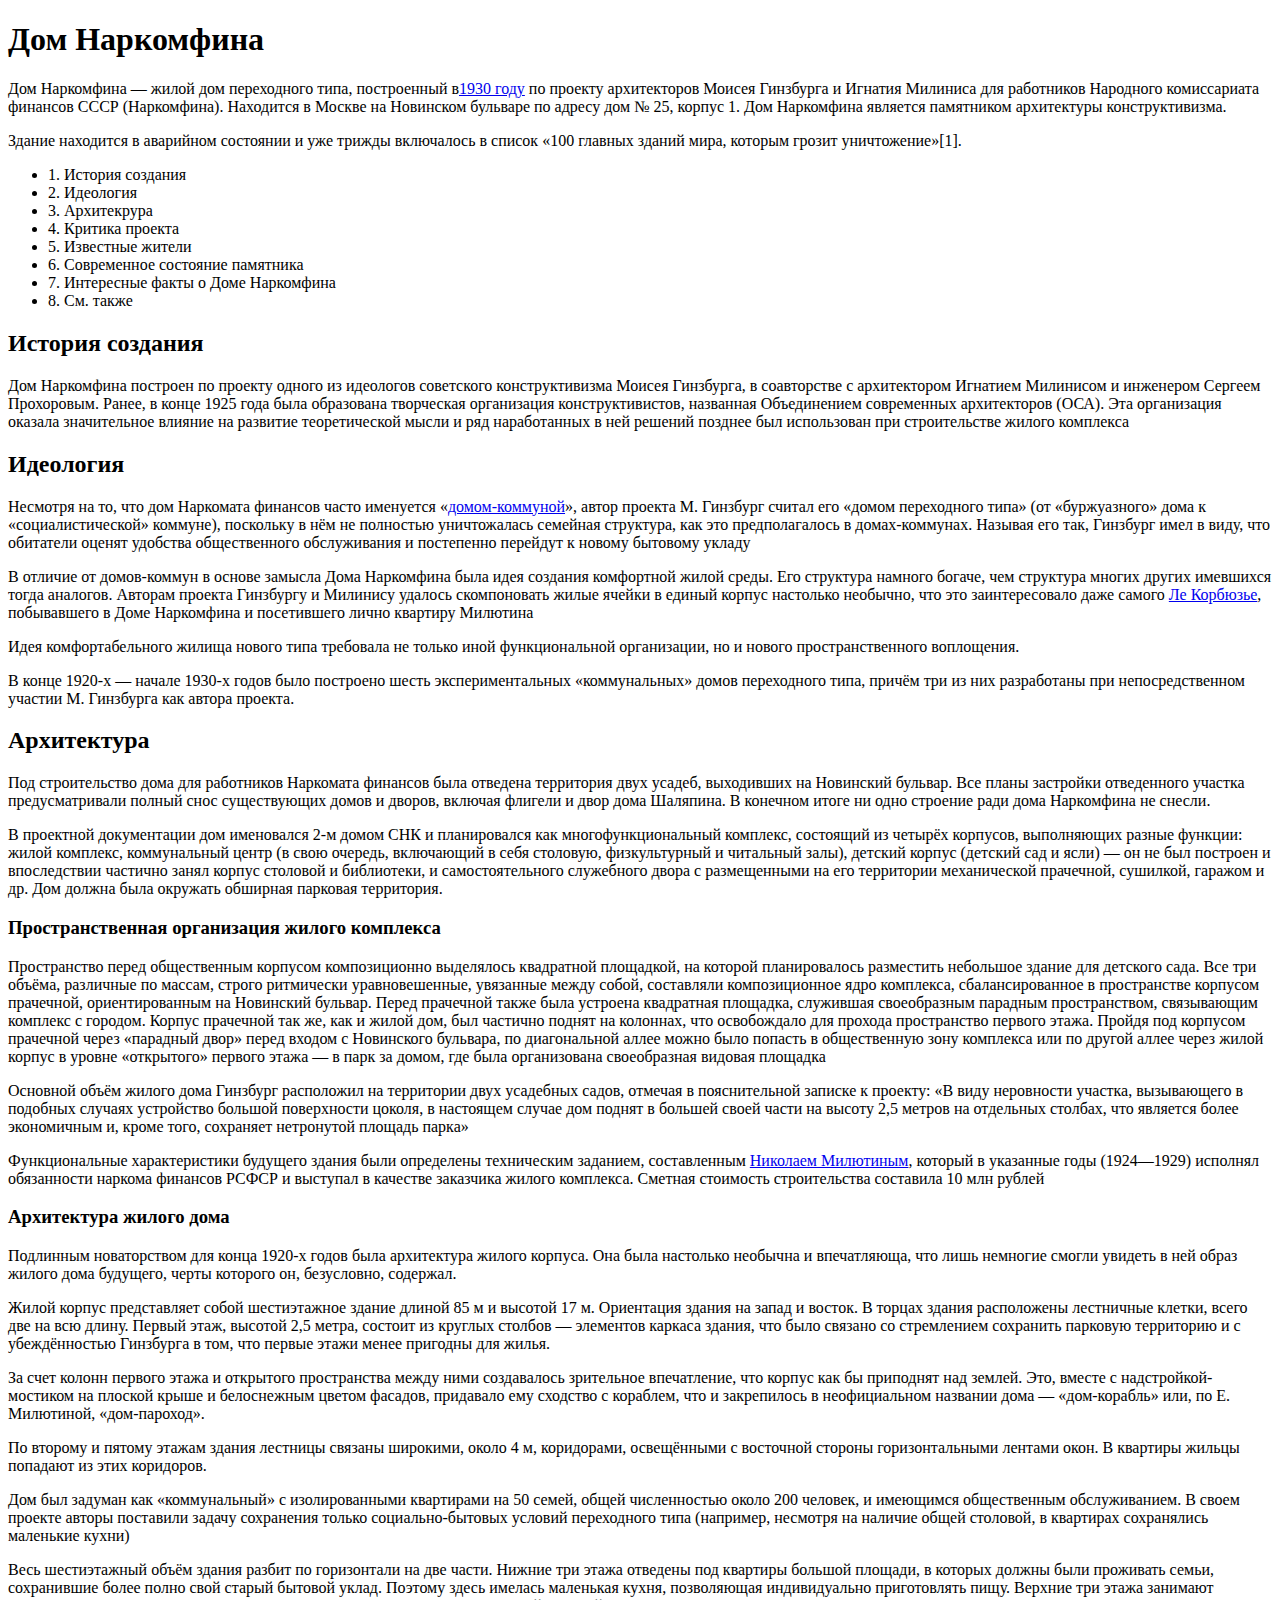
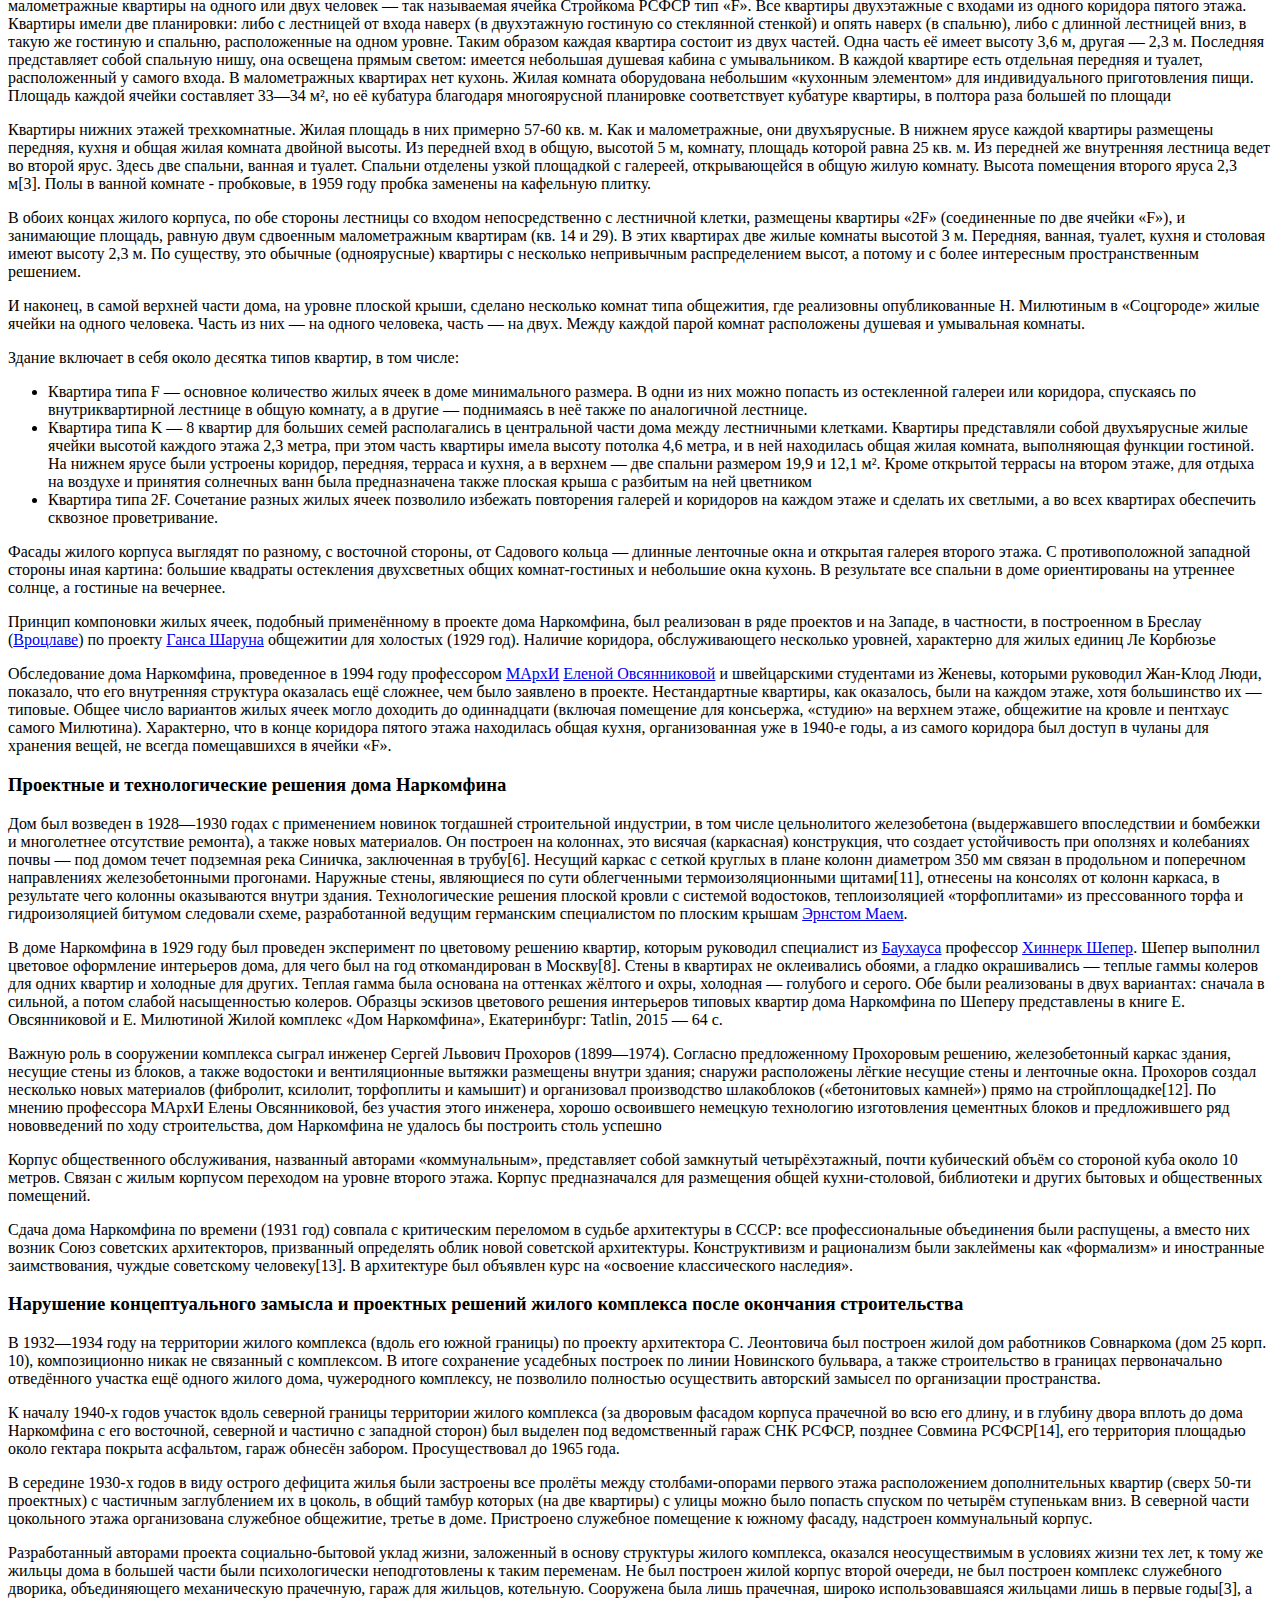
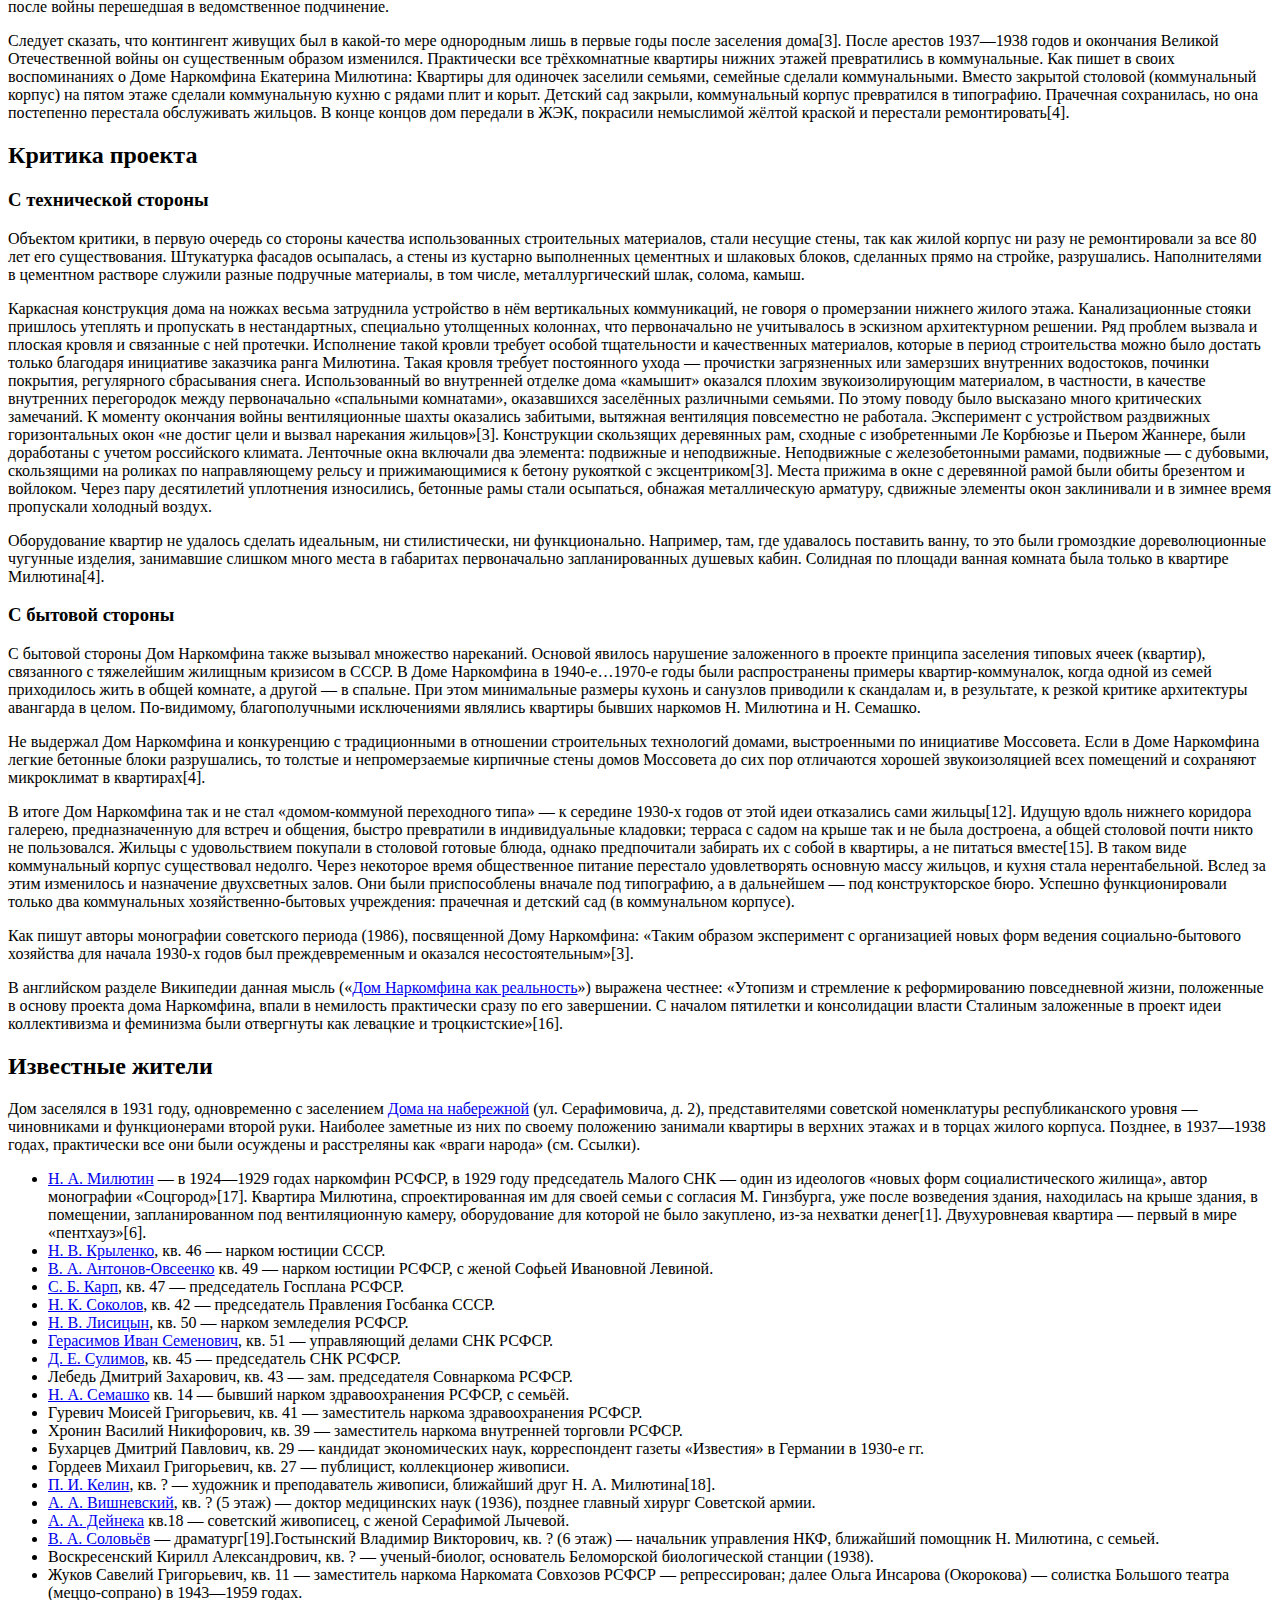
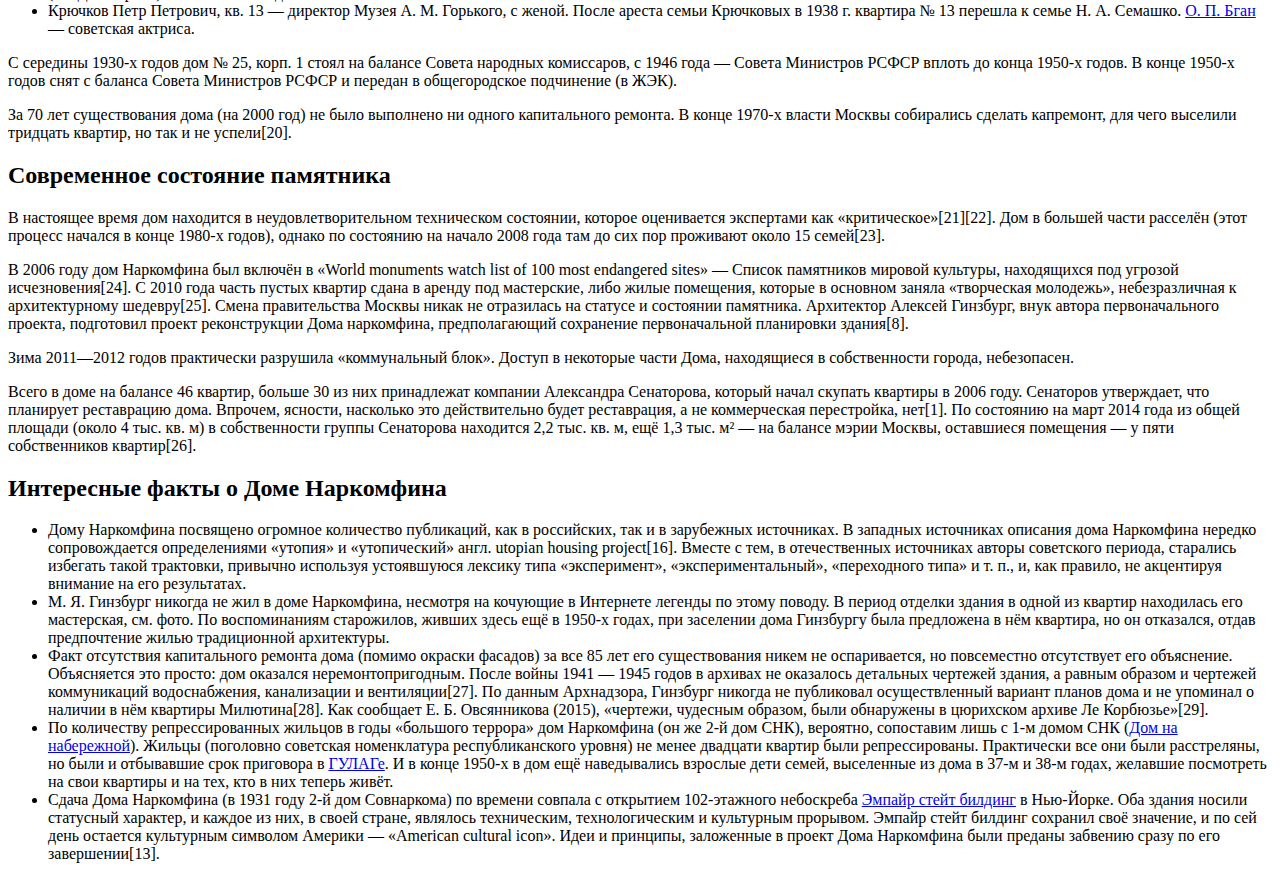
==== index.html @ 6dd2ca1f "добавлен новый проект" ====
<!DOCTYPE html>
<html>
  <head>
    <meta charset="utf-8">
    <title>Дом Наркомфина</title>
  </head>
  <body>
    <h1>Дом Наркомфина</h1>
    <p>Дом Наркомфина — жилой дом переходного типа, построенный в<a href="https://ru.wikipedia.org/wiki/1930_%D0%B3%D0%BE%D0%B4">1930 году</a> по проекту архитекторов Моисея Гинзбурга и Игнатия Милиниса для работников Народного комиссариата финансов СССР (Наркомфина). Находится в Москве на Новинском бульваре по адресу дом № 25, корпус 1. Дом Наркомфина является памятником архитектуры конструктивизма.</p>
    <p>Здание находится в аварийном состоянии и уже трижды включалось в список «100 главных зданий мира, которым грозит уничтожение»[1].</p>

    <ul>
      <li>1. История создания</li>
      <li>2. Идеология</li>
      <li>3. Архитекрура</li>
      <li>4. Критика проекта</li>
      <li>5. Известные жители</li>
      <li>6. Современное состояние памятника</li>
      <li>7. Интересные факты о Доме Наркомфина</li>
      <li>8. См. также</li>
    </ul>

    <h2>История создания</h2>
    <p>Дом Наркомфина построен по проекту одного из идеологов советского конструктивизма Моисея Гинзбурга, в соавторстве с архитектором Игнатием Милинисом и инженером Сергеем Прохоровым. Ранее, в конце 1925 года была образована творческая организация конструктивистов, названная Объединением современных архитекторов (ОСА). Эта организация оказала значительное влияние на развитие теоретической мысли и ряд наработанных в ней решений позднее был использован при строительстве жилого комплекса</p>

    <h2>Идеология</h2>
    <p>Несмотря на то, что дом Наркомата финансов часто именуется «<a href="https://ru.wikipedia.org/wiki/%D0%94%D0%BE%D0%BC-%D0%BA%D0%BE%D0%BC%D0%BC%D1%83%D0%BD%D0%B0">домом-коммуной</a>», автор проекта М. Гинзбург считал его «домом переходного типа» (от «буржуазного» дома к «социалистической» коммуне), поскольку в нём не полностью уничтожалась семейная структура, как это предполагалось в домах-коммунах. Называя его так, Гинзбург имел в виду, что обитатели оценят удобства общественного обслуживания и постепенно перейдут к новому бытовому укладу</p>
    <p>В отличие от домов-коммун в основе замысла Дома Наркомфина была идея создания комфортной жилой среды. Его структура намного богаче, чем структура многих других имевшихся тогда аналогов. Авторам проекта Гинзбургу и Милинису удалось скомпоновать жилые ячейки в единый корпус настолько необычно, что это заинтересовало даже самого <a href="https://ru.wikipedia.org/wiki/%D0%9B%D0%B5_%D0%9A%D0%BE%D1%80%D0%B1%D1%8E%D0%B7%D1%8C%D0%B5">Ле Корбюзье</a>, побывавшего в Доме Наркомфина и посетившего лично квартиру Милютина</p>
    <p>Идея комфортабельного жилища нового типа требовала не только иной функциональной организации, но и нового пространственного воплощения.</p>
    <p>В конце 1920-х — начале 1930-х годов было построено шесть экспериментальных «коммунальных» домов переходного типа, причём три из них разработаны при непосредственном участии М. Гинзбурга как автора проекта.</p>

    <h2>Архитектура</h2>
    <p>Под строительство дома для работников Наркомата финансов была отведена территория двух усадеб, выходивших на Новинский бульвар. Все планы застройки отведенного участка предусматривали полный снос существующих домов и дворов, включая флигели и двор дома Шаляпина. В конечном итоге ни одно строение ради дома Наркомфина не снесли.</p>
    <p>В проектной документации дом именовался 2-м домом СНК и планировался как многофункциональный комплекс, состоящий из четырёх корпусов, выполняющих разные функции: жилой комплекс, коммунальный центр (в свою очередь, включающий в себя столовую, физкультурный и читальный залы), детский корпус (детский сад и ясли) — он не был построен и впоследствии частично занял корпус столовой и библиотеки, и самостоятельного служебного двора с размещенными на его территории механической прачечной, сушилкой, гаражом и др. Дом должна была окружать обширная парковая территория.</p>

    <h3>Пространственная организация жилого комплекса</h3>
    <p>Пространство перед общественным корпусом композиционно выделялось квадратной площадкой, на которой планировалось разместить небольшое здание для детского сада. Все три объёма, различные по массам, строго ритмически уравновешенные, увязанные между собой, составляли композиционное ядро комплекса, сбалансированное в пространстве корпусом прачечной, ориентированным на Новинский бульвар. Перед прачечной также была устроена квадратная площадка, служившая своеобразным парадным пространством, связывающим комплекс с городом. Корпус прачечной так же, как и жилой дом, был частично поднят на колоннах, что освобождало для прохода пространство первого этажа. Пройдя под корпусом прачечной через «парадный двор» перед входом с Новинского бульвара, по диагональной аллее можно было попасть в общественную зону комплекса или по другой аллее через жилой корпус в уровне «открытого» первого этажа — в парк за домом, где была организована своеобразная видовая площадка</p>
    <p>Основной объём жилого дома Гинзбург расположил на территории двух усадебных садов, отмечая в пояснительной записке к проекту: «В виду неровности участка, вызывающего в подобных случаях устройство большой поверхности цоколя, в настоящем случае дом поднят в большей своей части на высоту 2,5 метров на отдельных столбах, что является более экономичным и, кроме того, сохраняет нетронутой площадь парка»</p>
    <p>Функциональные характеристики будущего здания были определены техническим заданием, составленным <a href="https://ru.wikipedia.org/wiki/%D0%9C%D0%B8%D0%BB%D1%8E%D1%82%D0%B8%D0%BD,_%D0%9D%D0%B8%D0%BA%D0%BE%D0%BB%D0%B0%D0%B9_%D0%90%D0%BB%D0%B5%D0%BA%D1%81%D0%B0%D0%BD%D0%B4%D1%80%D0%BE%D0%B2%D0%B8%D1%87">Николаем Милютиным</a>, который в указанные годы (1924—1929) исполнял обязанности наркома финансов РСФСР и выступал в качестве заказчика жилого комплекса. Сметная стоимость строительства составила 10 млн рублей</p>

    <h3>Архитектура жилого дома</h3>
    <p>Подлинным новаторством для конца 1920-х годов была архитектура жилого корпуса. Она была настолько необычна и впечатляюща, что лишь немногие смогли увидеть в ней образ жилого дома будущего, черты которого он, безусловно, содержал.</p>
    <p>Жилой корпус представляет собой шестиэтажное здание длиной 85 м и высотой 17 м. Ориентация здания на запад и восток. В торцах здания расположены лестничные клетки, всего две на всю длину. Первый этаж, высотой 2,5 метра, состоит из круглых столбов — элементов каркаса здания, что было связано со стремлением сохранить парковую территорию и с убеждённостью Гинзбурга в том, что первые этажи менее пригодны для жилья.</p>
    <p>За счет колонн первого этажа и открытого пространства между ними создавалось зрительное впечатление, что корпус как бы приподнят над землей. Это, вместе с надстройкой-мостиком на плоской крыше и белоснежным цветом фасадов, придавало ему сходство с кораблем, что и закрепилось в неофициальном названии дома — «дом-корабль» или, по Е. Милютиной, «дом-пароход».</p>
    <p>По второму и пятому этажам здания лестницы связаны широкими, около 4 м, коридорами, освещёнными с восточной стороны горизонтальными лентами окон. В квартиры жильцы попадают из этих коридоров.</p>
    <p>Дом был задуман как «коммунальный» с изолированными квартирами на 50 семей, общей численностью около 200 человек, и имеющимся общественным обслуживанием. В своем проекте авторы поставили задачу сохранения только социально-бытовых условий переходного типа (например, несмотря на наличие общей столовой, в квартирах сохранялись маленькие кухни)</p>
    <p>Весь шестиэтажный объём здания разбит по горизонтали на две части. Нижние три этажа отведены под квартиры большой площади, в которых должны были проживать семьи, сохранившие более полно свой старый бытовой уклад. Поэтому здесь имелась маленькая кухня, позволяющая индивидуально приготовлять пищу. Верхние три этажа занимают малометражные квартиры на одного или двух человек — так называемая ячейка Стройкома РСФСР тип «F». Все квартиры двухэтажные с входами из одного коридора пятого этажа. Квартиры имели две планировки: либо с лестницей от входа наверх (в двухэтажную гостиную со стеклянной стенкой) и опять наверх (в спальню), либо с длинной лестницей вниз, в такую же гостиную и спальню, расположенные на одном уровне. Таким образом каждая квартира состоит из двух частей. Одна часть её имеет высоту 3,6 м, другая — 2,3 м. Последняя представляет собой спальную нишу, она освещена прямым светом: имеется небольшая душевая кабина с умывальником. В каждой квартире есть отдельная передняя и туалет, расположенный у самого входа. В малометражных квартирах нет кухонь. Жилая комната оборудована небольшим «кухонным элементом» для индивидуального приготовления пищи. Площадь каждой ячейки составляет 33—34 м², но её кубатура благодаря многоярусной планировке соответствует кубатуре квартиры, в полтора раза большей по площади</p>
    <p>Квартиры нижних этажей трехкомнатные. Жилая площадь в них примерно 57-60 кв. м. Как и малометражные, они двухъярусные. В нижнем ярусе каждой квартиры размещены передняя, кухня и общая жилая комната двойной высоты. Из передней вход в общую, высотой 5 м, комнату, площадь которой равна 25 кв. м. Из передней же внутренняя лестница ведет во второй ярус. Здесь две спальни, ванная и туалет. Спальни отделены узкой площадкой с галереей, открывающейся в общую жилую комнату. Высота помещения второго яруса 2,3 м[3]. Полы в ванной комнате - пробковые, в 1959 году пробка заменены на кафельную плитку.</p>
    <p>В обоих концах жилого корпуса, по обе стороны лестницы со входом непосредственно с лестничной клетки, размещены квартиры «2F» (соединенные по две ячейки «F»), и занимающие площадь, равную двум сдвоенным малометражным квартирам (кв. 14 и 29). В этих квартирах две жилые комнаты высотой 3 м. Передняя, ванная, туалет, кухня и столовая имеют высоту 2,3 м. По существу, это обычные (одноярусные) квартиры с несколько непривычным распределением высот, а потому и с более интересным пространственным решением.</p>
    <p>И наконец, в самой верхней части дома, на уровне плоской крыши, сделано несколько комнат типа общежития, где реализовны опубликованные Н. Милютиным в «Соцгороде» жилые ячейки на одного человека. Часть из них — на одного человека, часть — на двух. Между каждой парой комнат расположены душевая и умывальная комнаты.</p>
    <p>Здание включает в себя около десятка типов квартир, в том числе:</p>

    <ul>
      <li>Квартира типа F — основное количество жилых ячеек в доме минимального размера. В одни из них можно попасть из остекленной галереи или коридора, спускаясь по внутриквартирной лестнице в общую комнату, а в другие — поднимаясь в неё также по аналогичной лестнице.</li>
      <li>Квартира типа K — 8 квартир для больших семей располагались в центральной части дома между лестничными клетками. Квартиры представляли собой двухъярусные жилые ячейки высотой каждого этажа 2,3 метра, при этом часть квартиры имела высоту потолка 4,6 метра, и в ней находилась общая жилая комната, выполняющая функции гостиной. На нижнем ярусе были устроены коридор, передняя, терраса и кухня, а в верхнем — две спальни размером 19,9 и 12,1 м². Кроме открытой террасы на втором этаже, для отдыха на воздухе и принятия солнечных ванн была предназначена также плоская крыша с разбитым на ней цветником</li>
      <li>Квартира типа 2F. Сочетание разных жилых ячеек позволило избежать повторения галерей и коридоров на каждом этаже и сделать их светлыми, а во всех квартирах обеспечить сквозное проветривание.</li>
    </ul>

    <p>Фасады жилого корпуса выглядят по разному, с восточной стороны, от Садового кольца — длинные ленточные окна и открытая галерея второго этажа. С противоположной западной стороны иная картина: большие квадраты остекления двухсветных общих комнат-гостиных и небольшие окна кухонь. В результате все спальни в доме ориентированы на утреннее солнце, а гостиные на вечернее.</p>
    <p>Принцип компоновки жилых ячеек, подобный применённому в проекте дома Наркомфина, был реализован в ряде проектов и на Западе, в частности, в построенном в Бреслау (<a href="https://ru.wikipedia.org/wiki/%D0%92%D1%80%D0%BE%D1%86%D0%BB%D0%B0%D0%B2">Вроцлаве</a>) по проекту <a href="https://ru.wikipedia.org/wiki/%D0%A8%D0%B0%D1%80%D1%83%D0%BD,_%D0%93%D0%B0%D0%BD%D1%81_%D0%91%D0%B5%D1%80%D0%BD%D1%85%D0%B0%D1%80%D0%B4">Ганса Шаруна</a> общежитии для холостых (1929 год). Наличие коридора, обслуживающего несколько уровней, характерно для жилых единиц Ле Корбюзье</p>
    <p>Обследование дома Наркомфина, проведенное в 1994 году профессором <a href="https://ru.wikipedia.org/wiki/%D0%9C%D0%BE%D1%81%D0%BA%D0%BE%D0%B2%D1%81%D0%BA%D0%B8%D0%B9_%D0%B0%D1%80%D1%85%D0%B8%D1%82%D0%B5%D0%BA%D1%82%D1%83%D1%80%D0%BD%D1%8B%D0%B9_%D0%B8%D0%BD%D1%81%D1%82%D0%B8%D1%82%D1%83%D1%82_(%D0%B3%D0%BE%D1%81%D1%83%D0%B4%D0%B0%D1%80%D1%81%D1%82%D0%B2%D0%B5%D0%BD%D0%BD%D0%B0%D1%8F_%D0%B0%D0%BA%D0%B0%D0%B4%D0%B5%D0%BC%D0%B8%D1%8F)">МАрхИ</a> <a href="https://ru.wikipedia.org/wiki/%D0%9E%D0%B2%D1%81%D1%8F%D0%BD%D0%BD%D0%B8%D0%BA%D0%BE%D0%B2%D0%B0,_%D0%95%D0%BB%D0%B5%D0%BD%D0%B0_%D0%91%D0%BE%D1%80%D0%B8%D1%81%D0%BE%D0%B2%D0%BD%D0%B0">Еленой Овсянниковой</a> и швейцарскими студентами из Женевы, которыми руководил Жан-Клод Люди, показало, что его внутренняя структура оказалась ещё сложнее, чем было заявлено в проекте. Нестандартные квартиры, как оказалось, были на каждом этаже, хотя большинство их — типовые. Общее число вариантов жилых ячеек могло доходить до одиннадцати (включая помещение для консьержа, «студию» на верхнем этаже, общежитие на кровле и пентхаус самого Милютина). Характерно, что в конце коридора пятого этажа находилась общая кухня, организованная уже в 1940-е годы, а из самого коридора был доступ в чуланы для хранения вещей, не всегда помещавшихся в ячейки «F».</p>

    <h3>Проектные и технологические решения дома Наркомфина</h3>
    <p>Дом был возведен в 1928—1930 годах с применением новинок тогдашней строительной индустрии, в том числе цельнолитого железобетона (выдержавшего впоследствии и бомбежки и многолетнее отсутствие ремонта), а также новых материалов. Он построен на колоннах, это висячая (каркасная) конструкция, что создает устойчивость при оползнях и колебаниях почвы — под домом течет подземная река Синичка, заключенная в трубу[6]. Несущий каркас с сеткой круглых в плане колонн диаметром 350 мм связан в продольном и поперечном направлениях железобетонными прогонами. Наружные стены, являющиеся по сути облегченными термоизоляционными щитами[11], отнесены на консолях от колонн каркаса, в результате чего колонны оказываются внутри здания. Технологические решения плоской кровли с системой водостоков, теплоизоляцией «торфоплитами» из прессованного торфа и гидроизоляцией битумом следовали схеме, разработанной ведущим германским специалистом по плоским крышам <a href="https://ru.wikipedia.org/wiki/%D0%9C%D0%B0%D0%B9,_%D0%AD%D1%80%D0%BD%D1%81%D1%82">Эрнстом Маем</a>.</p>
    <p>В доме Наркомфина в 1929 году был проведен эксперимент по цветовому решению квартир, которым руководил специалист из <a href="https://ru.wikipedia.org/wiki/%D0%91%D0%B0%D1%83%D1%85%D0%B0%D1%83%D1%81">Баухауса</a> профессор <a href="https://de.wikipedia.org/wiki/Hinnerk_Scheper">Хиннерк Шепер</a>. Шепер выполнил цветовое оформление интерьеров дома, для чего был на год откомандирован в Москву[8]. Стены в квартирах не оклеивались обоями, а гладко окрашивались — теплые гаммы колеров для одних квартир и холодные для других. Теплая гамма была основана на оттенках жёлтого и охры, холодная — голубого и серого. Обе были реализованы в двух вариантах: сначала в сильной, а потом слабой насыщенностью колеров. Образцы эскизов цветового решения интерьеров типовых квартир дома Наркомфина по Шеперу представлены в книге Е. Овсянниковой и Е. Милютиной Жилой комплекс «Дом Наркомфина», Екатеринбург: Tatlin, 2015 — 64 с.</p>
    <p>Важную роль в сооружении комплекса сыграл инженер Сергей Львович Прохоров (1899—1974). Согласно предложенному Прохоровым решению, железобетонный каркас здания, несущие стены из блоков, а также водостоки и вентиляционные вытяжки размещены внутри здания; снаружи расположены лёгкие несущие стены и ленточные окна. Прохоров создал несколько новых материалов (фибролит, ксилолит, торфоплиты и камышит) и организовал производство шлакоблоков («бетонитовых камней») прямо на стройплощадке[12]. По мнению профессора МАрхИ Елены Овсянниковой, без участия этого инженера, хорошо освоившего немецкую технологию изготовления цементных блоков и предложившего ряд нововведений по ходу строительства, дом Наркомфина не удалось бы построить столь успешно</p>
    <p>Корпус общественного обслуживания, названный авторами «коммунальным», представляет собой замкнутый четырёхэтажный, почти кубический объём со стороной куба около 10 метров. Связан с жилым корпусом переходом на уровне второго этажа. Корпус предназначался для размещения общей кухни-столовой, библиотеки и других бытовых и общественных помещений.</p>
    <p>Сдача дома Наркомфина по времени (1931 год) совпала с критическим переломом в судьбе архитектуры в СССР: все профессиональные объединения были распущены, а вместо них возник Союз советских архитекторов, призванный определять облик новой советской архитектуры. Конструктивизм и рационализм были заклеймены как «формализм» и иностранные заимствования, чуждые советскому человеку[13]. В архитектуре был объявлен курс на «освоение классического наследия».</p>

    <h3>Нарушение концептуального замысла и проектных решений жилого комплекса после окончания строительства</h3>
    <p>В 1932—1934 году на территории жилого комплекса (вдоль его южной границы) по проекту архитектора С. Леонтовича был построен жилой дом работников Совнаркома (дом 25 корп. 10), композиционно никак не связанный с комплексом. В итоге сохранение усадебных построек по линии Новинского бульвара, а также строительство в границах первоначально отведённого участка ещё одного жилого дома, чужеродного комплексу, не позволило полностью осуществить авторский замысел по организации пространства.</p>
    <p>К началу 1940-х годов участок вдоль северной границы территории жилого комплекса (за дворовым фасадом корпуса прачечной во всю его длину, и в глубину двора вплоть до дома Наркомфина с его восточной, северной и частично с западной сторон) был выделен под ведомственный гараж СНК РСФСР, позднее Совмина РСФСР[14], его территория площадью около гектара покрыта асфальтом, гараж обнесён забором. Просуществовал до 1965 года.</p>
    <p>В середине 1930-х годов в виду острого дефицита жилья были застроены все пролёты между столбами-опорами первого этажа расположением дополнительных квартир (сверх 50-ти проектных) с частичным заглублением их в цоколь, в общий тамбур которых (на две квартиры) с улицы можно было попасть спуском по четырём ступенькам вниз. В северной части цокольного этажа организована служебное общежитие, третье в доме. Пристроено служебное помещение к южному фасаду, надстроен коммунальный корпус.</p>
    <p>Разработанный авторами проекта социально-бытовой уклад жизни, заложенный в основу структуры жилого комплекса, оказался неосуществимым в условиях жизни тех лет, к тому же жильцы дома в большей части были психологически неподготовлены к таким переменам. Не был построен жилой корпус второй очереди, не был построен комплекс служебного дворика, объединяющего механическую прачечную, гараж для жильцов, котельную. Сооружена была лишь прачечная, широко использовавшаяся жильцами лишь в первые годы[3], а после войны перешедшая в ведомственное подчинение.</p>
    <p>Следует сказать, что контингент живущих был в какой-то мере однородным лишь в первые годы после заселения дома[3]. После арестов 1937—1938 годов и окончания Великой Отечественной войны он существенным образом изменился. Практически все трёхкомнатные квартиры нижних этажей превратились в коммунальные. Как пишет в своих воспоминаниях о Доме Наркомфина Екатерина Милютина: Квартиры для одиночек заселили семьями, семейные сделали коммунальными. Вместо закрытой столовой (коммунальный корпус) на пятом этаже сделали коммунальную кухню с рядами плит и корыт. Детский сад закрыли, коммунальный корпус превратился в типографию. Прачечная сохранилась, но она постепенно перестала обслуживать жильцов. В конце концов дом передали в ЖЭК, покрасили немыслимой жёлтой краской и перестали ремонтировать[4].</p>

    <h2>Критика проекта</h2>
    <h3>С технической стороны</h3>
    <p>Объектом критики, в первую очередь со стороны качества использованных строительных материалов, стали несущие стены, так как жилой корпус ни разу не ремонтировали за все 80 лет его существования. Штукатурка фасадов осыпалась, а стены из кустарно выполненных цементных и шлаковых блоков, сделанных прямо на стройке, разрушались. Наполнителями в цементном растворе служили разные подручные материалы, в том числе, металлургический шлак, солома, камыш.</p>
    <p>Каркасная конструкция дома на ножках весьма затруднила устройство в нём вертикальных коммуникаций, не говоря о промерзании нижнего жилого этажа. Канализационные стояки пришлось утеплять и пропускать в нестандартных, специально утолщенных колоннах, что первоначально не учитывалось в эскизном архитектурном решении. Ряд проблем вызвала и плоская кровля и связанные с ней протечки. Исполнение такой кровли требует особой тщательности и качественных материалов, которые в период строительства можно было достать только благодаря инициативе заказчика ранга Милютина. Такая кровля требует постоянного ухода — прочистки загрязненных или замерзших внутренних водостоков, починки покрытия, регулярного сбрасывания снега. Использованный во внутренней отделке дома «камышит» оказался плохим звукоизолирующим материалом, в частности, в качестве внутренних перегородок между первоначально «спальными комнатами», оказавшихся заселённых различными семьями. По этому поводу было высказано много критических замечаний. К моменту окончания войны вентиляционные шахты оказались забитыми, вытяжная вентиляция повсеместно не работала. Эксперимент с устройством раздвижных горизонтальных окон «не достиг цели и вызвал нарекания жильцов»[3]. Конструкции скользящих деревянных рам, сходные с изобретенными Ле Корбюзье и Пьером Жаннере, были доработаны с учетом российского климата. Ленточные окна включали два элемента: подвижные и неподвижные. Неподвижные с железобетонными рамами, подвижные — с дубовыми, скользящими на роликах по направляющему рельсу и прижимающимися к бетону рукояткой с эксцентриком[3]. Места прижима в окне с деревянной рамой были обиты брезентом и войлоком. Через пару десятилетий уплотнения износились, бетонные рамы стали осыпаться, обнажая металлическую арматуру, сдвижные элементы окон заклинивали и в зимнее время пропускали холодный воздух.</p>
    <p>Оборудование квартир не удалось сделать идеальным, ни стилистически, ни функционально. Например, там, где удавалось поставить ванну, то это были громоздкие дореволюционные чугунные изделия, занимавшие слишком много места в габаритах первоначально запланированных душевых кабин. Солидная по площади ванная комната была только в квартире Милютина[4].</p>

    <h3>С бытовой стороны</h3>
    <p>С бытовой стороны Дом Наркомфина также вызывал множество нареканий. Основой явилось нарушение заложенного в проекте принципа заселения типовых ячеек (квартир), связанного с тяжелейшим жилищным кризисом в СССР. В Доме Наркомфина в 1940-е…1970-е годы были распространены примеры квартир-коммуналок, когда одной из семей приходилось жить в общей комнате, а другой — в спальне. При этом минимальные размеры кухонь и санузлов приводили к скандалам и, в результате, к резкой критике архитектуры авангарда в целом. По-видимому, благополучными исключениями являлись квартиры бывших наркомов Н. Милютина и Н. Семашко.</p>
    <p>Не выдержал Дом Наркомфина и конкуренцию с традиционными в отношении строительных технологий домами, выстроенными по инициативе Моссовета. Если в Доме Наркомфина легкие бетонные блоки разрушались, то толстые и непромерзаемые кирпичные стены домов Моссовета до сих пор отличаются хорошей звукоизоляцией всех помещений и сохраняют микроклимат в квартирах[4].</p>
    <p>В итоге Дом Наркомфина так и не стал «домом-коммуной переходного типа» — к середине 1930-х годов от этой идеи отказались сами жильцы[12]. Идущую вдоль нижнего коридора галерею, предназначенную для встреч и общения, быстро превратили в индивидуальные кладовки; терраса с садом на крыше так и не была достроена, а общей столовой почти никто не пользовался. Жильцы с удовольствием покупали в столовой готовые блюда, однако предпочитали забирать их с собой в квартиры, а не питаться вместе[15]. В таком виде коммунальный корпус существовал недолго. Через некоторое время общественное питание перестало удовлетворять основную массу жильцов, и кухня стала нерентабельной. Вслед за этим изменилось и назначение двухсветных залов. Они были приспособлены вначале под типографию, а в дальнейшем — под конструкторское бюро. Успешно функционировали только два коммунальных хозяйственно-бытовых учреждения: прачечная и детский сад (в коммунальном корпусе).</p>
    <p>Как пишут авторы монографии советского периода (1986), посвященной Дому Наркомфина: «Таким образом эксперимент с организацией новых форм ведения социально-бытового хозяйства для начала 1930-х годов был преждевременным и оказался несостоятельным»[3].</p>
    <p>В английском разделе Википедии данная мысль («<a href="https://en.wikipedia.org/wiki/Narkomfin_building#The_Narkomfin_building_as_reality">Дом Наркомфина как реальность</a>») выражена честнее: «Утопизм и стремление к реформированию повседневной жизни, положенные в основу проекта дома Наркомфина, впали в немилость практически сразу по его завершении. С началом пятилетки и консолидации власти Сталиным заложенные в проект идеи коллективизма и феминизма были отвергнуты как левацкие и троцкистские»[16].</p>

    <h2>Известные жители</h2>
    <p>Дом заселялся в 1931 году, одновременно с заселением <a href="https://ru.wikipedia.org/wiki/%D0%94%D0%BE%D0%BC_%D0%BD%D0%B0_%D0%BD%D0%B0%D0%B1%D0%B5%D1%80%D0%B5%D0%B6%D0%BD%D0%BE%D0%B9">Дома на набережной</a> (ул. Серафимовича, д. 2), представителями советской номенклатуры республиканского уровня — чиновниками и функционерами второй руки. Наиболее заметные из них по своему положению занимали квартиры в верхних этажах и в торцах жилого корпуса. Позднее, в 1937—1938 годах, практически все они были осуждены и расстреляны как «враги народа» (см. Ссылки).</p>

    <ul>
      <li><a href="https://ru.wikipedia.org/wiki/%D0%9C%D0%B8%D0%BB%D1%8E%D1%82%D0%B8%D0%BD,_%D0%9D%D0%B8%D0%BA%D0%BE%D0%BB%D0%B0%D0%B9_%D0%90%D0%BB%D0%B5%D0%BA%D1%81%D0%B0%D0%BD%D0%B4%D1%80%D0%BE%D0%B2%D0%B8%D1%87">Н. А. Милютин</a> — в 1924—1929 годах наркомфин РСФСР, в 1929 году председатель Малого СНК — один из идеологов «новых форм социалистического жилища», автор монографии «Соцгород»[17]. Квартира Милютина, спроектированная им для своей семьи с согласия М. Гинзбурга, уже после возведения здания, находилась на крыше здания, в помещении, запланированном под вентиляционную камеру, оборудование для которой не было закуплено, из-за нехватки денег[1]. Двухуровневая квартира — первый в мире «пентхауз»[6].</li>
      <li><a href="https://ru.wikipedia.org/wiki/%D0%9A%D1%80%D1%8B%D0%BB%D0%B5%D0%BD%D0%BA%D0%BE,_%D0%9D%D0%B8%D0%BA%D0%BE%D0%BB%D0%B0%D0%B9_%D0%92%D0%B0%D1%81%D0%B8%D0%BB%D1%8C%D0%B5%D0%B2%D0%B8%D1%87">Н. В. Крыленко</a>, кв. 46 — нарком юстиции СССР.</li>
      <li><a href="https://ru.wikipedia.org/wiki/%D0%90%D0%BD%D1%82%D0%BE%D0%BD%D0%BE%D0%B2-%D0%9E%D0%B2%D1%81%D0%B5%D0%B5%D0%BD%D0%BA%D0%BE,_%D0%92%D0%BB%D0%B0%D0%B4%D0%B8%D0%BC%D0%B8%D1%80_%D0%90%D0%BB%D0%B5%D0%BA%D1%81%D0%B0%D0%BD%D0%B4%D1%80%D0%BE%D0%B2%D0%B8%D1%87">В. А. Антонов-Овсеенко</a> кв. 49 — нарком юстиции РСФСР, с женой Софьей Ивановной Левиной.</li>
      <li><a href="https://ru.wikipedia.org/wiki/%D0%9A%D0%B0%D1%80%D0%BF,_%D0%A1%D0%B5%D1%80%D0%B3%D0%B5%D0%B9_%D0%91%D0%B5%D0%BD%D0%B5%D0%B4%D0%B8%D0%BA%D1%82%D0%BE%D0%B2%D0%B8%D1%87">С. Б. Карп</a>, кв. 47 — председатель Госплана РСФСР.</li>
      <li><a href="https://ru.wikipedia.org/wiki/%D0%A1%D0%BE%D0%BA%D0%BE%D0%BB%D0%BE%D0%B2,_%D0%9D%D0%B8%D0%BA%D0%BE%D0%BB%D0%B0%D0%B9_%D0%9A%D0%BE%D0%BD%D1%81%D1%82%D0%B0%D0%BD%D1%82%D0%B8%D0%BD%D0%BE%D0%B2%D0%B8%D1%87">Н. К. Соколов</a>, кв. 42 — председатель Правления Госбанка СССР.</li>
      <li><a href="https://ru.wikipedia.org/wiki/%D0%9B%D0%B8%D1%81%D0%B8%D1%86%D1%8B%D0%BD_%D0%9D%D0%B8%D0%BA%D0%BE%D0%BB%D0%B0%D0%B9_%D0%92%D0%B0%D1%81%D0%B8%D0%BB%D1%8C%D0%B5%D0%B2%D0%B8%D1%87">Н. В. Лисицын</a>, кв. 50 — нарком земледелия РСФСР.</li>
      <li><a href="https://ru.wikipedia.org/wiki/%D0%A1%D1%83%D0%BB%D0%B8%D0%BC%D0%BE%D0%B2,_%D0%94%D0%B0%D0%BD%D0%B8%D0%B8%D0%BB_%D0%95%D0%B3%D0%BE%D1%80%D0%BE%D0%B2%D0%B8%D1%87">Герасимов Иван Семенович</a>, кв. 51 — управляющий делами СНК РСФСР.</li>
      <li><a href="https://ru.wikipedia.org/wiki/%D0%A1%D1%83%D0%BB%D0%B8%D0%BC%D0%BE%D0%B2,_%D0%94%D0%B0%D0%BD%D0%B8%D0%B8%D0%BB_%D0%95%D0%B3%D0%BE%D1%80%D0%BE%D0%B2%D0%B8%D1%87">Д. Е. Сулимов</a>, кв. 45 — председатель СНК РСФСР.</li>
      <li>Лебедь Дмитрий Захарович, кв. 43 — зам. председателя Совнаркома РСФСР.</li>
      <li><a href="https://ru.wikipedia.org/wiki/%D0%A1%D0%B5%D0%BC%D0%B0%D1%88%D0%BA%D0%BE,_%D0%9D%D0%B8%D0%BA%D0%BE%D0%BB%D0%B0%D0%B9_%D0%90%D0%BB%D0%B5%D0%BA%D1%81%D0%B0%D0%BD%D0%B4%D1%80%D0%BE%D0%B2%D0%B8%D1%87">Н. А. Семашко</a> кв. 14 — бывший нарком здравоохранения РСФСР, с семьёй.</li>
      <li>Гуревич Моисей Григорьевич, кв. 41 — заместитель наркома здравоохранения РСФСР.</li>
      <li>Хронин Василий Никифорович, кв. 39 — заместитель наркома внутренней торговли РСФСР.</li>
      <li>Бухарцев Дмитрий Павлович, кв. 29 — кандидат экономических наук, корреспондент газеты «Известия» в Германии в 1930-е гг.</li>
      <li>Гордеев Михаил Григорьевич, кв. 27 — публицист, коллекционер живописи.</li>
      <li><a href="https://ru.wikipedia.org/wiki/%D0%9A%D0%B5%D0%BB%D0%B8%D0%BD,_%D0%9F%D0%B5%D1%82%D1%80_%D0%98%D0%B2%D0%B0%D0%BD%D0%BE%D0%B2%D0%B8%D1%87">П. И. Келин</a>, кв. ? — художник и преподаватель живописи, ближайший друг Н. А. Милютина[18].</li>
      <li><a href="https://ru.wikipedia.org/wiki/%D0%92%D0%B8%D1%88%D0%BD%D0%B5%D0%B2%D1%81%D0%BA%D0%B8%D0%B9,_%D0%90%D0%BB%D0%B5%D0%BA%D1%81%D0%B0%D0%BD%D0%B4%D1%80_%D0%90%D0%BB%D0%B5%D0%BA%D1%81%D0%B0%D0%BD%D0%B4%D1%80%D0%BE%D0%B2%D0%B8%D1%87_(%D1%81%D1%82%D0%B0%D1%80%D1%88%D0%B8%D0%B9)">А. А. Вишневский</a>, кв. ? (5 этаж) — доктор медицинских наук (1936), позднее главный хирург Советской армии.</li>
      <li><a href="https://ru.wikipedia.org/wiki/%D0%94%D0%B5%D0%B9%D0%BD%D0%B5%D0%BA%D0%B0,_%D0%90%D0%BB%D0%B5%D0%BA%D1%81%D0%B0%D0%BD%D0%B4%D1%80_%D0%90%D0%BB%D0%B5%D0%BA%D1%81%D0%B0%D0%BD%D0%B4%D1%80%D0%BE%D0%B2%D0%B8%D1%87">А. А. Дейнека</a> кв.18 — советский живописец, с женой Серафимой Лычевой.</li>
      <li><a href="https://ru.wikipedia.org/wiki/%D0%A1%D0%BE%D0%BB%D0%BE%D0%B2%D1%8C%D1%91%D0%B2,_%D0%92%D0%BB%D0%B0%D0%B4%D0%B8%D0%BC%D0%B8%D1%80_%D0%90%D0%BB%D0%B5%D0%BA%D1%81%D0%B0%D0%BD%D0%B4%D1%80%D0%BE%D0%B2%D0%B8%D1%87_(%D0%B4%D1%80%D0%B0%D0%BC%D0%B0%D1%82%D1%83%D1%80%D0%B3)">В. А. Соловьёв</a> — драматург[19].Гостынский Владимир Викторович, кв. ? (6 этаж) — начальник управления НКФ, ближайший помощник Н. Милютина, с семьей.</li>
      <li>Воскресенский Кирилл Александрович, кв. ? — ученый-биолог, основатель Беломорской биологической станции (1938).</li>
      <li>Жуков Савелий Григорьевич, кв. 11 — заместитель наркома Наркомата Совхозов РСФСР — репрессирован; далее
      Ольга Инсарова (Окорокова) — солистка Большого театра (меццо-сопрано) в 1943—1959 годах.</li>
      <li>Крючков Петр Петрович, кв. 13 — директор Музея А. М. Горького, с женой. После ареста семьи Крючковых в 1938 г. квартира № 13 перешла к семье Н. А. Семашко.
      <a href="https://ru.wikipedia.org/wiki/%D0%91%D0%B3%D0%B0%D0%BD,_%D0%9E%D0%BB%D1%8C%D0%B3%D0%B0_%D0%9F%D0%B0%D0%B2%D0%BB%D0%BE%D0%B2%D0%BD%D0%B0">О. П. Бган</a> — советская актриса.</li>
    </ul>

    <p>С середины 1930-х годов дом № 25, корп. 1 стоял на балансе Совета народных комиссаров, с 1946 года — Совета Министров РСФСР вплоть до конца 1950-х годов. В конце 1950-х годов снят с баланса Совета Министров РСФСР и передан в общегородское подчинение (в ЖЭК).</p>
    <p>За 70 лет существования дома (на 2000 год) не было выполнено ни одного капитального ремонта. В конце 1970-х власти Москвы собирались сделать капремонт, для чего выселили тридцать квартир, но так и не успели[20].</p>

    <h2>Современное состояние памятника</h2>
    <p>В настоящее время дом находится в неудовлетворительном техническом состоянии, которое оценивается экспертами как «критическое»[21][22]. Дом в большей части расселён (этот процесс начался в конце 1980-х годов), однако по состоянию на начало 2008 года там до сих пор проживают около 15 семей[23].</p>
    <p>В 2006 году дом Наркомфина был включён в «World monuments watch list of 100 most endangered sites» — Список памятников мировой культуры, находящихся под угрозой исчезновения[24]. С 2010 года часть пустых квартир сдана в аренду под мастерские, либо жилые помещения, которые в основном заняла «творческая молодежь», небезразличная к архитектурному шедевру[25]. Смена правительства Москвы никак не отразилась на статусе и состоянии памятника. Архитектор Алексей Гинзбург, внук автора первоначального проекта, подготовил проект реконструкции Дома наркомфина, предполагающий сохранение первоначальной планировки здания[8].</p>
    <p>Зима 2011—2012 годов практически разрушила «коммунальный блок». Доступ в некоторые части Дома, находящиеся в собственности города, небезопасен.</p>
    <p>Всего в доме на балансе 46 квартир, больше 30 из них принадлежат компании Александра Сенаторова, который начал скупать квартиры в 2006 году. Сенаторов утверждает, что планирует реставрацию дома. Впрочем, ясности, насколько это действительно будет реставрация, а не коммерческая перестройка, нет[1]. По состоянию на март 2014 года из общей площади (около 4 тыс. кв. м) в собственности группы Сенаторова находится 2,2 тыс. кв. м, ещё 1,3 тыс. м² — на балансе мэрии Москвы, оставшиеся помещения — у пяти собственников квартир[26].</p>

    <h2>Интересные факты о Доме Наркомфина</h2>
    <ul>
      <li>Дому Наркомфина посвящено огромное количество публикаций, как в российских, так и в зарубежных источниках. В западных источниках описания дома Наркомфина нередко сопровождается определениями «утопия» и «утопический» англ. utopian housing project[16]. Вместе с тем, в отечественных источниках авторы советского периода, старались избегать такой трактовки, привычно используя устоявшуюся лексику типа «эксперимент», «экспериментальный», «переходного типа» и т. п., и, как правило, не акцентируя внимание на его результатах.</li>
      <li>М. Я. Гинзбург никогда не жил в доме Наркомфина, несмотря на кочующие в Интернете легенды по этому поводу. В период отделки здания в одной из квартир находилась его мастерская, см. фото. По воспоминаниям старожилов, живших здесь ещё в 1950-х годах, при заселении дома Гинзбургу была предложена в нём квартира, но он отказался, отдав предпочтение жилью традиционной архитектуры.</li>
      <li>Факт отсутствия капитального ремонта дома (помимо окраски фасадов) за все 85 лет его существования никем не оспаривается, но повсеместно отсутствует его объяснение. Объясняется это просто: дом оказался неремонтопригодным. После войны 1941 — 1945 годов в архивах не оказалось детальных чертежей здания, а равным образом и чертежей коммуникаций водоснабжения, канализации и вентиляции[27]. По данным Архнадзора, Гинзбург никогда не публиковал осуществленный вариант планов дома и не упоминал о наличии в нём квартиры Милютина[28]. Как сообщает Е. Б. Овсянникова (2015), «чертежи, чудесным образом, были обнаружены в цюрихском архиве Ле Корбюзье»[29].</li>
      <li>По количеству репрессированных жильцов в годы «большого террора» дом Наркомфина (он же 2-й дом СНК), вероятно, сопоставим лишь с 1-м домом СНК (<a href="https://ru.wikipedia.org/wiki/%D0%94%D0%BE%D0%BC_%D0%BD%D0%B0_%D0%BD%D0%B0%D0%B1%D0%B5%D1%80%D0%B5%D0%B6%D0%BD%D0%BE%D0%B9">Дом на набережной</a>). Жильцы (поголовно советская номенклатура республиканского уровня) не менее двадцати квартир были репрессированы. Практически все они были расстреляны, но были и отбывавшие срок приговора в <a href="https://ru.wikipedia.org/wiki/%D0%93%D0%A3%D0%9B%D0%90%D0%93">ГУЛАГе</a>. И в конце 1950-х в дом ещё наведывались взрослые дети семей, выселенные из дома в 37-м и 38-м годах, желавшие посмотреть на свои квартиры и на тех, кто в них теперь живёт.</li>
      <li>Сдача Дома Наркомфина (в 1931 году 2-й дом Совнаркома) по времени совпала с открытием 102-этажного небоскреба <a href="https://ru.wikipedia.org/wiki/%D0%AD%D0%BC%D0%BF%D0%B0%D0%B9%D1%80-%D1%81%D1%82%D0%B5%D0%B9%D1%82-%D0%B1%D0%B8%D0%BB%D0%B4%D0%B8%D0%BD%D0%B3">Эмпайр стейт билдинг</a> в Нью-Йорке. Оба здания носили статусный характер, и каждое из них, в своей стране, являлось техническим, технологическим и культурным прорывом. Эмпайр стейт билдинг сохранил своё значение, и по сей день остается культурным символом Америки — «American cultural icon». Идеи и принципы, заложенные в проект Дома Наркомфина были преданы забвению сразу по его завершении[13].</li>
    </ul>

  </body>
</html>
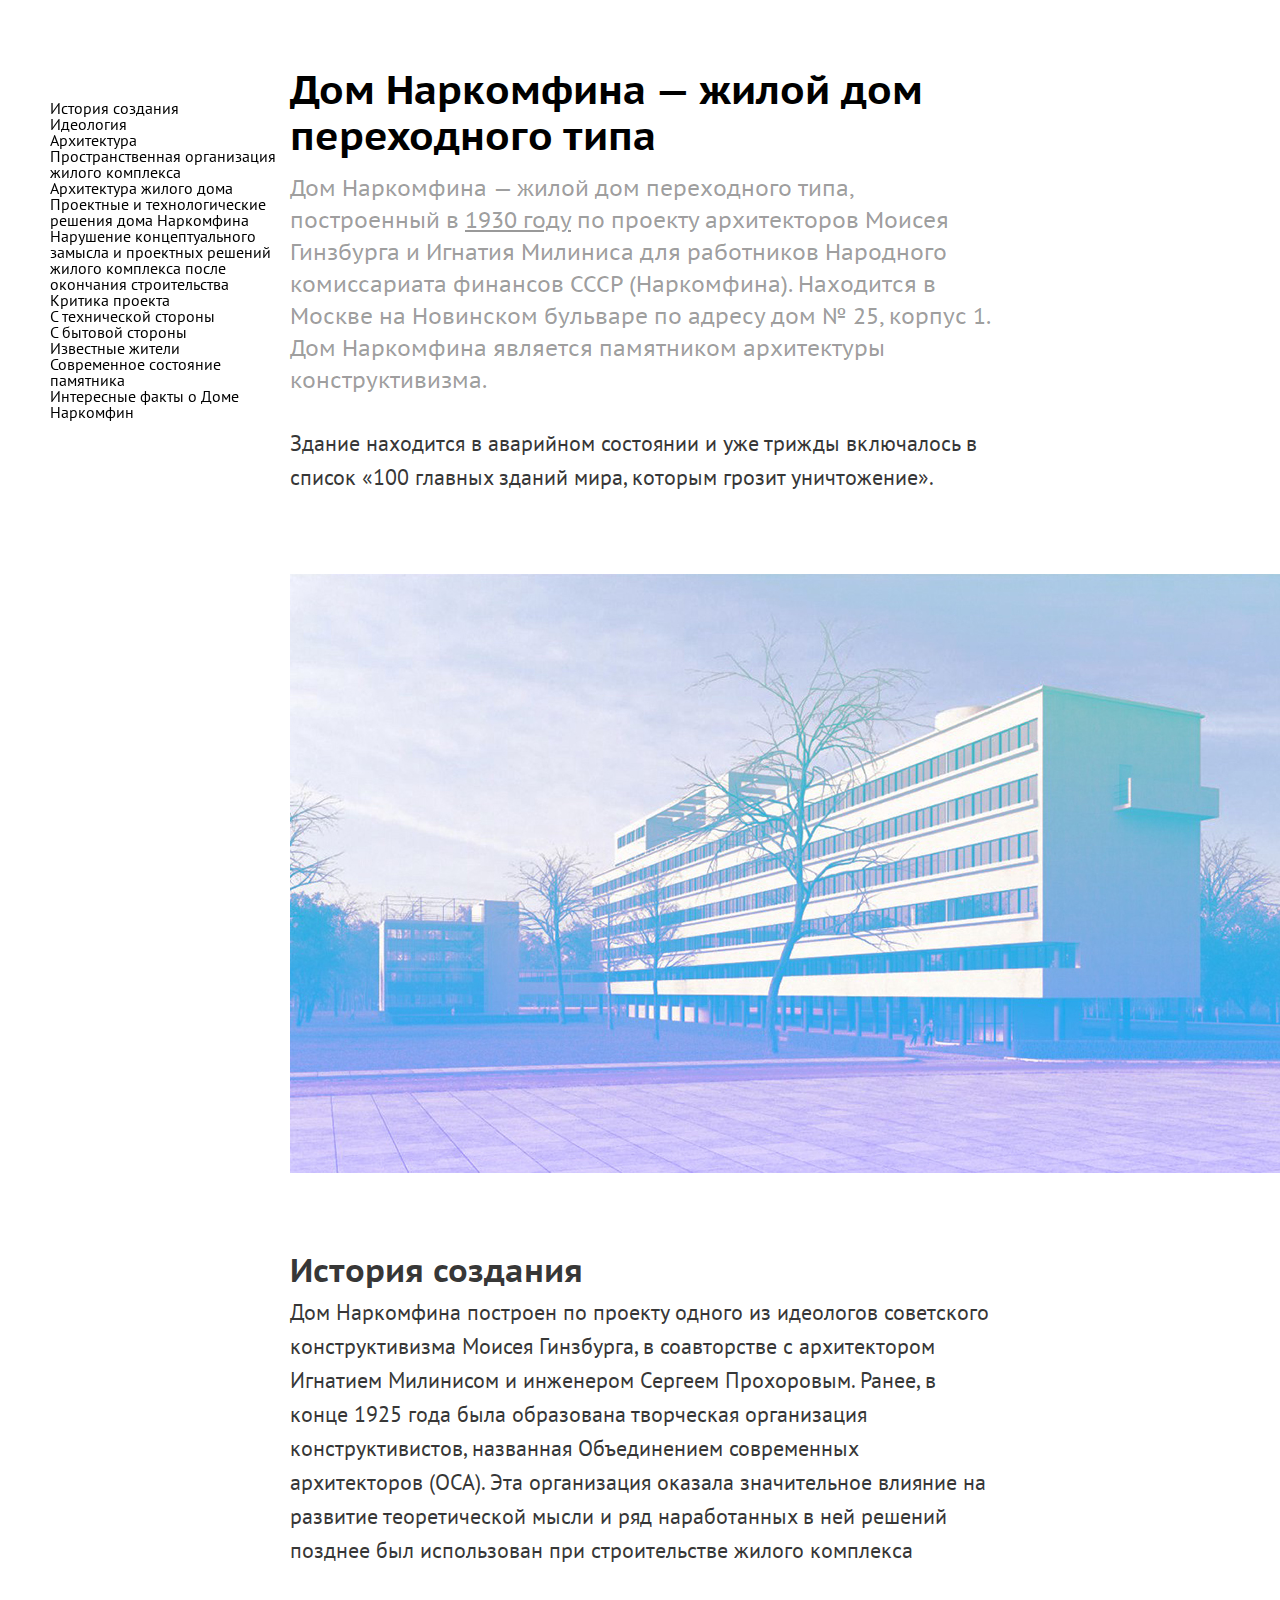
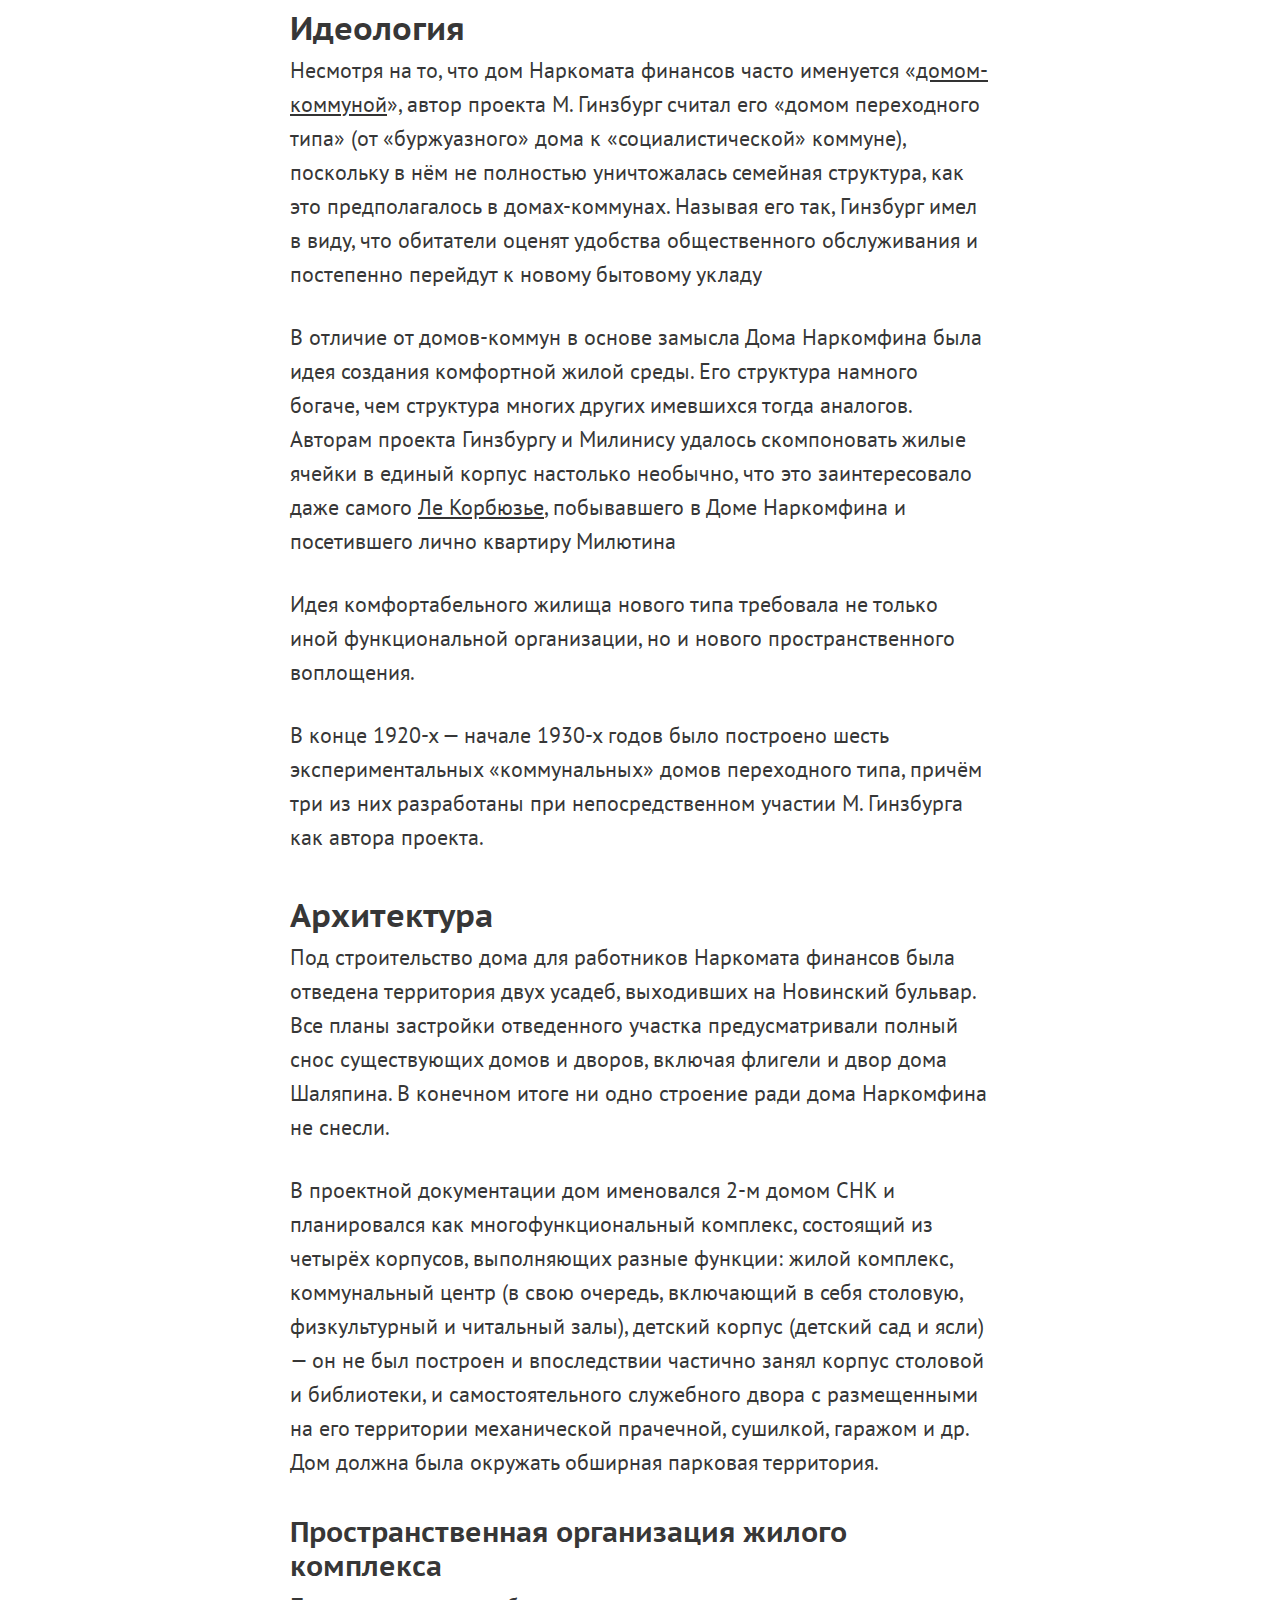
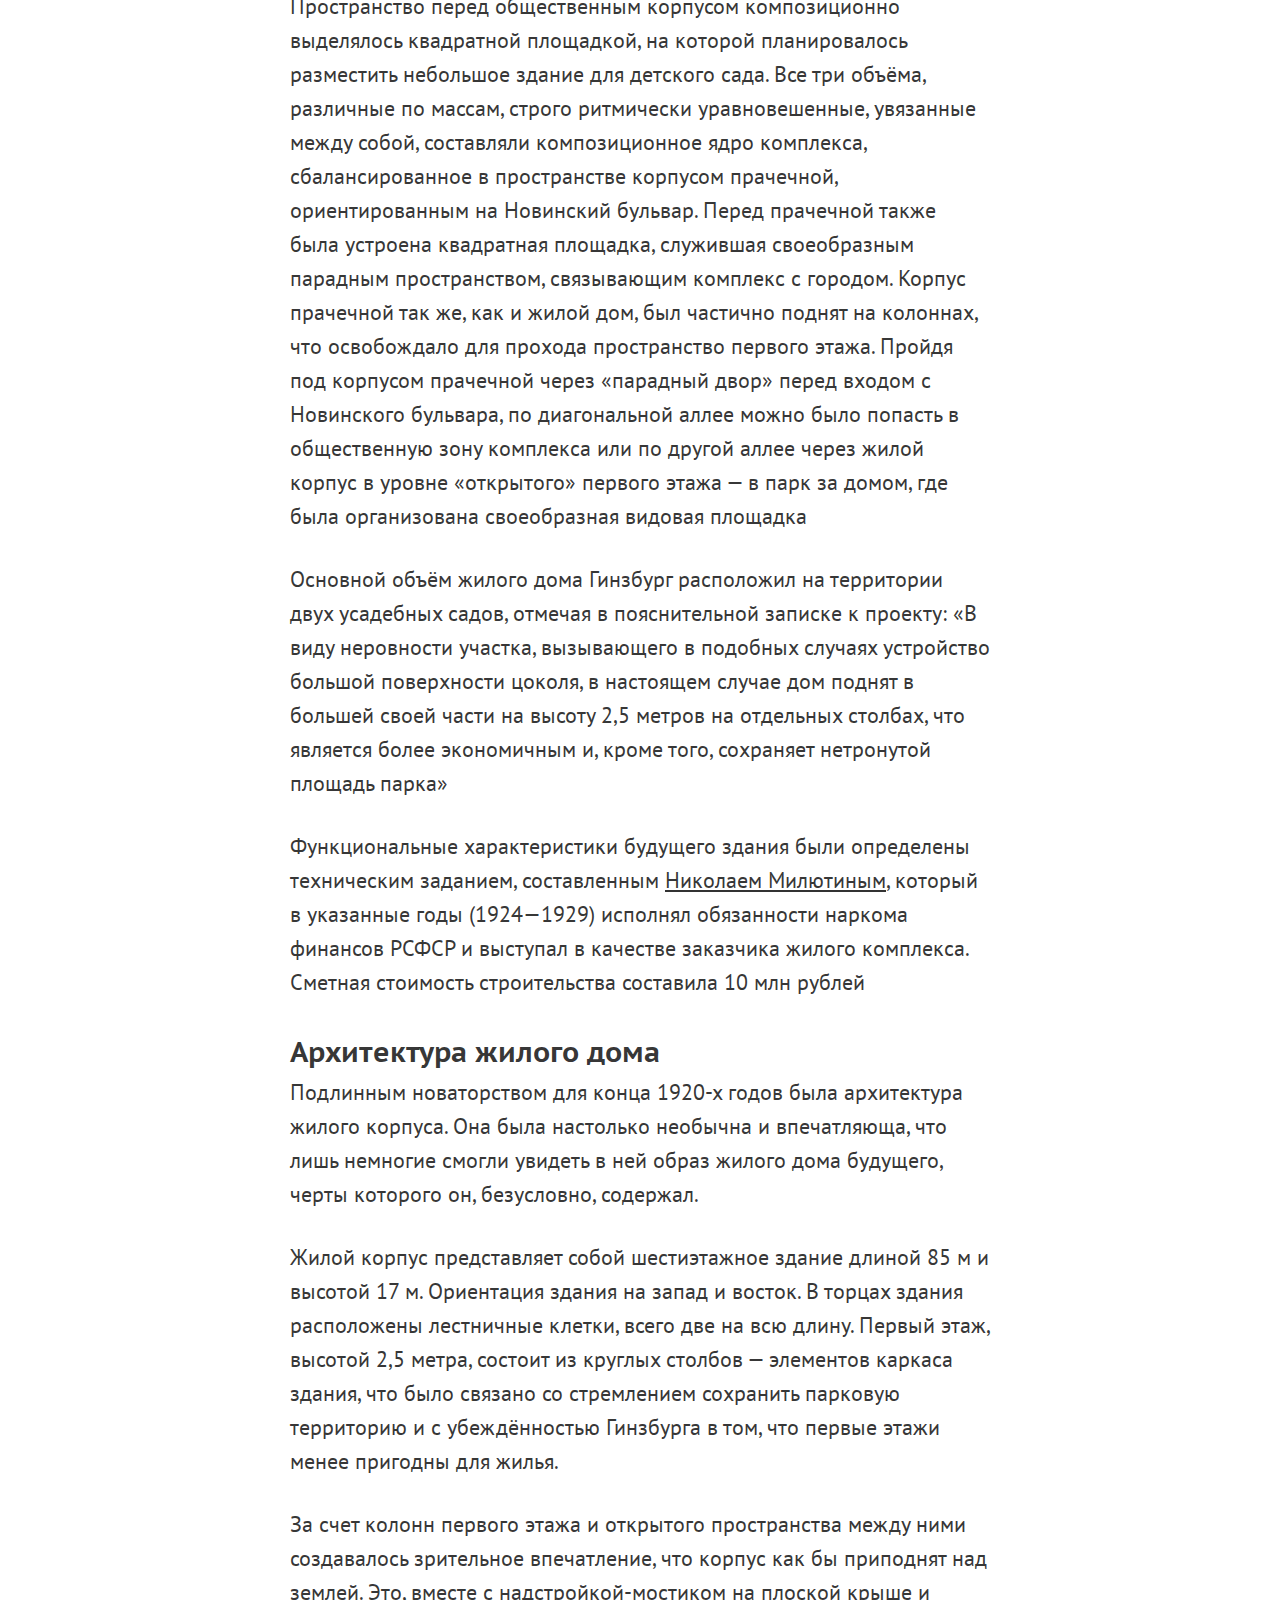
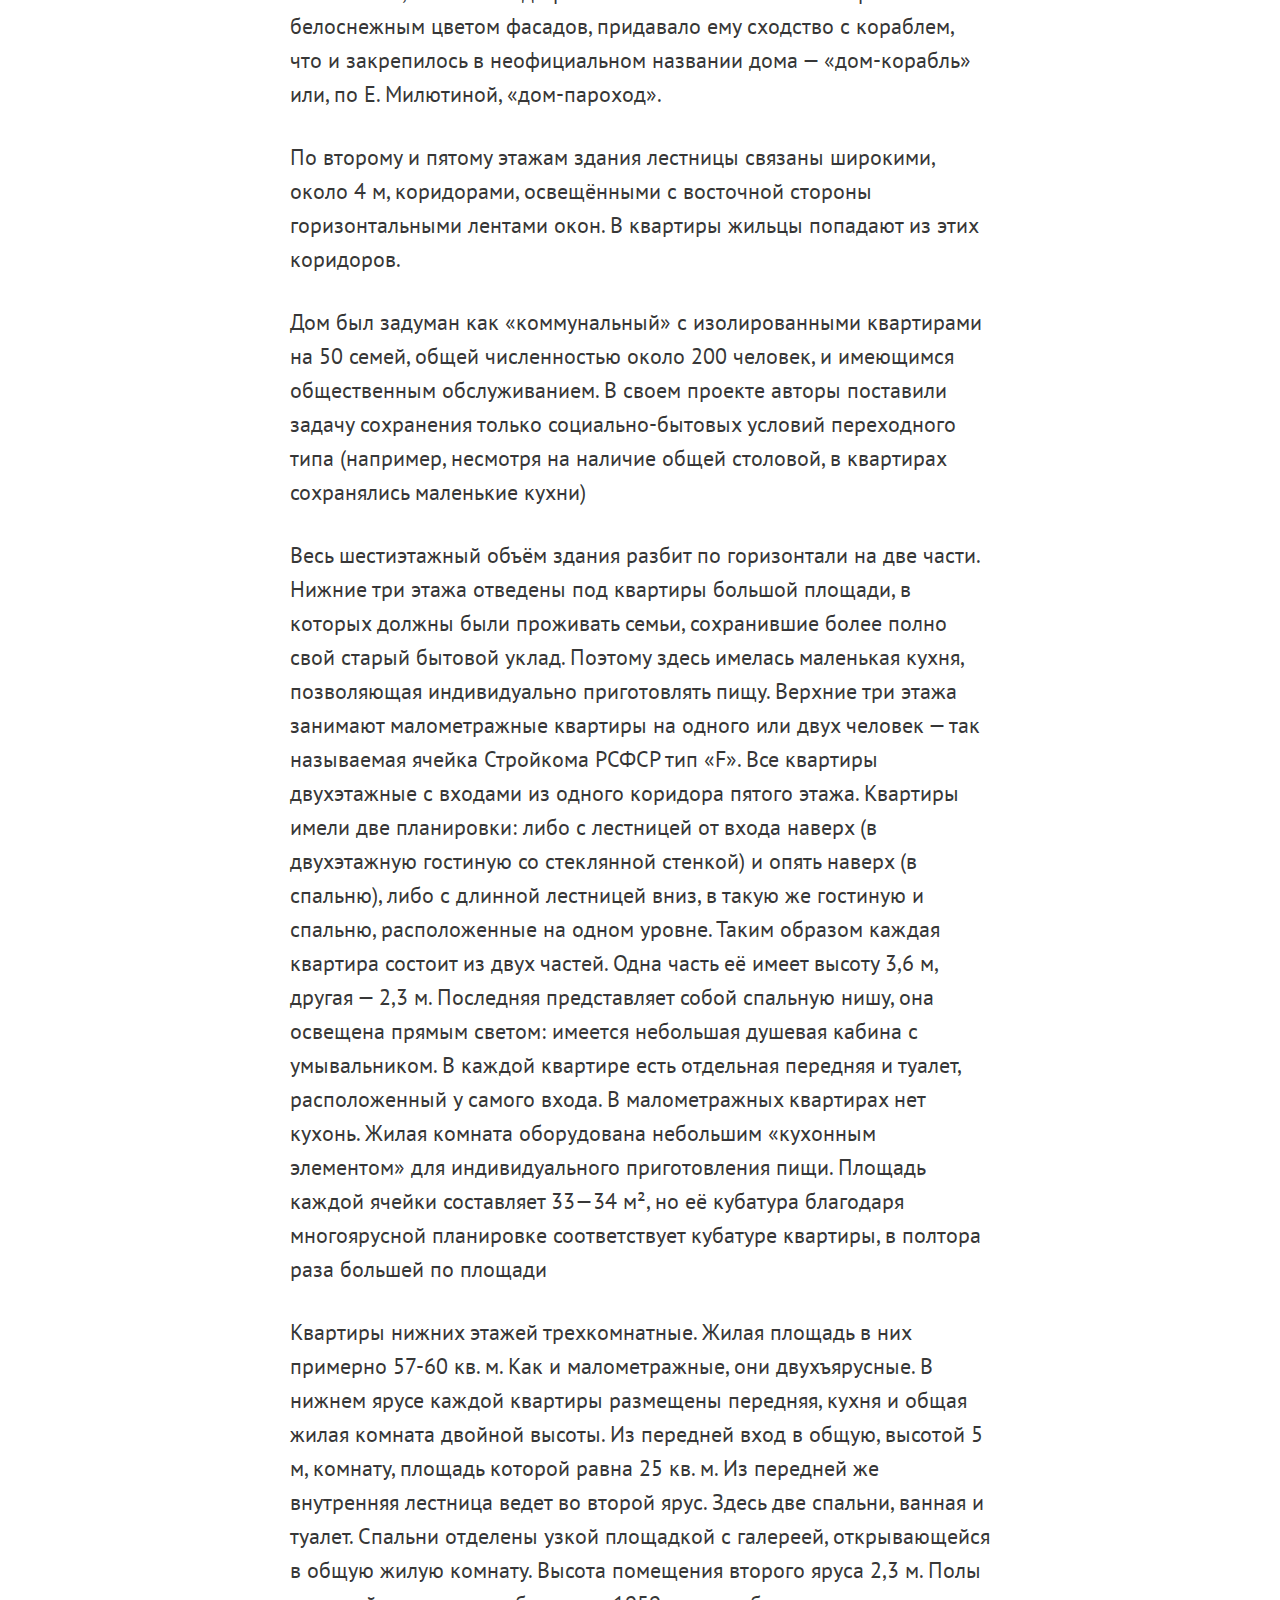
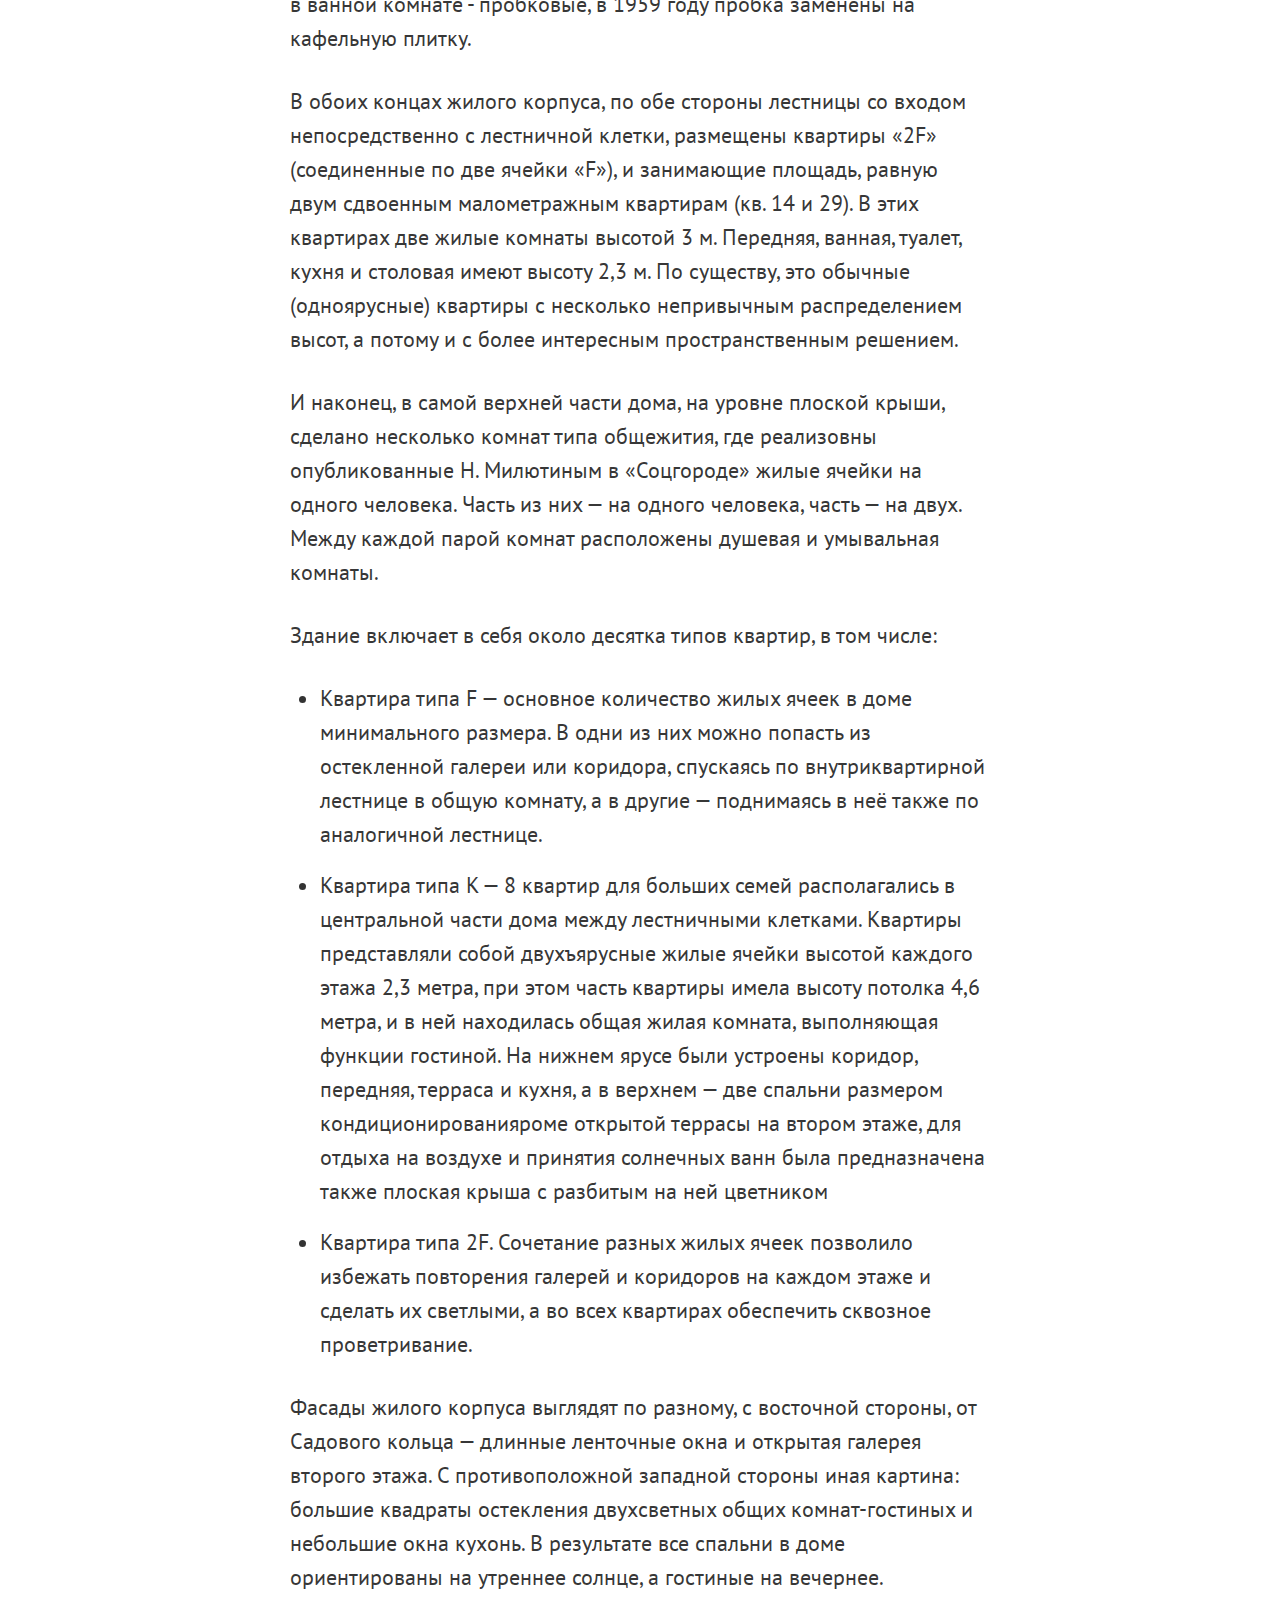
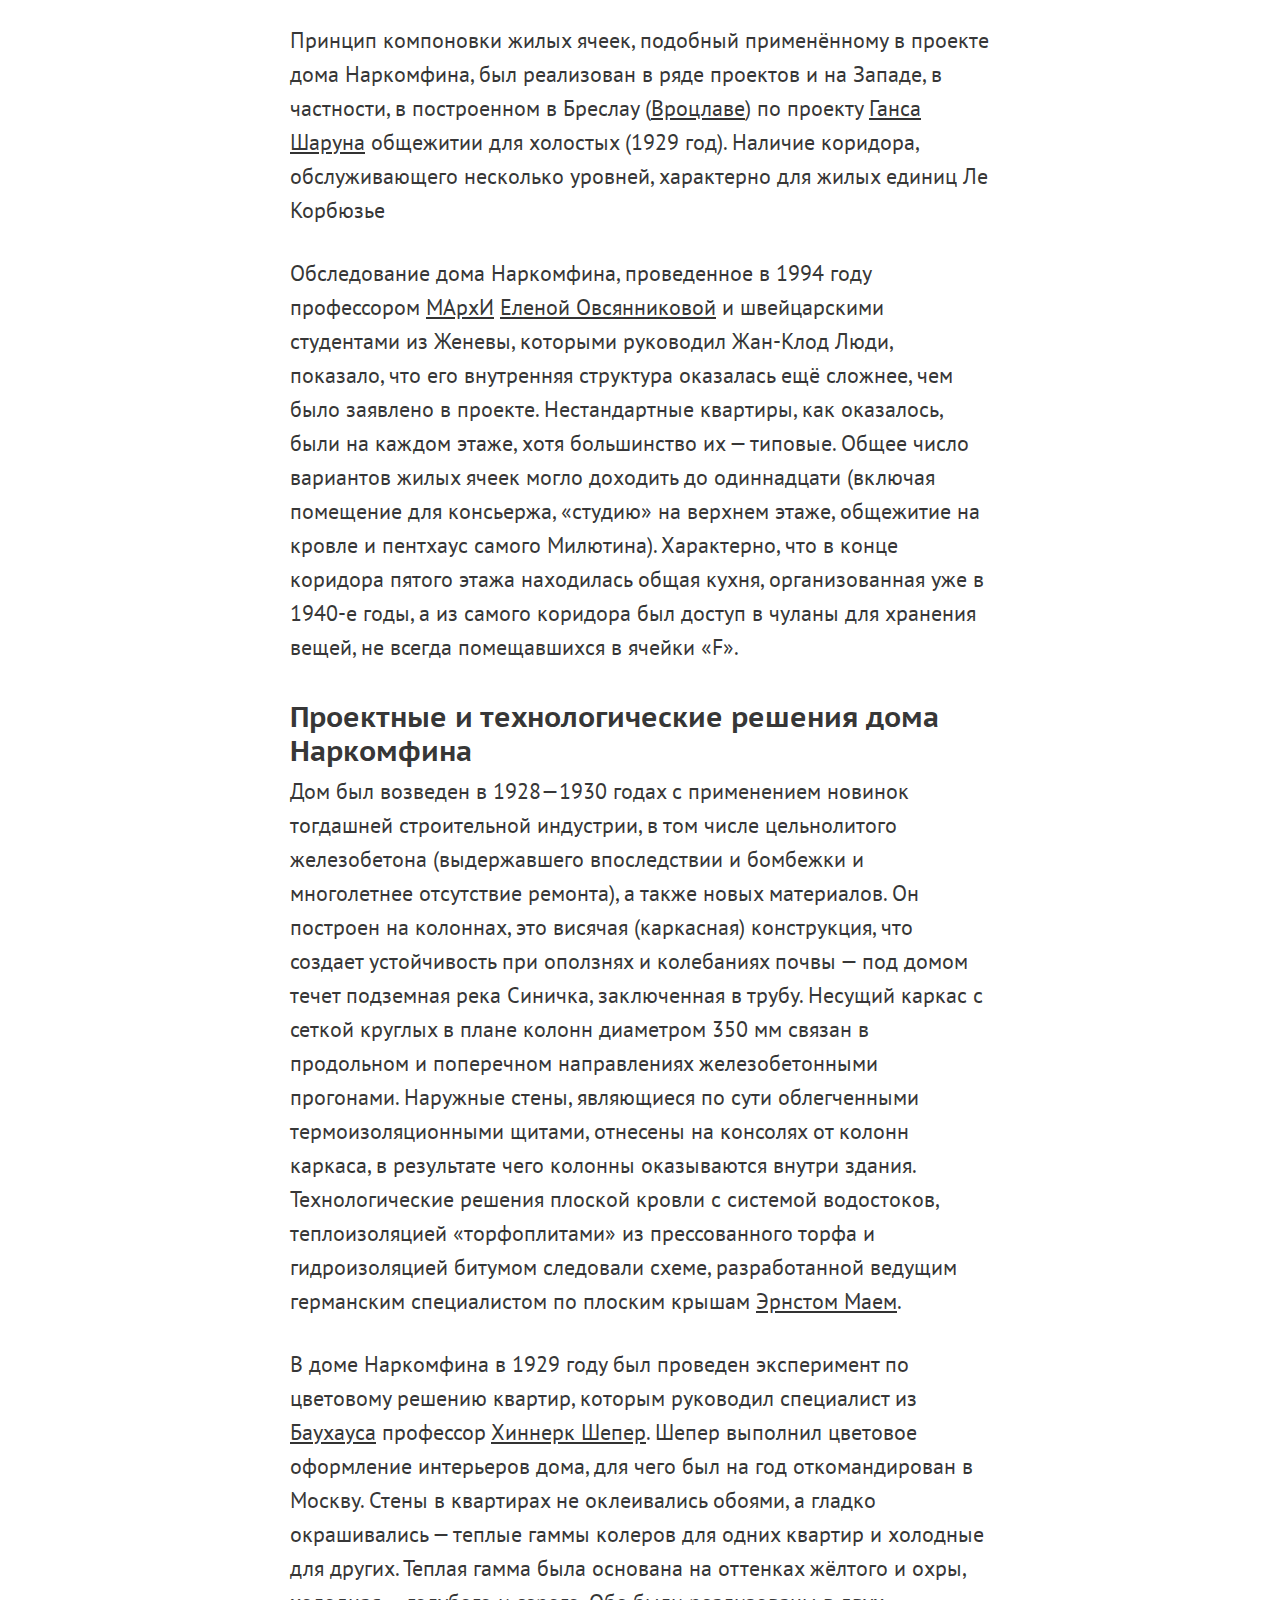
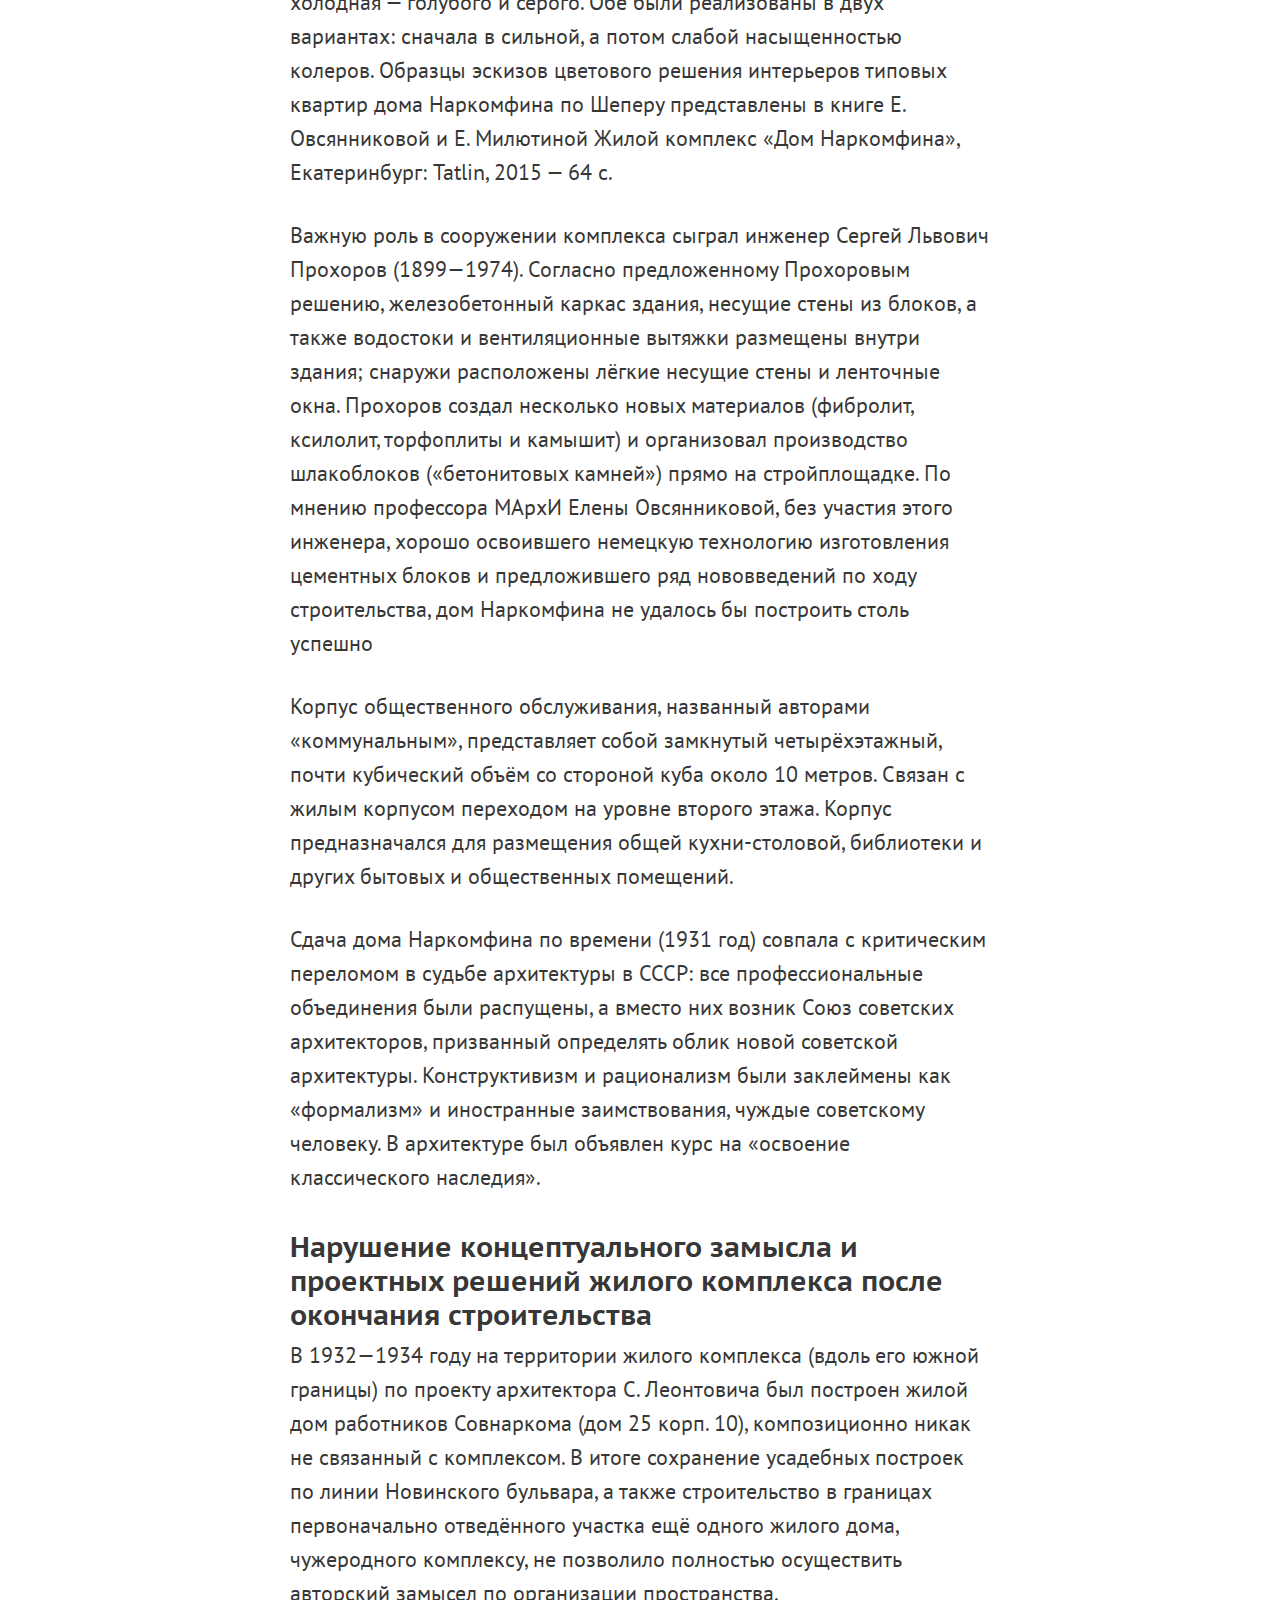
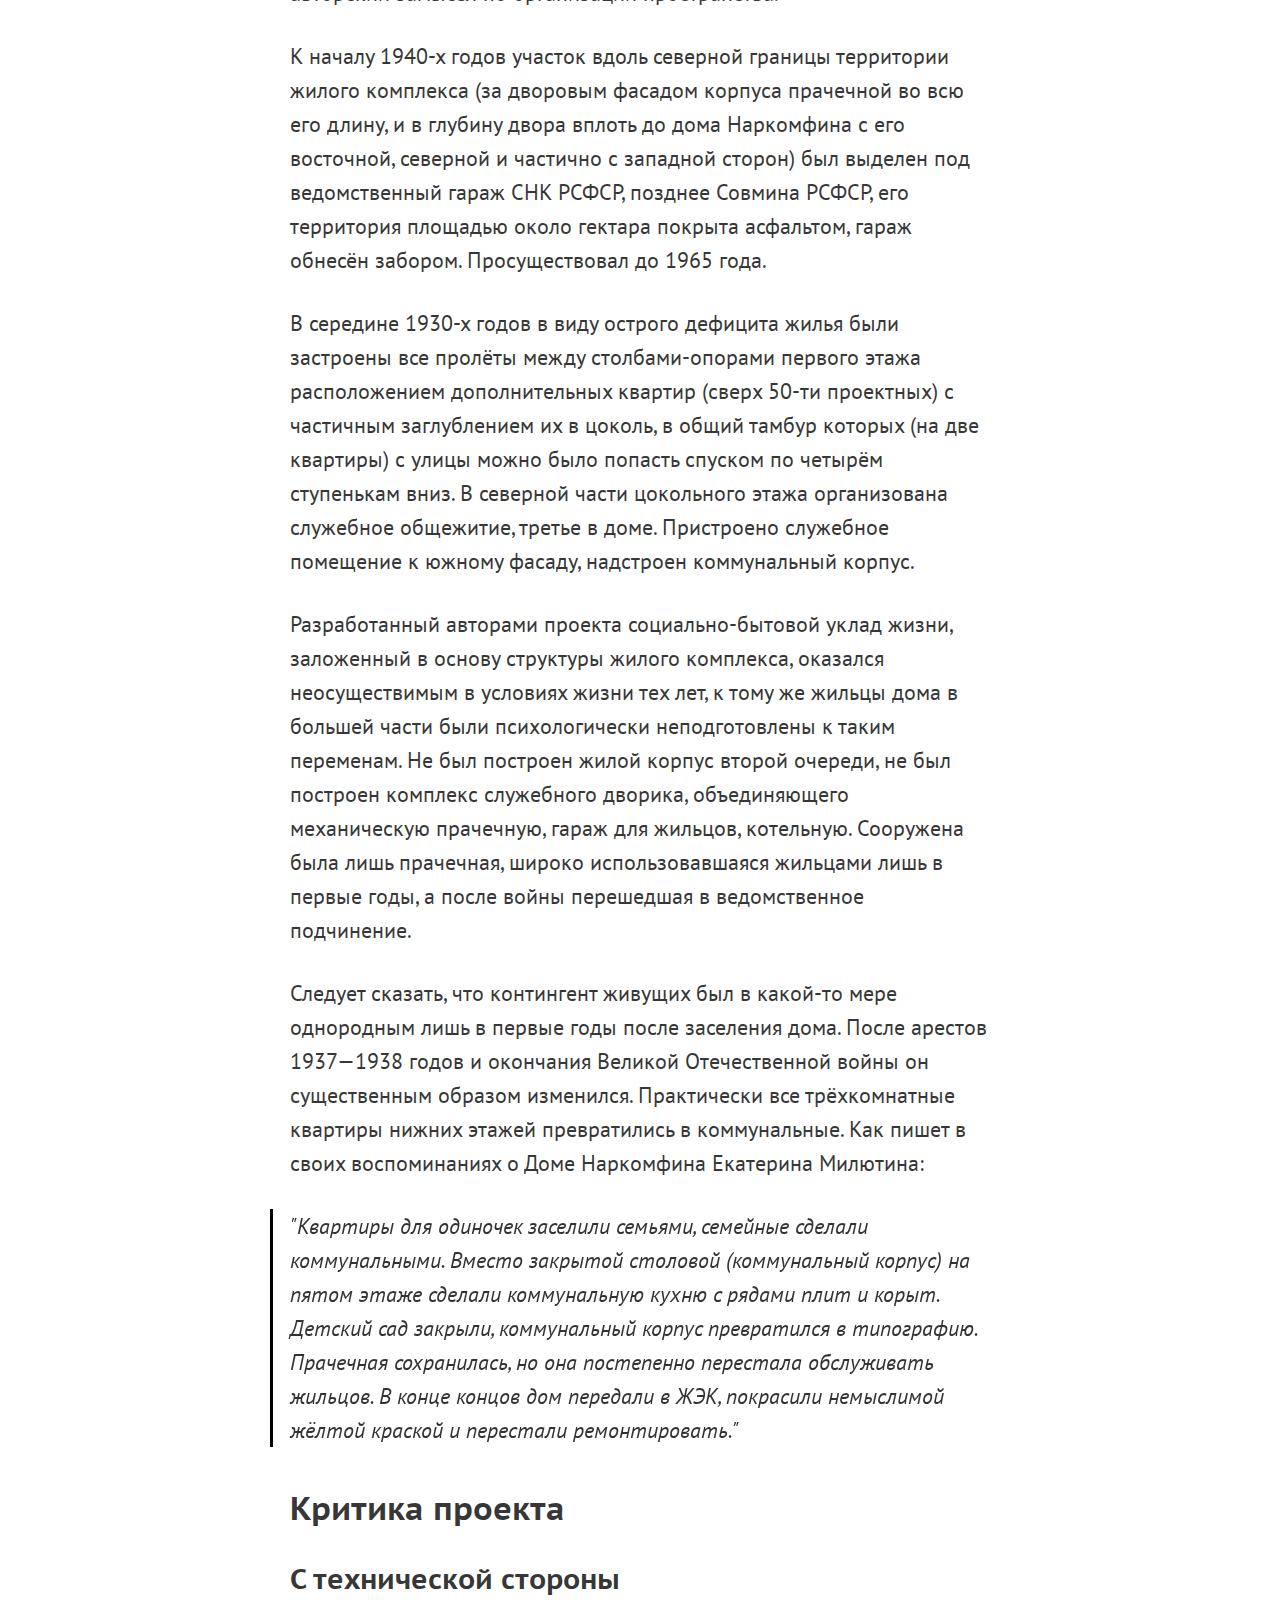
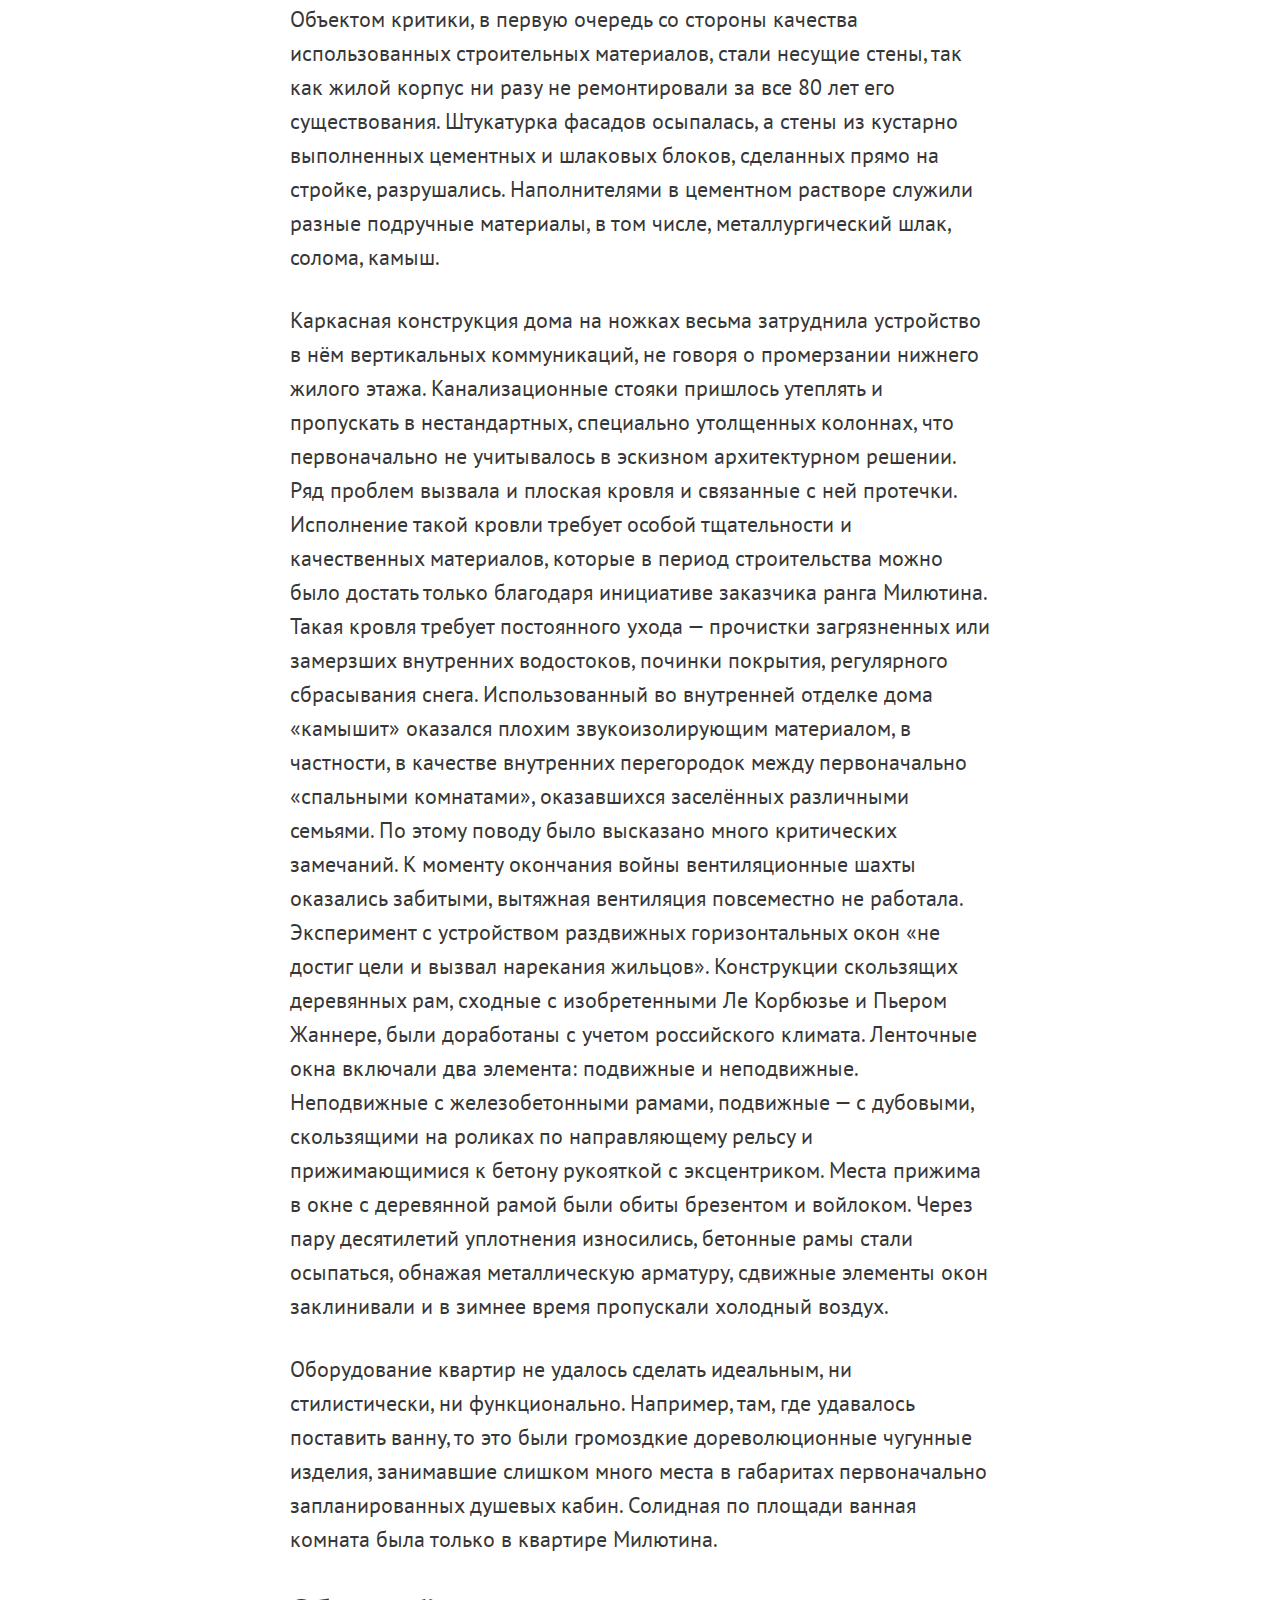
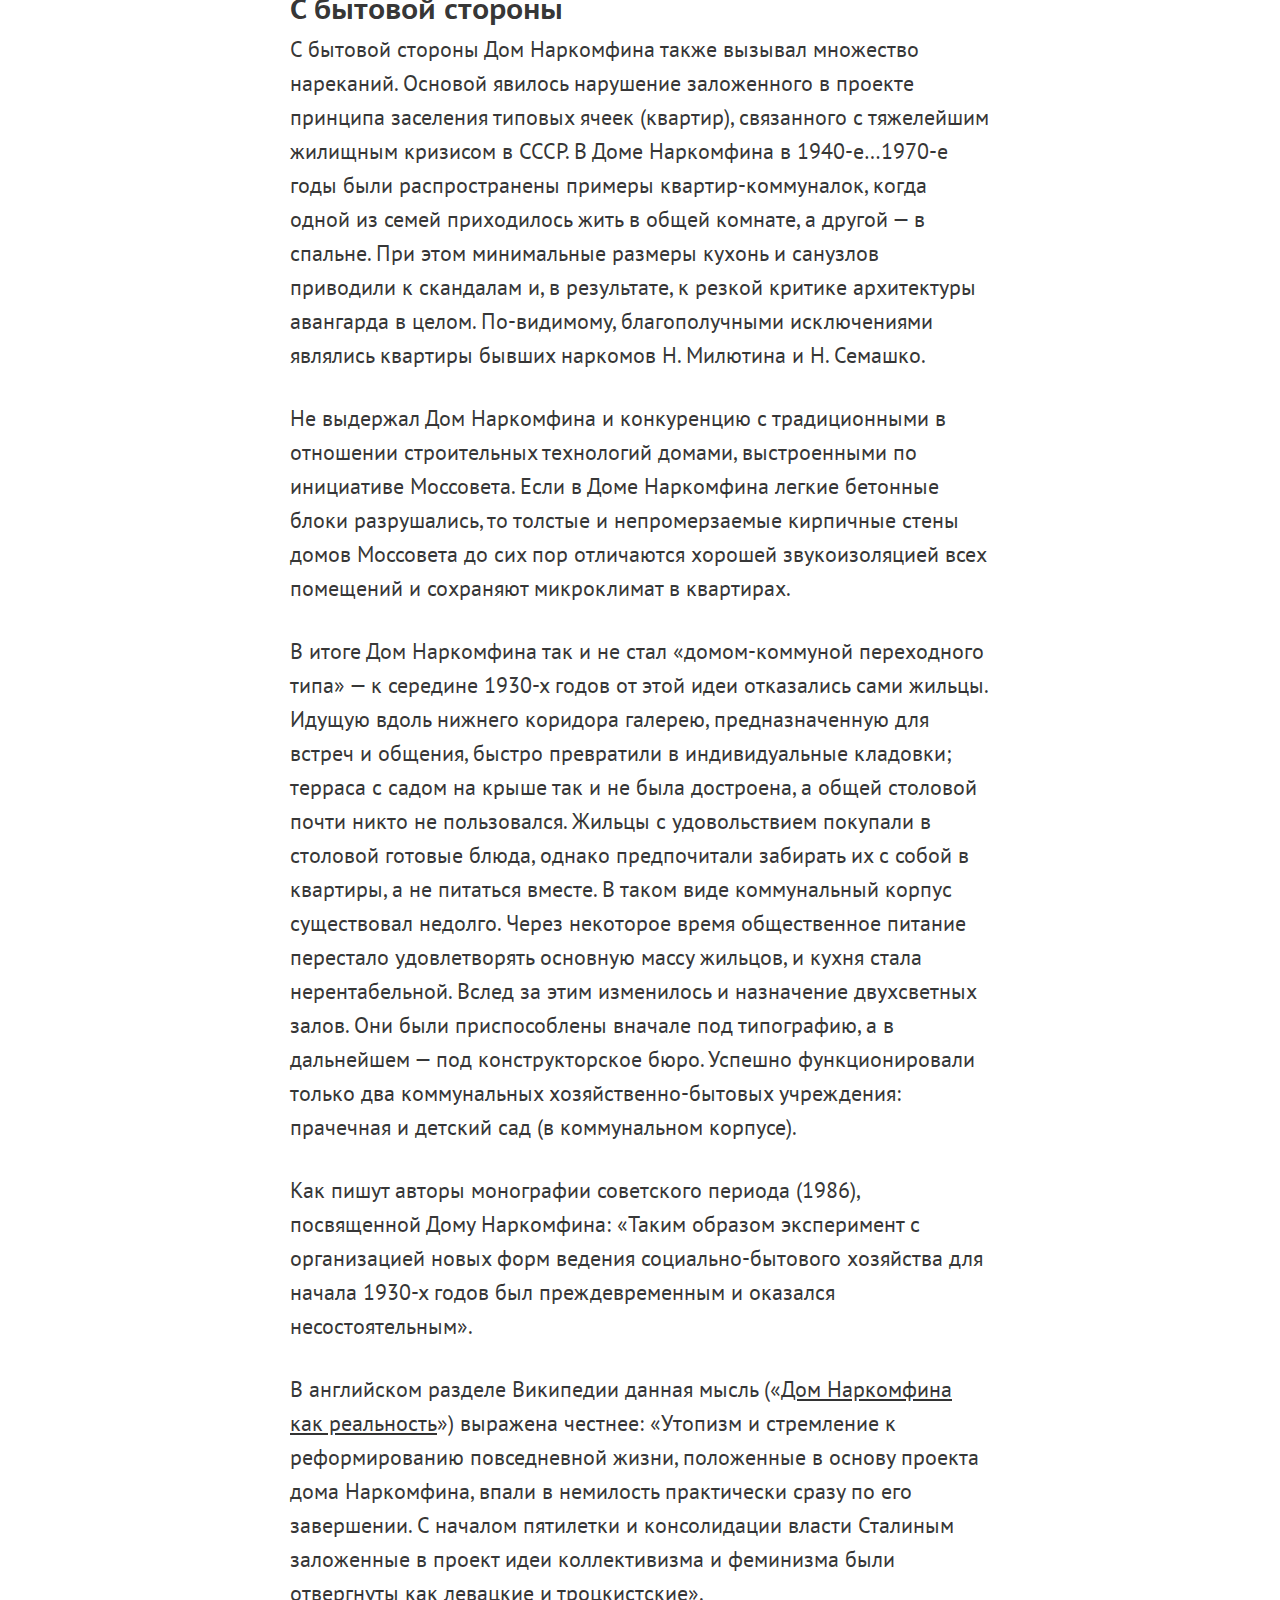
==== commit 471db2f6: "занятие 3" ====
--- a/index.html
+++ b/index.html
@@ -3,29 +3,89 @@
   <head>
     <meta charset="utf-8">
     <title>Дом Наркомфина</title>
+    <link rel="stylesheet" href="stylesheets/style.css">
   </head>
+
   <body>
-    <h1>Дом Наркомфина</h1>
-    <p>Дом Наркомфина — жилой дом переходного типа, построенный в<a href="https://ru.wikipedia.org/wiki/1930_%D0%B3%D0%BE%D0%B4">1930 году</a> по проекту архитекторов Моисея Гинзбурга и Игнатия Милиниса для работников Народного комиссариата финансов СССР (Наркомфина). Находится в Москве на Новинском бульваре по адресу дом № 25, корпус 1. Дом Наркомфина является памятником архитектуры конструктивизма.</p>
-    <p>Здание находится в аварийном состоянии и уже трижды включалось в список «100 главных зданий мира, которым грозит уничтожение»[1].</p>
-
-    <ul>
-      <li>1. История создания</li>
-      <li>2. Идеология</li>
-      <li>3. Архитекрура</li>
-      <li>4. Критика проекта</li>
-      <li>5. Известные жители</li>
-      <li>6. Современное состояние памятника</li>
-      <li>7. Интересные факты о Доме Наркомфина</li>
-      <li>8. См. также</li>
-    </ul>
+
+    <!-- nav.sidebar>ul>li*8>a>{Text} -->
+
+    <nav class="sidebar">
+      <ul>
+        <li>
+          <a href="">История создания</a>
+        </li>
+
+        <li>
+          <a href="">Идеология</a>
+        </li>
+
+        <li>
+          <a href="">Архитектура</a>
+
+          <ul>
+
+            <li>
+              <a href="">Пространственная организация жилого комплекса</a>
+            </li>
+
+            <li>
+              <a href="">Архитектура жилого дома</a>
+            </li>
+
+            <li>
+              <a href="">Проектные и технологические решения дома Наркомфина</a>
+            </li>
+
+            <li>
+              <a href="">Нарушение концептуального замысла и проектных решений жилого комплекса после окончания строительства</a>
+            </li>
+          </ul>
+        </li>
+
+        <li>
+          <a href="">Критика проекта</a>
+
+          <ul>
+
+            <li>
+              <a href="">С технической стороны</a>
+            </li>
+
+            <li>
+              <a href="">С бытовой стороны</a>
+            </li>
+          </ul>
+        </li>
+
+        <li>
+          <a href="">Известные жители</a>
+        </li>
+
+        <li>
+          <a href="">Современное состояние памятника</a>
+        </li>
+
+        <li>
+          <a href="">Интересные факты о Доме Наркомфин</a>
+        </li>
+
+      </ul>
+    </nav>
+
+  <article>
+    <h1>Дом Наркомфина — жилой дом переходного типа</h1>
+    <p>Дом Наркомфина — жилой дом переходного типа, построенный в <a target="_blank" href="https://ru.wikipedia.org/wiki/1930_%D0%B3%D0%BE%D0%B4" target="_blank">1930 году</a> по проекту архитекторов Моисея Гинзбурга и Игнатия Милиниса для работников Народного комиссариата финансов СССР (Наркомфина). Находится в Москве на Новинском бульваре по адресу дом № 25, корпус 1. Дом Наркомфина является памятником архитектуры конструктивизма.</p>
+    <p>Здание находится в аварийном состоянии и уже трижды включалось в список «100 главных зданий мира, которым грозит уничтожение».</p>
+
+    <img src="images/narkomfin.jpg" alt="Дом Наркомфина">
 
     <h2>История создания</h2>
     <p>Дом Наркомфина построен по проекту одного из идеологов советского конструктивизма Моисея Гинзбурга, в соавторстве с архитектором Игнатием Милинисом и инженером Сергеем Прохоровым. Ранее, в конце 1925 года была образована творческая организация конструктивистов, названная Объединением современных архитекторов (ОСА). Эта организация оказала значительное влияние на развитие теоретической мысли и ряд наработанных в ней решений позднее был использован при строительстве жилого комплекса</p>
 
     <h2>Идеология</h2>
-    <p>Несмотря на то, что дом Наркомата финансов часто именуется «<a href="https://ru.wikipedia.org/wiki/%D0%94%D0%BE%D0%BC-%D0%BA%D0%BE%D0%BC%D0%BC%D1%83%D0%BD%D0%B0">домом-коммуной</a>», автор проекта М. Гинзбург считал его «домом переходного типа» (от «буржуазного» дома к «социалистической» коммуне), поскольку в нём не полностью уничтожалась семейная структура, как это предполагалось в домах-коммунах. Называя его так, Гинзбург имел в виду, что обитатели оценят удобства общественного обслуживания и постепенно перейдут к новому бытовому укладу</p>
-    <p>В отличие от домов-коммун в основе замысла Дома Наркомфина была идея создания комфортной жилой среды. Его структура намного богаче, чем структура многих других имевшихся тогда аналогов. Авторам проекта Гинзбургу и Милинису удалось скомпоновать жилые ячейки в единый корпус настолько необычно, что это заинтересовало даже самого <a href="https://ru.wikipedia.org/wiki/%D0%9B%D0%B5_%D0%9A%D0%BE%D1%80%D0%B1%D1%8E%D0%B7%D1%8C%D0%B5">Ле Корбюзье</a>, побывавшего в Доме Наркомфина и посетившего лично квартиру Милютина</p>
+    <p>Несмотря на то, что дом Наркомата финансов часто именуется «<a target="_blank" href="https://ru.wikipedia.org/wiki/%D0%94%D0%BE%D0%BC-%D0%BA%D0%BE%D0%BC%D0%BC%D1%83%D0%BD%D0%B0">домом-коммуной</a>», автор проекта М. Гинзбург считал его «домом переходного типа» (от «буржуазного» дома к «социалистической» коммуне), поскольку в нём не полностью уничтожалась семейная структура, как это предполагалось в домах-коммунах. Называя его так, Гинзбург имел в виду, что обитатели оценят удобства общественного обслуживания и постепенно перейдут к новому бытовому укладу</p>
+    <p>В отличие от домов-коммун в основе замысла Дома Наркомфина была идея создания комфортной жилой среды. Его структура намного богаче, чем структура многих других имевшихся тогда аналогов. Авторам проекта Гинзбургу и Милинису удалось скомпоновать жилые ячейки в единый корпус настолько необычно, что это заинтересовало даже самого <a target="_blank" href="https://ru.wikipedia.org/wiki/%D0%9B%D0%B5_%D0%9A%D0%BE%D1%80%D0%B1%D1%8E%D0%B7%D1%8C%D0%B5">Ле Корбюзье</a>, побывавшего в Доме Наркомфина и посетившего лично квартиру Милютина</p>
     <p>Идея комфортабельного жилища нового типа требовала не только иной функциональной организации, но и нового пространственного воплощения.</p>
     <p>В конце 1920-х — начале 1930-х годов было построено шесть экспериментальных «коммунальных» домов переходного типа, причём три из них разработаны при непосредственном участии М. Гинзбурга как автора проекта.</p>
 
@@ -36,7 +96,7 @@
     <h3>Пространственная организация жилого комплекса</h3>
     <p>Пространство перед общественным корпусом композиционно выделялось квадратной площадкой, на которой планировалось разместить небольшое здание для детского сада. Все три объёма, различные по массам, строго ритмически уравновешенные, увязанные между собой, составляли композиционное ядро комплекса, сбалансированное в пространстве корпусом прачечной, ориентированным на Новинский бульвар. Перед прачечной также была устроена квадратная площадка, служившая своеобразным парадным пространством, связывающим комплекс с городом. Корпус прачечной так же, как и жилой дом, был частично поднят на колоннах, что освобождало для прохода пространство первого этажа. Пройдя под корпусом прачечной через «парадный двор» перед входом с Новинского бульвара, по диагональной аллее можно было попасть в общественную зону комплекса или по другой аллее через жилой корпус в уровне «открытого» первого этажа — в парк за домом, где была организована своеобразная видовая площадка</p>
     <p>Основной объём жилого дома Гинзбург расположил на территории двух усадебных садов, отмечая в пояснительной записке к проекту: «В виду неровности участка, вызывающего в подобных случаях устройство большой поверхности цоколя, в настоящем случае дом поднят в большей своей части на высоту 2,5 метров на отдельных столбах, что является более экономичным и, кроме того, сохраняет нетронутой площадь парка»</p>
-    <p>Функциональные характеристики будущего здания были определены техническим заданием, составленным <a href="https://ru.wikipedia.org/wiki/%D0%9C%D0%B8%D0%BB%D1%8E%D1%82%D0%B8%D0%BD,_%D0%9D%D0%B8%D0%BA%D0%BE%D0%BB%D0%B0%D0%B9_%D0%90%D0%BB%D0%B5%D0%BA%D1%81%D0%B0%D0%BD%D0%B4%D1%80%D0%BE%D0%B2%D0%B8%D1%87">Николаем Милютиным</a>, который в указанные годы (1924—1929) исполнял обязанности наркома финансов РСФСР и выступал в качестве заказчика жилого комплекса. Сметная стоимость строительства составила 10 млн рублей</p>
+    <p>Функциональные характеристики будущего здания были определены техническим заданием, составленным <a target="_blank" href="https://ru.wikipedia.org/wiki/%D0%9C%D0%B8%D0%BB%D1%8E%D1%82%D0%B8%D0%BD,_%D0%9D%D0%B8%D0%BA%D0%BE%D0%BB%D0%B0%D0%B9_%D0%90%D0%BB%D0%B5%D0%BA%D1%81%D0%B0%D0%BD%D0%B4%D1%80%D0%BE%D0%B2%D0%B8%D1%87">Николаем Милютиным</a>, который в указанные годы (1924—1929) исполнял обязанности наркома финансов РСФСР и выступал в качестве заказчика жилого комплекса. Сметная стоимость строительства составила 10 млн рублей</p>
 
     <h3>Архитектура жилого дома</h3>
     <p>Подлинным новаторством для конца 1920-х годов была архитектура жилого корпуса. Она была настолько необычна и впечатляюща, что лишь немногие смогли увидеть в ней образ жилого дома будущего, черты которого он, безусловно, содержал.</p>
@@ -45,94 +105,100 @@
     <p>По второму и пятому этажам здания лестницы связаны широкими, около 4 м, коридорами, освещёнными с восточной стороны горизонтальными лентами окон. В квартиры жильцы попадают из этих коридоров.</p>
     <p>Дом был задуман как «коммунальный» с изолированными квартирами на 50 семей, общей численностью около 200 человек, и имеющимся общественным обслуживанием. В своем проекте авторы поставили задачу сохранения только социально-бытовых условий переходного типа (например, несмотря на наличие общей столовой, в квартирах сохранялись маленькие кухни)</p>
     <p>Весь шестиэтажный объём здания разбит по горизонтали на две части. Нижние три этажа отведены под квартиры большой площади, в которых должны были проживать семьи, сохранившие более полно свой старый бытовой уклад. Поэтому здесь имелась маленькая кухня, позволяющая индивидуально приготовлять пищу. Верхние три этажа занимают малометражные квартиры на одного или двух человек — так называемая ячейка Стройкома РСФСР тип «F». Все квартиры двухэтажные с входами из одного коридора пятого этажа. Квартиры имели две планировки: либо с лестницей от входа наверх (в двухэтажную гостиную со стеклянной стенкой) и опять наверх (в спальню), либо с длинной лестницей вниз, в такую же гостиную и спальню, расположенные на одном уровне. Таким образом каждая квартира состоит из двух частей. Одна часть её имеет высоту 3,6 м, другая — 2,3 м. Последняя представляет собой спальную нишу, она освещена прямым светом: имеется небольшая душевая кабина с умывальником. В каждой квартире есть отдельная передняя и туалет, расположенный у самого входа. В малометражных квартирах нет кухонь. Жилая комната оборудована небольшим «кухонным элементом» для индивидуального приготовления пищи. Площадь каждой ячейки составляет 33—34 м², но её кубатура благодаря многоярусной планировке соответствует кубатуре квартиры, в полтора раза большей по площади</p>
-    <p>Квартиры нижних этажей трехкомнатные. Жилая площадь в них примерно 57-60 кв. м. Как и малометражные, они двухъярусные. В нижнем ярусе каждой квартиры размещены передняя, кухня и общая жилая комната двойной высоты. Из передней вход в общую, высотой 5 м, комнату, площадь которой равна 25 кв. м. Из передней же внутренняя лестница ведет во второй ярус. Здесь две спальни, ванная и туалет. Спальни отделены узкой площадкой с галереей, открывающейся в общую жилую комнату. Высота помещения второго яруса 2,3 м[3]. Полы в ванной комнате - пробковые, в 1959 году пробка заменены на кафельную плитку.</p>
+    <p>Квартиры нижних этажей трехкомнатные. Жилая площадь в них примерно 57-60 кв. м. Как и малометражные, они двухъярусные. В нижнем ярусе каждой квартиры размещены передняя, кухня и общая жилая комната двойной высоты. Из передней вход в общую, высотой 5 м, комнату, площадь которой равна 25 кв. м. Из передней же внутренняя лестница ведет во второй ярус. Здесь две спальни, ванная и туалет. Спальни отделены узкой площадкой с галереей, открывающейся в общую жилую комнату. Высота помещения второго яруса 2,3 м. Полы в ванной комнате - пробковые, в 1959 году пробка заменены на кафельную плитку.</p>
     <p>В обоих концах жилого корпуса, по обе стороны лестницы со входом непосредственно с лестничной клетки, размещены квартиры «2F» (соединенные по две ячейки «F»), и занимающие площадь, равную двум сдвоенным малометражным квартирам (кв. 14 и 29). В этих квартирах две жилые комнаты высотой 3 м. Передняя, ванная, туалет, кухня и столовая имеют высоту 2,3 м. По существу, это обычные (одноярусные) квартиры с несколько непривычным распределением высот, а потому и с более интересным пространственным решением.</p>
     <p>И наконец, в самой верхней части дома, на уровне плоской крыши, сделано несколько комнат типа общежития, где реализовны опубликованные Н. Милютиным в «Соцгороде» жилые ячейки на одного человека. Часть из них — на одного человека, часть — на двух. Между каждой парой комнат расположены душевая и умывальная комнаты.</p>
     <p>Здание включает в себя около десятка типов квартир, в том числе:</p>
 
     <ul>
       <li>Квартира типа F — основное количество жилых ячеек в доме минимального размера. В одни из них можно попасть из остекленной галереи или коридора, спускаясь по внутриквартирной лестнице в общую комнату, а в другие — поднимаясь в неё также по аналогичной лестнице.</li>
-      <li>Квартира типа K — 8 квартир для больших семей располагались в центральной части дома между лестничными клетками. Квартиры представляли собой двухъярусные жилые ячейки высотой каждого этажа 2,3 метра, при этом часть квартиры имела высоту потолка 4,6 метра, и в ней находилась общая жилая комната, выполняющая функции гостиной. На нижнем ярусе были устроены коридор, передняя, терраса и кухня, а в верхнем — две спальни размером 19,9 и 12,1 м². Кроме открытой террасы на втором этаже, для отдыха на воздухе и принятия солнечных ванн была предназначена также плоская крыша с разбитым на ней цветником</li>
+      <li>Квартира типа K — 8 квартир для больших семей располагались в центральной части дома между лестничными клетками. Квартиры представляли собой двухъярусные жилые ячейки высотой каждого этажа 2,3 метра, при этом часть квартиры имела высоту потолка 4,6 метра, и в ней находилась общая жилая комната, выполняющая функции гостиной. На нижнем ярусе были устроены коридор, передняя, терраса и кухня, а в верхнем — две спальни размером кондиционированияроме открытой террасы на втором этаже, для отдыха на воздухе и принятия солнечных ванн была предназначена также плоская крыша с разбитым на ней цветником</li>
       <li>Квартира типа 2F. Сочетание разных жилых ячеек позволило избежать повторения галерей и коридоров на каждом этаже и сделать их светлыми, а во всех квартирах обеспечить сквозное проветривание.</li>
     </ul>
 
     <p>Фасады жилого корпуса выглядят по разному, с восточной стороны, от Садового кольца — длинные ленточные окна и открытая галерея второго этажа. С противоположной западной стороны иная картина: большие квадраты остекления двухсветных общих комнат-гостиных и небольшие окна кухонь. В результате все спальни в доме ориентированы на утреннее солнце, а гостиные на вечернее.</p>
-    <p>Принцип компоновки жилых ячеек, подобный применённому в проекте дома Наркомфина, был реализован в ряде проектов и на Западе, в частности, в построенном в Бреслау (<a href="https://ru.wikipedia.org/wiki/%D0%92%D1%80%D0%BE%D1%86%D0%BB%D0%B0%D0%B2">Вроцлаве</a>) по проекту <a href="https://ru.wikipedia.org/wiki/%D0%A8%D0%B0%D1%80%D1%83%D0%BD,_%D0%93%D0%B0%D0%BD%D1%81_%D0%91%D0%B5%D1%80%D0%BD%D1%85%D0%B0%D1%80%D0%B4">Ганса Шаруна</a> общежитии для холостых (1929 год). Наличие коридора, обслуживающего несколько уровней, характерно для жилых единиц Ле Корбюзье</p>
-    <p>Обследование дома Наркомфина, проведенное в 1994 году профессором <a href="https://ru.wikipedia.org/wiki/%D0%9C%D0%BE%D1%81%D0%BA%D0%BE%D0%B2%D1%81%D0%BA%D0%B8%D0%B9_%D0%B0%D1%80%D1%85%D0%B8%D1%82%D0%B5%D0%BA%D1%82%D1%83%D1%80%D0%BD%D1%8B%D0%B9_%D0%B8%D0%BD%D1%81%D1%82%D0%B8%D1%82%D1%83%D1%82_(%D0%B3%D0%BE%D1%81%D1%83%D0%B4%D0%B0%D1%80%D1%81%D1%82%D0%B2%D0%B5%D0%BD%D0%BD%D0%B0%D1%8F_%D0%B0%D0%BA%D0%B0%D0%B4%D0%B5%D0%BC%D0%B8%D1%8F)">МАрхИ</a> <a href="https://ru.wikipedia.org/wiki/%D0%9E%D0%B2%D1%81%D1%8F%D0%BD%D0%BD%D0%B8%D0%BA%D0%BE%D0%B2%D0%B0,_%D0%95%D0%BB%D0%B5%D0%BD%D0%B0_%D0%91%D0%BE%D1%80%D0%B8%D1%81%D0%BE%D0%B2%D0%BD%D0%B0">Еленой Овсянниковой</a> и швейцарскими студентами из Женевы, которыми руководил Жан-Клод Люди, показало, что его внутренняя структура оказалась ещё сложнее, чем было заявлено в проекте. Нестандартные квартиры, как оказалось, были на каждом этаже, хотя большинство их — типовые. Общее число вариантов жилых ячеек могло доходить до одиннадцати (включая помещение для консьержа, «студию» на верхнем этаже, общежитие на кровле и пентхаус самого Милютина). Характерно, что в конце коридора пятого этажа находилась общая кухня, организованная уже в 1940-е годы, а из самого коридора был доступ в чуланы для хранения вещей, не всегда помещавшихся в ячейки «F».</p>
+    <p>Принцип компоновки жилых ячеек, подобный применённому в проекте дома Наркомфина, был реализован в ряде проектов и на Западе, в частности, в построенном в Бреслау (<a target="_blank" href="https://ru.wikipedia.org/wiki/%D0%92%D1%80%D0%BE%D1%86%D0%BB%D0%B0%D0%B2">Вроцлаве</a>) по проекту <a target="_blank" href="https://ru.wikipedia.org/wiki/%D0%A8%D0%B0%D1%80%D1%83%D0%BD,_%D0%93%D0%B0%D0%BD%D1%81_%D0%91%D0%B5%D1%80%D0%BD%D1%85%D0%B0%D1%80%D0%B4">Ганса Шаруна</a> общежитии для холостых (1929 год). Наличие коридора, обслуживающего несколько уровней, характерно для жилых единиц Ле Корбюзье</p>
+    <p>Обследование дома Наркомфина, проведенное в 1994 году профессором <a target="_blank" href="https://ru.wikipedia.org/wiki/%D0%9C%D0%BE%D1%81%D0%BA%D0%BE%D0%B2%D1%81%D0%BA%D0%B8%D0%B9_%D0%B0%D1%80%D1%85%D0%B8%D1%82%D0%B5%D0%BA%D1%82%D1%83%D1%80%D0%BD%D1%8B%D0%B9_%D0%B8%D0%BD%D1%81%D1%82%D0%B8%D1%82%D1%83%D1%82_(%D0%B3%D0%BE%D1%81%D1%83%D0%B4%D0%B0%D1%80%D1%81%D1%82%D0%B2%D0%B5%D0%BD%D0%BD%D0%B0%D1%8F_%D0%B0%D0%BA%D0%B0%D0%B4%D0%B5%D0%BC%D0%B8%D1%8F)">МАрхИ</a> <a target="_blank" href="https://ru.wikipedia.org/wiki/%D0%9E%D0%B2%D1%81%D1%8F%D0%BD%D0%BD%D0%B8%D0%BA%D0%BE%D0%B2%D0%B0,_%D0%95%D0%BB%D0%B5%D0%BD%D0%B0_%D0%91%D0%BE%D1%80%D0%B8%D1%81%D0%BE%D0%B2%D0%BD%D0%B0">Еленой Овсянниковой</a> и швейцарскими студентами из Женевы, которыми руководил Жан-Клод Люди, показало, что его внутренняя структура оказалась ещё сложнее, чем было заявлено в проекте. Нестандартные квартиры, как оказалось, были на каждом этаже, хотя большинство их — типовые. Общее число вариантов жилых ячеек могло доходить до одиннадцати (включая помещение для консьержа, «студию» на верхнем этаже, общежитие на кровле и пентхаус самого Милютина). Характерно, что в конце коридора пятого этажа находилась общая кухня, организованная уже в 1940-е годы, а из самого коридора был доступ в чуланы для хранения вещей, не всегда помещавшихся в ячейки «F».</p>
 
     <h3>Проектные и технологические решения дома Наркомфина</h3>
-    <p>Дом был возведен в 1928—1930 годах с применением новинок тогдашней строительной индустрии, в том числе цельнолитого железобетона (выдержавшего впоследствии и бомбежки и многолетнее отсутствие ремонта), а также новых материалов. Он построен на колоннах, это висячая (каркасная) конструкция, что создает устойчивость при оползнях и колебаниях почвы — под домом течет подземная река Синичка, заключенная в трубу[6]. Несущий каркас с сеткой круглых в плане колонн диаметром 350 мм связан в продольном и поперечном направлениях железобетонными прогонами. Наружные стены, являющиеся по сути облегченными термоизоляционными щитами[11], отнесены на консолях от колонн каркаса, в результате чего колонны оказываются внутри здания. Технологические решения плоской кровли с системой водостоков, теплоизоляцией «торфоплитами» из прессованного торфа и гидроизоляцией битумом следовали схеме, разработанной ведущим германским специалистом по плоским крышам <a href="https://ru.wikipedia.org/wiki/%D0%9C%D0%B0%D0%B9,_%D0%AD%D1%80%D0%BD%D1%81%D1%82">Эрнстом Маем</a>.</p>
-    <p>В доме Наркомфина в 1929 году был проведен эксперимент по цветовому решению квартир, которым руководил специалист из <a href="https://ru.wikipedia.org/wiki/%D0%91%D0%B0%D1%83%D1%85%D0%B0%D1%83%D1%81">Баухауса</a> профессор <a href="https://de.wikipedia.org/wiki/Hinnerk_Scheper">Хиннерк Шепер</a>. Шепер выполнил цветовое оформление интерьеров дома, для чего был на год откомандирован в Москву[8]. Стены в квартирах не оклеивались обоями, а гладко окрашивались — теплые гаммы колеров для одних квартир и холодные для других. Теплая гамма была основана на оттенках жёлтого и охры, холодная — голубого и серого. Обе были реализованы в двух вариантах: сначала в сильной, а потом слабой насыщенностью колеров. Образцы эскизов цветового решения интерьеров типовых квартир дома Наркомфина по Шеперу представлены в книге Е. Овсянниковой и Е. Милютиной Жилой комплекс «Дом Наркомфина», Екатеринбург: Tatlin, 2015 — 64 с.</p>
-    <p>Важную роль в сооружении комплекса сыграл инженер Сергей Львович Прохоров (1899—1974). Согласно предложенному Прохоровым решению, железобетонный каркас здания, несущие стены из блоков, а также водостоки и вентиляционные вытяжки размещены внутри здания; снаружи расположены лёгкие несущие стены и ленточные окна. Прохоров создал несколько новых материалов (фибролит, ксилолит, торфоплиты и камышит) и организовал производство шлакоблоков («бетонитовых камней») прямо на стройплощадке[12]. По мнению профессора МАрхИ Елены Овсянниковой, без участия этого инженера, хорошо освоившего немецкую технологию изготовления цементных блоков и предложившего ряд нововведений по ходу строительства, дом Наркомфина не удалось бы построить столь успешно</p>
+    <p>Дом был возведен в 1928—1930 годах с применением новинок тогдашней строительной индустрии, в том числе цельнолитого железобетона (выдержавшего впоследствии и бомбежки и многолетнее отсутствие ремонта), а также новых материалов. Он построен на колоннах, это висячая (каркасная) конструкция, что создает устойчивость при оползнях и колебаниях почвы — под домом течет подземная река Синичка, заключенная в трубу. Несущий каркас с сеткой круглых в плане колонн диаметром 350 мм связан в продольном и поперечном направлениях железобетонными прогонами. Наружные стены, являющиеся по сути облегченными термоизоляционными щитами, отнесены на консолях от колонн каркаса, в результате чего колонны оказываются внутри здания. Технологические решения плоской кровли с системой водостоков, теплоизоляцией «торфоплитами» из прессованного торфа и гидроизоляцией битумом следовали схеме, разработанной ведущим германским специалистом по плоским крышам <a target="_blank" href="https://ru.wikipedia.org/wiki/%D0%9C%D0%B0%D0%B9,_%D0%AD%D1%80%D0%BD%D1%81%D1%82">Эрнстом Маем</a>.</p>
+    <p>В доме Наркомфина в 1929 году был проведен эксперимент по цветовому решению квартир, которым руководил специалист из <a target="_blank" href="https://ru.wikipedia.org/wiki/%D0%91%D0%B0%D1%83%D1%85%D0%B0%D1%83%D1%81">Баухауса</a> профессор <a target="_blank" href="https://de.wikipedia.org/wiki/Hinnerk_Scheper">Хиннерк Шепер</a>. Шепер выполнил цветовое оформление интерьеров дома, для чего был на год откомандирован в Москву. Стены в квартирах не оклеивались обоями, а гладко окрашивались — теплые гаммы колеров для одних квартир и холодные для других. Теплая гамма была основана на оттенках жёлтого и охры, холодная — голубого и серого. Обе были реализованы в двух вариантах: сначала в сильной, а потом слабой насыщенностью колеров. Образцы эскизов цветового решения интерьеров типовых квартир дома Наркомфина по Шеперу представлены в книге Е. Овсянниковой и Е. Милютиной Жилой комплекс «Дом Наркомфина», Екатеринбург: Tatlin, 2015 — 64 с.</p>
+    <p>Важную роль в сооружении комплекса сыграл инженер Сергей Львович Прохоров (1899—1974). Согласно предложенному Прохоровым решению, железобетонный каркас здания, несущие стены из блоков, а также водостоки и вентиляционные вытяжки размещены внутри здания; снаружи расположены лёгкие несущие стены и ленточные окна. Прохоров создал несколько новых материалов (фибролит, ксилолит, торфоплиты и камышит) и организовал производство шлакоблоков («бетонитовых камней») прямо на стройплощадке. По мнению профессора МАрхИ Елены Овсянниковой, без участия этого инженера, хорошо освоившего немецкую технологию изготовления цементных блоков и предложившего ряд нововведений по ходу строительства, дом Наркомфина не удалось бы построить столь успешно</p>
     <p>Корпус общественного обслуживания, названный авторами «коммунальным», представляет собой замкнутый четырёхэтажный, почти кубический объём со стороной куба около 10 метров. Связан с жилым корпусом переходом на уровне второго этажа. Корпус предназначался для размещения общей кухни-столовой, библиотеки и других бытовых и общественных помещений.</p>
-    <p>Сдача дома Наркомфина по времени (1931 год) совпала с критическим переломом в судьбе архитектуры в СССР: все профессиональные объединения были распущены, а вместо них возник Союз советских архитекторов, призванный определять облик новой советской архитектуры. Конструктивизм и рационализм были заклеймены как «формализм» и иностранные заимствования, чуждые советскому человеку[13]. В архитектуре был объявлен курс на «освоение классического наследия».</p>
+    <p>Сдача дома Наркомфина по времени (1931 год) совпала с критическим переломом в судьбе архитектуры в СССР: все профессиональные объединения были распущены, а вместо них возник Союз советских архитекторов, призванный определять облик новой советской архитектуры. Конструктивизм и рационализм были заклеймены как «формализм» и иностранные заимствования, чуждые советскому человеку. В архитектуре был объявлен курс на «освоение классического наследия».</p>
 
     <h3>Нарушение концептуального замысла и проектных решений жилого комплекса после окончания строительства</h3>
     <p>В 1932—1934 году на территории жилого комплекса (вдоль его южной границы) по проекту архитектора С. Леонтовича был построен жилой дом работников Совнаркома (дом 25 корп. 10), композиционно никак не связанный с комплексом. В итоге сохранение усадебных построек по линии Новинского бульвара, а также строительство в границах первоначально отведённого участка ещё одного жилого дома, чужеродного комплексу, не позволило полностью осуществить авторский замысел по организации пространства.</p>
-    <p>К началу 1940-х годов участок вдоль северной границы территории жилого комплекса (за дворовым фасадом корпуса прачечной во всю его длину, и в глубину двора вплоть до дома Наркомфина с его восточной, северной и частично с западной сторон) был выделен под ведомственный гараж СНК РСФСР, позднее Совмина РСФСР[14], его территория площадью около гектара покрыта асфальтом, гараж обнесён забором. Просуществовал до 1965 года.</p>
+    <p>К началу 1940-х годов участок вдоль северной границы территории жилого комплекса (за дворовым фасадом корпуса прачечной во всю его длину, и в глубину двора вплоть до дома Наркомфина с его восточной, северной и частично с западной сторон) был выделен под ведомственный гараж СНК РСФСР, позднее Совмина РСФСР, его территория площадью около гектара покрыта асфальтом, гараж обнесён забором. Просуществовал до 1965 года.</p>
     <p>В середине 1930-х годов в виду острого дефицита жилья были застроены все пролёты между столбами-опорами первого этажа расположением дополнительных квартир (сверх 50-ти проектных) с частичным заглублением их в цоколь, в общий тамбур которых (на две квартиры) с улицы можно было попасть спуском по четырём ступенькам вниз. В северной части цокольного этажа организована служебное общежитие, третье в доме. Пристроено служебное помещение к южному фасаду, надстроен коммунальный корпус.</p>
-    <p>Разработанный авторами проекта социально-бытовой уклад жизни, заложенный в основу структуры жилого комплекса, оказался неосуществимым в условиях жизни тех лет, к тому же жильцы дома в большей части были психологически неподготовлены к таким переменам. Не был построен жилой корпус второй очереди, не был построен комплекс служебного дворика, объединяющего механическую прачечную, гараж для жильцов, котельную. Сооружена была лишь прачечная, широко использовавшаяся жильцами лишь в первые годы[3], а после войны перешедшая в ведомственное подчинение.</p>
-    <p>Следует сказать, что контингент живущих был в какой-то мере однородным лишь в первые годы после заселения дома[3]. После арестов 1937—1938 годов и окончания Великой Отечественной войны он существенным образом изменился. Практически все трёхкомнатные квартиры нижних этажей превратились в коммунальные. Как пишет в своих воспоминаниях о Доме Наркомфина Екатерина Милютина: Квартиры для одиночек заселили семьями, семейные сделали коммунальными. Вместо закрытой столовой (коммунальный корпус) на пятом этаже сделали коммунальную кухню с рядами плит и корыт. Детский сад закрыли, коммунальный корпус превратился в типографию. Прачечная сохранилась, но она постепенно перестала обслуживать жильцов. В конце концов дом передали в ЖЭК, покрасили немыслимой жёлтой краской и перестали ремонтировать[4].</p>
+    <p>Разработанный авторами проекта социально-бытовой уклад жизни, заложенный в основу структуры жилого комплекса, оказался неосуществимым в условиях жизни тех лет, к тому же жильцы дома в большей части были психологически неподготовлены к таким переменам. Не был построен жилой корпус второй очереди, не был построен комплекс служебного дворика, объединяющего механическую прачечную, гараж для жильцов, котельную. Сооружена была лишь прачечная, широко использовавшаяся жильцами лишь в первые годы, а после войны перешедшая в ведомственное подчинение.</p>
+    <p>Следует сказать, что контингент живущих был в какой-то мере однородным лишь в первые годы после заселения дома. После арестов 1937—1938 годов и окончания Великой Отечественной войны он существенным образом изменился. Практически все трёхкомнатные квартиры нижних этажей превратились в коммунальные. Как пишет в своих воспоминаниях о Доме Наркомфина Екатерина Милютина:</p>
+
+<blockquote cite="http://">
+  "Квартиры для одиночек заселили семьями, семейные сделали коммунальными. Вместо закрытой столовой (коммунальный корпус) на пятом этаже сделали коммунальную кухню с рядами плит и корыт. Детский сад закрыли, коммунальный корпус превратился в типографию. Прачечная сохранилась, но она постепенно перестала обслуживать жильцов. В конце концов дом передали в ЖЭК, покрасили немыслимой жёлтой краской и перестали ремонтировать."
+</blockquote>
 
     <h2>Критика проекта</h2>
     <h3>С технической стороны</h3>
     <p>Объектом критики, в первую очередь со стороны качества использованных строительных материалов, стали несущие стены, так как жилой корпус ни разу не ремонтировали за все 80 лет его существования. Штукатурка фасадов осыпалась, а стены из кустарно выполненных цементных и шлаковых блоков, сделанных прямо на стройке, разрушались. Наполнителями в цементном растворе служили разные подручные материалы, в том числе, металлургический шлак, солома, камыш.</p>
-    <p>Каркасная конструкция дома на ножках весьма затруднила устройство в нём вертикальных коммуникаций, не говоря о промерзании нижнего жилого этажа. Канализационные стояки пришлось утеплять и пропускать в нестандартных, специально утолщенных колоннах, что первоначально не учитывалось в эскизном архитектурном решении. Ряд проблем вызвала и плоская кровля и связанные с ней протечки. Исполнение такой кровли требует особой тщательности и качественных материалов, которые в период строительства можно было достать только благодаря инициативе заказчика ранга Милютина. Такая кровля требует постоянного ухода — прочистки загрязненных или замерзших внутренних водостоков, починки покрытия, регулярного сбрасывания снега. Использованный во внутренней отделке дома «камышит» оказался плохим звукоизолирующим материалом, в частности, в качестве внутренних перегородок между первоначально «спальными комнатами», оказавшихся заселённых различными семьями. По этому поводу было высказано много критических замечаний. К моменту окончания войны вентиляционные шахты оказались забитыми, вытяжная вентиляция повсеместно не работала. Эксперимент с устройством раздвижных горизонтальных окон «не достиг цели и вызвал нарекания жильцов»[3]. Конструкции скользящих деревянных рам, сходные с изобретенными Ле Корбюзье и Пьером Жаннере, были доработаны с учетом российского климата. Ленточные окна включали два элемента: подвижные и неподвижные. Неподвижные с железобетонными рамами, подвижные — с дубовыми, скользящими на роликах по направляющему рельсу и прижимающимися к бетону рукояткой с эксцентриком[3]. Места прижима в окне с деревянной рамой были обиты брезентом и войлоком. Через пару десятилетий уплотнения износились, бетонные рамы стали осыпаться, обнажая металлическую арматуру, сдвижные элементы окон заклинивали и в зимнее время пропускали холодный воздух.</p>
-    <p>Оборудование квартир не удалось сделать идеальным, ни стилистически, ни функционально. Например, там, где удавалось поставить ванну, то это были громоздкие дореволюционные чугунные изделия, занимавшие слишком много места в габаритах первоначально запланированных душевых кабин. Солидная по площади ванная комната была только в квартире Милютина[4].</p>
+    <p>Каркасная конструкция дома на ножках весьма затруднила устройство в нём вертикальных коммуникаций, не говоря о промерзании нижнего жилого этажа. Канализационные стояки пришлось утеплять и пропускать в нестандартных, специально утолщенных колоннах, что первоначально не учитывалось в эскизном архитектурном решении. Ряд проблем вызвала и плоская кровля и связанные с ней протечки. Исполнение такой кровли требует особой тщательности и качественных материалов, которые в период строительства можно было достать только благодаря инициативе заказчика ранга Милютина. Такая кровля требует постоянного ухода — прочистки загрязненных или замерзших внутренних водостоков, починки покрытия, регулярного сбрасывания снега. Использованный во внутренней отделке дома «камышит» оказался плохим звукоизолирующим материалом, в частности, в качестве внутренних перегородок между первоначально «спальными комнатами», оказавшихся заселённых различными семьями. По этому поводу было высказано много критических замечаний. К моменту окончания войны вентиляционные шахты оказались забитыми, вытяжная вентиляция повсеместно не работала. Эксперимент с устройством раздвижных горизонтальных окон «не достиг цели и вызвал нарекания жильцов». Конструкции скользящих деревянных рам, сходные с изобретенными Ле Корбюзье и Пьером Жаннере, были доработаны с учетом российского климата. Ленточные окна включали два элемента: подвижные и неподвижные. Неподвижные с железобетонными рамами, подвижные — с дубовыми, скользящими на роликах по направляющему рельсу и прижимающимися к бетону рукояткой с эксцентриком. Места прижима в окне с деревянной рамой были обиты брезентом и войлоком. Через пару десятилетий уплотнения износились, бетонные рамы стали осыпаться, обнажая металлическую арматуру, сдвижные элементы окон заклинивали и в зимнее время пропускали холодный воздух.</p>
+    <p>Оборудование квартир не удалось сделать идеальным, ни стилистически, ни функционально. Например, там, где удавалось поставить ванну, то это были громоздкие дореволюционные чугунные изделия, занимавшие слишком много места в габаритах первоначально запланированных душевых кабин. Солидная по площади ванная комната была только в квартире Милютина.</p>
 
     <h3>С бытовой стороны</h3>
     <p>С бытовой стороны Дом Наркомфина также вызывал множество нареканий. Основой явилось нарушение заложенного в проекте принципа заселения типовых ячеек (квартир), связанного с тяжелейшим жилищным кризисом в СССР. В Доме Наркомфина в 1940-е…1970-е годы были распространены примеры квартир-коммуналок, когда одной из семей приходилось жить в общей комнате, а другой — в спальне. При этом минимальные размеры кухонь и санузлов приводили к скандалам и, в результате, к резкой критике архитектуры авангарда в целом. По-видимому, благополучными исключениями являлись квартиры бывших наркомов Н. Милютина и Н. Семашко.</p>
-    <p>Не выдержал Дом Наркомфина и конкуренцию с традиционными в отношении строительных технологий домами, выстроенными по инициативе Моссовета. Если в Доме Наркомфина легкие бетонные блоки разрушались, то толстые и непромерзаемые кирпичные стены домов Моссовета до сих пор отличаются хорошей звукоизоляцией всех помещений и сохраняют микроклимат в квартирах[4].</p>
-    <p>В итоге Дом Наркомфина так и не стал «домом-коммуной переходного типа» — к середине 1930-х годов от этой идеи отказались сами жильцы[12]. Идущую вдоль нижнего коридора галерею, предназначенную для встреч и общения, быстро превратили в индивидуальные кладовки; терраса с садом на крыше так и не была достроена, а общей столовой почти никто не пользовался. Жильцы с удовольствием покупали в столовой готовые блюда, однако предпочитали забирать их с собой в квартиры, а не питаться вместе[15]. В таком виде коммунальный корпус существовал недолго. Через некоторое время общественное питание перестало удовлетворять основную массу жильцов, и кухня стала нерентабельной. Вслед за этим изменилось и назначение двухсветных залов. Они были приспособлены вначале под типографию, а в дальнейшем — под конструкторское бюро. Успешно функционировали только два коммунальных хозяйственно-бытовых учреждения: прачечная и детский сад (в коммунальном корпусе).</p>
-    <p>Как пишут авторы монографии советского периода (1986), посвященной Дому Наркомфина: «Таким образом эксперимент с организацией новых форм ведения социально-бытового хозяйства для начала 1930-х годов был преждевременным и оказался несостоятельным»[3].</p>
-    <p>В английском разделе Википедии данная мысль («<a href="https://en.wikipedia.org/wiki/Narkomfin_building#The_Narkomfin_building_as_reality">Дом Наркомфина как реальность</a>») выражена честнее: «Утопизм и стремление к реформированию повседневной жизни, положенные в основу проекта дома Наркомфина, впали в немилость практически сразу по его завершении. С началом пятилетки и консолидации власти Сталиным заложенные в проект идеи коллективизма и феминизма были отвергнуты как левацкие и троцкистские»[16].</p>
+    <p>Не выдержал Дом Наркомфина и конкуренцию с традиционными в отношении строительных технологий домами, выстроенными по инициативе Моссовета. Если в Доме Наркомфина легкие бетонные блоки разрушались, то толстые и непромерзаемые кирпичные стены домов Моссовета до сих пор отличаются хорошей звукоизоляцией всех помещений и сохраняют микроклимат в квартирах.</p>
+    <p>В итоге Дом Наркомфина так и не стал «домом-коммуной переходного типа» — к середине 1930-х годов от этой идеи отказались сами жильцы. Идущую вдоль нижнего коридора галерею, предназначенную для встреч и общения, быстро превратили в индивидуальные кладовки; терраса с садом на крыше так и не была достроена, а общей столовой почти никто не пользовался. Жильцы с удовольствием покупали в столовой готовые блюда, однако предпочитали забирать их с собой в квартиры, а не питаться вместе. В таком виде коммунальный корпус существовал недолго. Через некоторое время общественное питание перестало удовлетворять основную массу жильцов, и кухня стала нерентабельной. Вслед за этим изменилось и назначение двухсветных залов. Они были приспособлены вначале под типографию, а в дальнейшем — под конструкторское бюро. Успешно функционировали только два коммунальных хозяйственно-бытовых учреждения: прачечная и детский сад (в коммунальном корпусе).</p>
+    <p>Как пишут авторы монографии советского периода (1986), посвященной Дому Наркомфина: «Таким образом эксперимент с организацией новых форм ведения социально-бытового хозяйства для начала 1930-х годов был преждевременным и оказался несостоятельным».</p>
+    <p>В английском разделе Википедии данная мысль («<a target="_blank" href="https://en.wikipedia.org/wiki/Narkomfin_building#The_Narkomfin_building_as_reality">Дом Наркомфина как реальность</a>») выражена честнее: «Утопизм и стремление к реформированию повседневной жизни, положенные в основу проекта дома Наркомфина, впали в немилость практически сразу по его завершении. С началом пятилетки и консолидации власти Сталиным заложенные в проект идеи коллективизма и феминизма были отвергнуты как левацкие и троцкистские».</p>
 
     <h2>Известные жители</h2>
-    <p>Дом заселялся в 1931 году, одновременно с заселением <a href="https://ru.wikipedia.org/wiki/%D0%94%D0%BE%D0%BC_%D0%BD%D0%B0_%D0%BD%D0%B0%D0%B1%D0%B5%D1%80%D0%B5%D0%B6%D0%BD%D0%BE%D0%B9">Дома на набережной</a> (ул. Серафимовича, д. 2), представителями советской номенклатуры республиканского уровня — чиновниками и функционерами второй руки. Наиболее заметные из них по своему положению занимали квартиры в верхних этажах и в торцах жилого корпуса. Позднее, в 1937—1938 годах, практически все они были осуждены и расстреляны как «враги народа» (см. Ссылки).</p>
+    <p>Дом заселялся в 1931 году, одновременно с заселением <a target="_blank" href="https://ru.wikipedia.org/wiki/%D0%94%D0%BE%D0%BC_%D0%BD%D0%B0_%D0%BD%D0%B0%D0%B1%D0%B5%D1%80%D0%B5%D0%B6%D0%BD%D0%BE%D0%B9">Дома на набережной</a> (ул. Серафимовича, д. 2), представителями советской номенклатуры республиканского уровня — чиновниками и функционерами второй руки. Наиболее заметные из них по своему положению занимали квартиры в верхних этажах и в торцах жилого корпуса. Позднее, в 1937—1938 годах, практически все они были осуждены и расстреляны как «враги народа» (см. Ссылки).</p>
 
     <ul>
-      <li><a href="https://ru.wikipedia.org/wiki/%D0%9C%D0%B8%D0%BB%D1%8E%D1%82%D0%B8%D0%BD,_%D0%9D%D0%B8%D0%BA%D0%BE%D0%BB%D0%B0%D0%B9_%D0%90%D0%BB%D0%B5%D0%BA%D1%81%D0%B0%D0%BD%D0%B4%D1%80%D0%BE%D0%B2%D0%B8%D1%87">Н. А. Милютин</a> — в 1924—1929 годах наркомфин РСФСР, в 1929 году председатель Малого СНК — один из идеологов «новых форм социалистического жилища», автор монографии «Соцгород»[17]. Квартира Милютина, спроектированная им для своей семьи с согласия М. Гинзбурга, уже после возведения здания, находилась на крыше здания, в помещении, запланированном под вентиляционную камеру, оборудование для которой не было закуплено, из-за нехватки денег[1]. Двухуровневая квартира — первый в мире «пентхауз»[6].</li>
-      <li><a href="https://ru.wikipedia.org/wiki/%D0%9A%D1%80%D1%8B%D0%BB%D0%B5%D0%BD%D0%BA%D0%BE,_%D0%9D%D0%B8%D0%BA%D0%BE%D0%BB%D0%B0%D0%B9_%D0%92%D0%B0%D1%81%D0%B8%D0%BB%D1%8C%D0%B5%D0%B2%D0%B8%D1%87">Н. В. Крыленко</a>, кв. 46 — нарком юстиции СССР.</li>
-      <li><a href="https://ru.wikipedia.org/wiki/%D0%90%D0%BD%D1%82%D0%BE%D0%BD%D0%BE%D0%B2-%D0%9E%D0%B2%D1%81%D0%B5%D0%B5%D0%BD%D0%BA%D0%BE,_%D0%92%D0%BB%D0%B0%D0%B4%D0%B8%D0%BC%D0%B8%D1%80_%D0%90%D0%BB%D0%B5%D0%BA%D1%81%D0%B0%D0%BD%D0%B4%D1%80%D0%BE%D0%B2%D0%B8%D1%87">В. А. Антонов-Овсеенко</a> кв. 49 — нарком юстиции РСФСР, с женой Софьей Ивановной Левиной.</li>
-      <li><a href="https://ru.wikipedia.org/wiki/%D0%9A%D0%B0%D1%80%D0%BF,_%D0%A1%D0%B5%D1%80%D0%B3%D0%B5%D0%B9_%D0%91%D0%B5%D0%BD%D0%B5%D0%B4%D0%B8%D0%BA%D1%82%D0%BE%D0%B2%D0%B8%D1%87">С. Б. Карп</a>, кв. 47 — председатель Госплана РСФСР.</li>
-      <li><a href="https://ru.wikipedia.org/wiki/%D0%A1%D0%BE%D0%BA%D0%BE%D0%BB%D0%BE%D0%B2,_%D0%9D%D0%B8%D0%BA%D0%BE%D0%BB%D0%B0%D0%B9_%D0%9A%D0%BE%D0%BD%D1%81%D1%82%D0%B0%D0%BD%D1%82%D0%B8%D0%BD%D0%BE%D0%B2%D0%B8%D1%87">Н. К. Соколов</a>, кв. 42 — председатель Правления Госбанка СССР.</li>
-      <li><a href="https://ru.wikipedia.org/wiki/%D0%9B%D0%B8%D1%81%D0%B8%D1%86%D1%8B%D0%BD_%D0%9D%D0%B8%D0%BA%D0%BE%D0%BB%D0%B0%D0%B9_%D0%92%D0%B0%D1%81%D0%B8%D0%BB%D1%8C%D0%B5%D0%B2%D0%B8%D1%87">Н. В. Лисицын</a>, кв. 50 — нарком земледелия РСФСР.</li>
-      <li><a href="https://ru.wikipedia.org/wiki/%D0%A1%D1%83%D0%BB%D0%B8%D0%BC%D0%BE%D0%B2,_%D0%94%D0%B0%D0%BD%D0%B8%D0%B8%D0%BB_%D0%95%D0%B3%D0%BE%D1%80%D0%BE%D0%B2%D0%B8%D1%87">Герасимов Иван Семенович</a>, кв. 51 — управляющий делами СНК РСФСР.</li>
-      <li><a href="https://ru.wikipedia.org/wiki/%D0%A1%D1%83%D0%BB%D0%B8%D0%BC%D0%BE%D0%B2,_%D0%94%D0%B0%D0%BD%D0%B8%D0%B8%D0%BB_%D0%95%D0%B3%D0%BE%D1%80%D0%BE%D0%B2%D0%B8%D1%87">Д. Е. Сулимов</a>, кв. 45 — председатель СНК РСФСР.</li>
+      <li><a target="_blank" href="https://ru.wikipedia.org/wiki/%D0%9C%D0%B8%D0%BB%D1%8E%D1%82%D0%B8%D0%BD,_%D0%9D%D0%B8%D0%BA%D0%BE%D0%BB%D0%B0%D0%B9_%D0%90%D0%BB%D0%B5%D0%BA%D1%81%D0%B0%D0%BD%D0%B4%D1%80%D0%BE%D0%B2%D0%B8%D1%87">Н. А. Милютин</a> — в 1924—1929 годах наркомфин РСФСР, в 1929 году председатель Малого СНК — один из идеологов «новых форм социалистического жилища», автор монографии «Соцгород». Квартира Милютина, спроектированная им для своей семьи с согласия М. Гинзбурга, уже после возведения здания, находилась на крыше здания, в помещении, запланированном под вентиляционную камеру, оборудование для которой не было закуплено, из-за нехватки денег. Двухуровневая квартира — первый в мире «пентхауз».</li>
+      <li><a target="_blank" href="https://ru.wikipedia.org/wiki/%D0%9A%D1%80%D1%8B%D0%BB%D0%B5%D0%BD%D0%BA%D0%BE,_%D0%9D%D0%B8%D0%BA%D0%BE%D0%BB%D0%B0%D0%B9_%D0%92%D0%B0%D1%81%D0%B8%D0%BB%D1%8C%D0%B5%D0%B2%D0%B8%D1%87">Н. В. Крыленко</a>, кв. 46 — нарком юстиции СССР.</li>
+      <li><a target="_blank" href="https://ru.wikipedia.org/wiki/%D0%90%D0%BD%D1%82%D0%BE%D0%BD%D0%BE%D0%B2-%D0%9E%D0%B2%D1%81%D0%B5%D0%B5%D0%BD%D0%BA%D0%BE,_%D0%92%D0%BB%D0%B0%D0%B4%D0%B8%D0%BC%D0%B8%D1%80_%D0%90%D0%BB%D0%B5%D0%BA%D1%81%D0%B0%D0%BD%D0%B4%D1%80%D0%BE%D0%B2%D0%B8%D1%87">В. А. Антонов-Овсеенко</a> кв. 49 — нарком юстиции РСФСР, с женой Софьей Ивановной Левиной.</li>
+      <li><a target="_blank" href="https://ru.wikipedia.org/wiki/%D0%9A%D0%B0%D1%80%D0%BF,_%D0%A1%D0%B5%D1%80%D0%B3%D0%B5%D0%B9_%D0%91%D0%B5%D0%BD%D0%B5%D0%B4%D0%B8%D0%BA%D1%82%D0%BE%D0%B2%D0%B8%D1%87">С. Б. Карп</a>, кв. 47 — председатель Госплана РСФСР.</li>
+      <li><a target="_blank" href="https://ru.wikipedia.org/wiki/%D0%A1%D0%BE%D0%BA%D0%BE%D0%BB%D0%BE%D0%B2,_%D0%9D%D0%B8%D0%BA%D0%BE%D0%BB%D0%B0%D0%B9_%D0%9A%D0%BE%D0%BD%D1%81%D1%82%D0%B0%D0%BD%D1%82%D0%B8%D0%BD%D0%BE%D0%B2%D0%B8%D1%87">Н. К. Соколов</a>, кв. 42 — председатель Правления Госбанка СССР.</li>
+      <li><a target="_blank" href="https://ru.wikipedia.org/wiki/%D0%9B%D0%B8%D1%81%D0%B8%D1%86%D1%8B%D0%BD_%D0%9D%D0%B8%D0%BA%D0%BE%D0%BB%D0%B0%D0%B9_%D0%92%D0%B0%D1%81%D0%B8%D0%BB%D1%8C%D0%B5%D0%B2%D0%B8%D1%87">Н. В. Лисицын</a>, кв. 50 — нарком земледелия РСФСР.</li>
+      <li><a target="_blank" href="https://ru.wikipedia.org/wiki/%D0%A1%D1%83%D0%BB%D0%B8%D0%BC%D0%BE%D0%B2,_%D0%94%D0%B0%D0%BD%D0%B8%D0%B8%D0%BB_%D0%95%D0%B3%D0%BE%D1%80%D0%BE%D0%B2%D0%B8%D1%87">Герасимов Иван Семенович</a>, кв. 51 — управляющий делами СНК РСФСР.</li>
+      <li><a target="_blank" href="https://ru.wikipedia.org/wiki/%D0%A1%D1%83%D0%BB%D0%B8%D0%BC%D0%BE%D0%B2,_%D0%94%D0%B0%D0%BD%D0%B8%D0%B8%D0%BB_%D0%95%D0%B3%D0%BE%D1%80%D0%BE%D0%B2%D0%B8%D1%87">Д. Е. Сулимов</a>, кв. 45 — председатель СНК РСФСР.</li>
       <li>Лебедь Дмитрий Захарович, кв. 43 — зам. председателя Совнаркома РСФСР.</li>
-      <li><a href="https://ru.wikipedia.org/wiki/%D0%A1%D0%B5%D0%BC%D0%B0%D1%88%D0%BA%D0%BE,_%D0%9D%D0%B8%D0%BA%D0%BE%D0%BB%D0%B0%D0%B9_%D0%90%D0%BB%D0%B5%D0%BA%D1%81%D0%B0%D0%BD%D0%B4%D1%80%D0%BE%D0%B2%D0%B8%D1%87">Н. А. Семашко</a> кв. 14 — бывший нарком здравоохранения РСФСР, с семьёй.</li>
+      <li><a target="_blank" href="https://ru.wikipedia.org/wiki/%D0%A1%D0%B5%D0%BC%D0%B0%D1%88%D0%BA%D0%BE,_%D0%9D%D0%B8%D0%BA%D0%BE%D0%BB%D0%B0%D0%B9_%D0%90%D0%BB%D0%B5%D0%BA%D1%81%D0%B0%D0%BD%D0%B4%D1%80%D0%BE%D0%B2%D0%B8%D1%87">Н. А. Семашко</a> кв. 14 — бывший нарком здравоохранения РСФСР, с семьёй.</li>
       <li>Гуревич Моисей Григорьевич, кв. 41 — заместитель наркома здравоохранения РСФСР.</li>
       <li>Хронин Василий Никифорович, кв. 39 — заместитель наркома внутренней торговли РСФСР.</li>
       <li>Бухарцев Дмитрий Павлович, кв. 29 — кандидат экономических наук, корреспондент газеты «Известия» в Германии в 1930-е гг.</li>
       <li>Гордеев Михаил Григорьевич, кв. 27 — публицист, коллекционер живописи.</li>
-      <li><a href="https://ru.wikipedia.org/wiki/%D0%9A%D0%B5%D0%BB%D0%B8%D0%BD,_%D0%9F%D0%B5%D1%82%D1%80_%D0%98%D0%B2%D0%B0%D0%BD%D0%BE%D0%B2%D0%B8%D1%87">П. И. Келин</a>, кв. ? — художник и преподаватель живописи, ближайший друг Н. А. Милютина[18].</li>
-      <li><a href="https://ru.wikipedia.org/wiki/%D0%92%D0%B8%D1%88%D0%BD%D0%B5%D0%B2%D1%81%D0%BA%D0%B8%D0%B9,_%D0%90%D0%BB%D0%B5%D0%BA%D1%81%D0%B0%D0%BD%D0%B4%D1%80_%D0%90%D0%BB%D0%B5%D0%BA%D1%81%D0%B0%D0%BD%D0%B4%D1%80%D0%BE%D0%B2%D0%B8%D1%87_(%D1%81%D1%82%D0%B0%D1%80%D1%88%D0%B8%D0%B9)">А. А. Вишневский</a>, кв. ? (5 этаж) — доктор медицинских наук (1936), позднее главный хирург Советской армии.</li>
-      <li><a href="https://ru.wikipedia.org/wiki/%D0%94%D0%B5%D0%B9%D0%BD%D0%B5%D0%BA%D0%B0,_%D0%90%D0%BB%D0%B5%D0%BA%D1%81%D0%B0%D0%BD%D0%B4%D1%80_%D0%90%D0%BB%D0%B5%D0%BA%D1%81%D0%B0%D0%BD%D0%B4%D1%80%D0%BE%D0%B2%D0%B8%D1%87">А. А. Дейнека</a> кв.18 — советский живописец, с женой Серафимой Лычевой.</li>
-      <li><a href="https://ru.wikipedia.org/wiki/%D0%A1%D0%BE%D0%BB%D0%BE%D0%B2%D1%8C%D1%91%D0%B2,_%D0%92%D0%BB%D0%B0%D0%B4%D0%B8%D0%BC%D0%B8%D1%80_%D0%90%D0%BB%D0%B5%D0%BA%D1%81%D0%B0%D0%BD%D0%B4%D1%80%D0%BE%D0%B2%D0%B8%D1%87_(%D0%B4%D1%80%D0%B0%D0%BC%D0%B0%D1%82%D1%83%D1%80%D0%B3)">В. А. Соловьёв</a> — драматург[19].Гостынский Владимир Викторович, кв. ? (6 этаж) — начальник управления НКФ, ближайший помощник Н. Милютина, с семьей.</li>
+      <li><a target="_blank" href="https://ru.wikipedia.org/wiki/%D0%9A%D0%B5%D0%BB%D0%B8%D0%BD,_%D0%9F%D0%B5%D1%82%D1%80_%D0%98%D0%B2%D0%B0%D0%BD%D0%BE%D0%B2%D0%B8%D1%87">П. И. Келин</a>, кв. ? — художник и преподаватель живописи, ближайший друг Н. А. Милютина.</li>
+      <li><a target="_blank" href="https://ru.wikipedia.org/wiki/%D0%92%D0%B8%D1%88%D0%BD%D0%B5%D0%B2%D1%81%D0%BA%D0%B8%D0%B9,_%D0%90%D0%BB%D0%B5%D0%BA%D1%81%D0%B0%D0%BD%D0%B4%D1%80_%D0%90%D0%BB%D0%B5%D0%BA%D1%81%D0%B0%D0%BD%D0%B4%D1%80%D0%BE%D0%B2%D0%B8%D1%87_(%D1%81%D1%82%D0%B0%D1%80%D1%88%D0%B8%D0%B9)">А. А. Вишневский</a>, кв. ? (5 этаж) — доктор медицинских наук (1936), позднее главный хирург Советской армии.</li>
+      <li><a target="_blank" href="https://ru.wikipedia.org/wiki/%D0%94%D0%B5%D0%B9%D0%BD%D0%B5%D0%BA%D0%B0,_%D0%90%D0%BB%D0%B5%D0%BA%D1%81%D0%B0%D0%BD%D0%B4%D1%80_%D0%90%D0%BB%D0%B5%D0%BA%D1%81%D0%B0%D0%BD%D0%B4%D1%80%D0%BE%D0%B2%D0%B8%D1%87">А. А. Дейнека</a> кв.18 — советский живописец, с женой Серафимой Лычевой.</li>
+      <li><a target="_blank" href="https://ru.wikipedia.org/wiki/%D0%A1%D0%BE%D0%BB%D0%BE%D0%B2%D1%8C%D1%91%D0%B2,_%D0%92%D0%BB%D0%B0%D0%B4%D0%B8%D0%BC%D0%B8%D1%80_%D0%90%D0%BB%D0%B5%D0%BA%D1%81%D0%B0%D0%BD%D0%B4%D1%80%D0%BE%D0%B2%D0%B8%D1%87_(%D0%B4%D1%80%D0%B0%D0%BC%D0%B0%D1%82%D1%83%D1%80%D0%B3)">В. А. Соловьёв</a> — драматург.Гостынский Владимир Викторович, кв. ? (6 этаж) — начальник управления НКФ, ближайший помощник Н. Милютина, с семьей.</li>
       <li>Воскресенский Кирилл Александрович, кв. ? — ученый-биолог, основатель Беломорской биологической станции (1938).</li>
       <li>Жуков Савелий Григорьевич, кв. 11 — заместитель наркома Наркомата Совхозов РСФСР — репрессирован; далее
-      Ольга Инсарова (Окорокова) — солистка Большого театра (меццо-сопрано) в 1943—1959 годах.</li>
-      <li>Крючков Петр Петрович, кв. 13 — директор Музея А. М. Горького, с женой. После ареста семьи Крючковых в 1938 г. квартира № 13 перешла к семье Н. А. Семашко.
-      <a href="https://ru.wikipedia.org/wiki/%D0%91%D0%B3%D0%B0%D0%BD,_%D0%9E%D0%BB%D1%8C%D0%B3%D0%B0_%D0%9F%D0%B0%D0%B2%D0%BB%D0%BE%D0%B2%D0%BD%D0%B0">О. П. Бган</a> — советская актриса.</li>
-    </ul>
-
-    <p>С середины 1930-х годов дом № 25, корп. 1 стоял на балансе Совета народных комиссаров, с 1946 года — Совета Министров РСФСР вплоть до конца 1950-х годов. В конце 1950-х годов снят с баланса Совета Министров РСФСР и передан в общегородское подчинение (в ЖЭК).</p>
-    <p>За 70 лет существования дома (на 2000 год) не было выполнено ни одного капитального ремонта. В конце 1970-х власти Москвы собирались сделать капремонт, для чего выселили тридцать квартир, но так и не успели[20].</p>
-
-    <h2>Современное состояние памятника</h2>
-    <p>В настоящее время дом находится в неудовлетворительном техническом состоянии, которое оценивается экспертами как «критическое»[21][22]. Дом в большей части расселён (этот процесс начался в конце 1980-х годов), однако по состоянию на начало 2008 года там до сих пор проживают около 15 семей[23].</p>
-    <p>В 2006 году дом Наркомфина был включён в «World monuments watch list of 100 most endangered sites» — Список памятников мировой культуры, находящихся под угрозой исчезновения[24]. С 2010 года часть пустых квартир сдана в аренду под мастерские, либо жилые помещения, которые в основном заняла «творческая молодежь», небезразличная к архитектурному шедевру[25]. Смена правительства Москвы никак не отразилась на статусе и состоянии памятника. Архитектор Алексей Гинзбург, внук автора первоначального проекта, подготовил проект реконструкции Дома наркомфина, предполагающий сохранение первоначальной планировки здания[8].</p>
-    <p>Зима 2011—2012 годов практически разрушила «коммунальный блок». Доступ в некоторые части Дома, находящиеся в собственности города, небезопасен.</p>
-    <p>Всего в доме на балансе 46 квартир, больше 30 из них принадлежат компании Александра Сенаторова, который начал скупать квартиры в 2006 году. Сенаторов утверждает, что планирует реставрацию дома. Впрочем, ясности, насколько это действительно будет реставрация, а не коммерческая перестройка, нет[1]. По состоянию на март 2014 года из общей площади (около 4 тыс. кв. м) в собственности группы Сенаторова находится 2,2 тыс. кв. м, ещё 1,3 тыс. м² — на балансе мэрии Москвы, оставшиеся помещения — у пяти собственников квартир[26].</p>
-
-    <h2>Интересные факты о Доме Наркомфина</h2>
-    <ul>
-      <li>Дому Наркомфина посвящено огромное количество публикаций, как в российских, так и в зарубежных источниках. В западных источниках описания дома Наркомфина нередко сопровождается определениями «утопия» и «утопический» англ. utopian housing project[16]. Вместе с тем, в отечественных источниках авторы советского периода, старались избегать такой трактовки, привычно используя устоявшуюся лексику типа «эксперимент», «экспериментальный», «переходного типа» и т. п., и, как правило, не акцентируя внимание на его результатах.</li>
-      <li>М. Я. Гинзбург никогда не жил в доме Наркомфина, несмотря на кочующие в Интернете легенды по этому поводу. В период отделки здания в одной из квартир находилась его мастерская, см. фото. По воспоминаниям старожилов, живших здесь ещё в 1950-х годах, при заселении дома Гинзбургу была предложена в нём квартира, но он отказался, отдав предпочтение жилью традиционной архитектуры.</li>
-      <li>Факт отсутствия капитального ремонта дома (помимо окраски фасадов) за все 85 лет его существования никем не оспаривается, но повсеместно отсутствует его объяснение. Объясняется это просто: дом оказался неремонтопригодным. После войны 1941 — 1945 годов в архивах не оказалось детальных чертежей здания, а равным образом и чертежей коммуникаций водоснабжения, канализации и вентиляции[27]. По данным Архнадзора, Гинзбург никогда не публиковал осуществленный вариант планов дома и не упоминал о наличии в нём квартиры Милютина[28]. Как сообщает Е. Б. Овсянникова (2015), «чертежи, чудесным образом, были обнаружены в цюрихском архиве Ле Корбюзье»[29].</li>
-      <li>По количеству репрессированных жильцов в годы «большого террора» дом Наркомфина (он же 2-й дом СНК), вероятно, сопоставим лишь с 1-м домом СНК (<a href="https://ru.wikipedia.org/wiki/%D0%94%D0%BE%D0%BC_%D0%BD%D0%B0_%D0%BD%D0%B0%D0%B1%D0%B5%D1%80%D0%B5%D0%B6%D0%BD%D0%BE%D0%B9">Дом на набережной</a>). Жильцы (поголовно советская номенклатура республиканского уровня) не менее двадцати квартир были репрессированы. Практически все они были расстреляны, но были и отбывавшие срок приговора в <a href="https://ru.wikipedia.org/wiki/%D0%93%D0%A3%D0%9B%D0%90%D0%93">ГУЛАГе</a>. И в конце 1950-х в дом ещё наведывались взрослые дети семей, выселенные из дома в 37-м и 38-м годах, желавшие посмотреть на свои квартиры и на тех, кто в них теперь живёт.</li>
-      <li>Сдача Дома Наркомфина (в 1931 году 2-й дом Совнаркома) по времени совпала с открытием 102-этажного небоскреба <a href="https://ru.wikipedia.org/wiki/%D0%AD%D0%BC%D0%BF%D0%B0%D0%B9%D1%80-%D1%81%D1%82%D0%B5%D0%B9%D1%82-%D0%B1%D0%B8%D0%BB%D0%B4%D0%B8%D0%BD%D0%B3">Эмпайр стейт билдинг</a> в Нью-Йорке. Оба здания носили статусный характер, и каждое из них, в своей стране, являлось техническим, технологическим и культурным прорывом. Эмпайр стейт билдинг сохранил своё значение, и по сей день остается культурным символом Америки — «American cultural icon». Идеи и принципы, заложенные в проект Дома Наркомфина были преданы забвению сразу по его завершении[13].</li>
-    </ul>
+        Ольга Инсарова (Окорокова) — солистка Большого театра (меццо-сопрано) в 1943—1959 годах.</li>
+        <li>Крючков Петр Петрович, кв. 13 — директор Музея А. М. Горького, с женой. После ареста семьи Крючковых в 1938 г. квартира № 13 перешла к семье Н. А. Семашко.
+          <a target="_blank" href="https://ru.wikipedia.org/wiki/%D0%91%D0%B3%D0%B0%D0%BD,_%D0%9E%D0%BB%D1%8C%D0%B3%D0%B0_%D0%9F%D0%B0%D0%B2%D0%BB%D0%BE%D0%B2%D0%BD%D0%B0">О. П. Бган</a> — советская актриса.</li>
+        </ul>
+
+        <p>С середины 1930-х годов дом № 25, корп. 1 стоял на балансе Совета народных комиссаров, с 1946 года — Совета Министров РСФСР вплоть до конца 1950-х годов. В конце 1950-х годов снят с баланса Совета Министров РСФСР и передан в общегородское подчинение (в ЖЭК).</p>
+        <p>За 70 лет существования дома (на 2000 год) не было выполнено ни одного капитального ремонта. В конце 1970-х власти Москвы собирались сделать капремонт, для чего выселили тридцать квартир, но так и не успели.</p>
+
+        <h2>Современное состояние памятника</h2>
+        <p>В настоящее время дом находится в неудовлетворительном техническом состоянии, которое оценивается экспертами как «критическое». Дом в большей части расселён (этот процесс начался в конце 1980-х годов), однако по состоянию на начало 2008 года там до сих пор проживают около 15 семей.</p>
+        <p>В 2006 году дом Наркомфина был включён в «World monuments watch list of 100 most endangered sites» — Список памятников мировой культуры, находящихся под угрозой исчезновения. С 2010 года часть пустых квартир сдана в аренду под мастерские, либо жилые помещения, которые в основном заняла «творческая молодежь», небезразличная к архитектурному шедевру. Смена правительства Москвы никак не отразилась на статусе и состоянии памятника. Архитектор Алексей Гинзбург, внук автора первоначального проекта, подготовил проект реконструкции Дома наркомфина, предполагающий сохранение первоначальной планировки здания.</p>
+        <p>Зима 2011—2012 годов практически разрушила «коммунальный блок». Доступ в некоторые части Дома, находящиеся в собственности города, небезопасен.</p>
+        <p>Всего в доме на балансе 46 квартир, больше 30 из них принадлежат компании Александра Сенаторова, который начал скупать квартиры в 2006 году. Сенаторов утверждает, что планирует реставрацию дома. Впрочем, ясности, насколько это действительно будет реставрация, а не коммерческая перестройка, нет. По состоянию на март 2014 года из общей площади (около 4 тыс. кв. м) в собственности группы Сенаторова находится 2,2 тыс. кв. м, ещё 1,3 тыс. м² — на балансе мэрии Москвы, оставшиеся помещения — у пяти собственников квартир.</p>
+
+        <h2>Интересные факты о Доме Наркомфина</h2>
+        <ul>
+          <li>Дому Наркомфина посвящено огромное количество публикаций, как в российских, так и в зарубежных источниках. В западных источниках описания дома Наркомфина нередко сопровождается определениями «утопия» и «утопический» англ. utopian housing project. Вместе с тем, в отечественных источниках авторы советского периода, старались избегать такой трактовки, привычно используя устоявшуюся лексику типа «эксперимент», «экспериментальный», «переходного типа» и т. п., и, как правило, не акцентируя внимание на его результатах.</li>
+          <li>М. Я. Гинзбург никогда не жил в доме Наркомфина, несмотря на кочующие в Интернете легенды по этому поводу. В период отделки здания в одной из квартир находилась его мастерская, см. фото. По воспоминаниям старожилов, живших здесь ещё в 1950-х годах, при заселении дома Гинзбургу была предложена в нём квартира, но он отказался, отдав предпочтение жилью традиционной архитектуры.</li>
+          <li>Факт отсутствия капитального ремонта дома (помимо окраски фасадов) за все 85 лет его существования никем не оспаривается, но повсеместно отсутствует его объяснение. Объясняется это просто: дом оказался неремонтопригодным. После войны 1941 — 1945 годов в архивах не оказалось детальных чертежей здания, а равным образом и чертежей коммуникаций водоснабжения, канализации и вентиляции. По данным Архнадзора, Гинзбург никогда не публиковал осуществленный вариант планов дома и не упоминал о наличии в нём квартиры Милютина. Как сообщает Е. Б. Овсянникова (2015), «чертежи, чудесным образом, были обнаружены в цюрихском архиве Ле Корбюзье».</li>
+          <li>По количеству репрессированных жильцов в годы «большого террора» дом Наркомфина (он же 2-й дом СНК), вероятно, сопоставим лишь с 1-м домом СНК (<a target="_blank" href="https://ru.wikipedia.org/wiki/%D0%94%D0%BE%D0%BC_%D0%BD%D0%B0_%D0%BD%D0%B0%D0%B1%D0%B5%D1%80%D0%B5%D0%B6%D0%BD%D0%BE%D0%B9">Дом на набережной</a>). Жильцы (поголовно советская номенклатура республиканского уровня) не менее двадцати квартир были репрессированы. Практически все они были расстреляны, но были и отбывавшие срок приговора в <a target="_blank" href="https://ru.wikipedia.org/wiki/%D0%93%D0%A3%D0%9B%D0%90%D0%93">ГУЛАГе</a>. И в конце 1950-х в дом ещё наведывались взрослые дети семей, выселенные из дома в 37-м и 38-м годах, желавшие посмотреть на свои квартиры и на тех, кто в них теперь живёт.</li>
+          <li>Сдача Дома Наркомфина (в 1931 году 2-й дом Совнаркома) по времени совпала с открытием 102-этажного небоскреба <a target="_blank" href="https://ru.wikipedia.org/wiki/%D0%AD%D0%BC%D0%BF%D0%B0%D0%B9%D1%80-%D1%81%D1%82%D0%B5%D0%B9%D1%82-%D0%B1%D0%B8%D0%BB%D0%B4%D0%B8%D0%BD%D0%B3">Эмпайр стейт билдинг</a> в Нью-Йорке. Оба здания носили статусный характер, и каждое из них, в своей стране, являлось техническим, технологическим и культурным прорывом. Эмпайр стейт билдинг сохранил своё значение, и по сей день остается культурным символом Америки — «American cultural icon». Идеи и принципы, заложенные в проект Дома Наркомфина были преданы забвению сразу по его завершении.</li>
+        </ul>
+  </article>
 
   </body>
+
 </html>
--- a/stylesheets/style.css
+++ b/stylesheets/style.css
@@ -0,0 +1,5 @@
+@import "reset.css";
+@import "content.css";
+@import "https://fonts.googleapis.com/css?family=PT+Sans+Caption:400,700|PT+Sans:400,400i,700,700i&amp;subset=cyrillic";
+@import "layout.css";
+@import "sidebar.css";
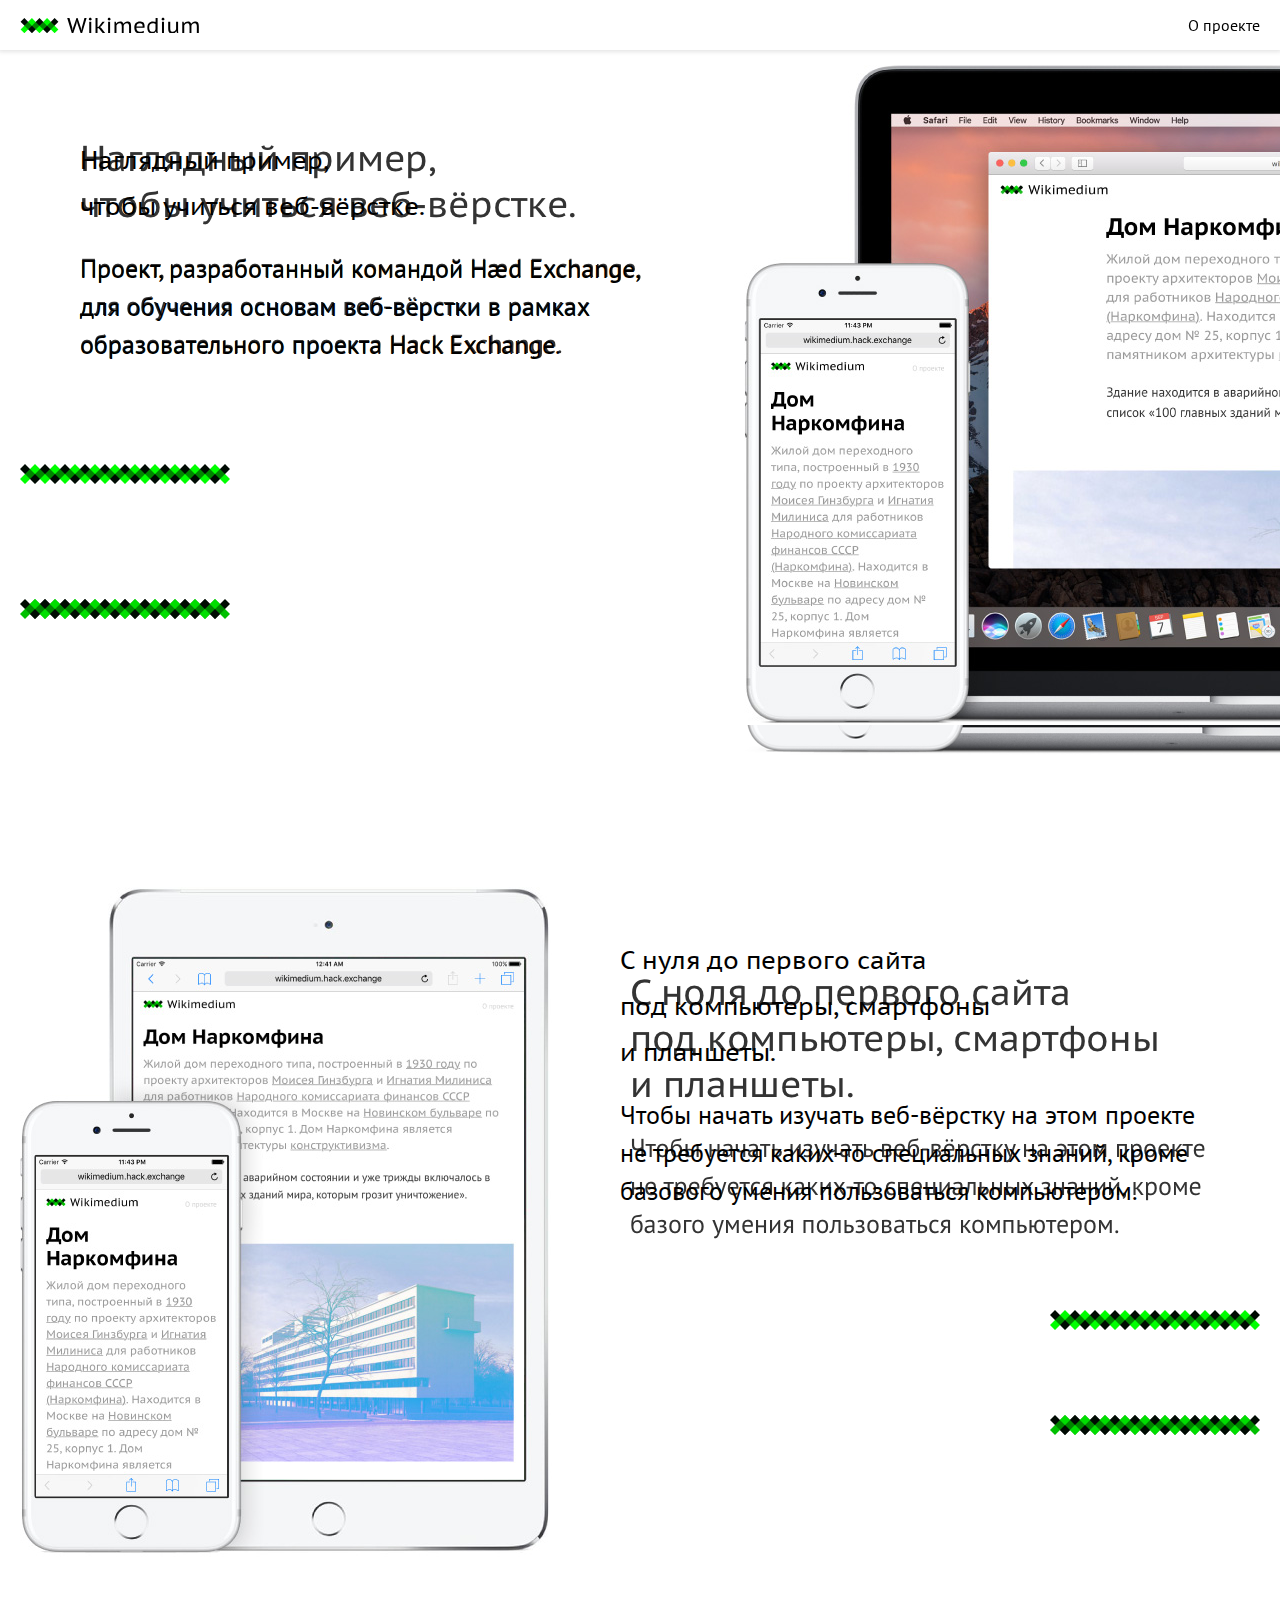
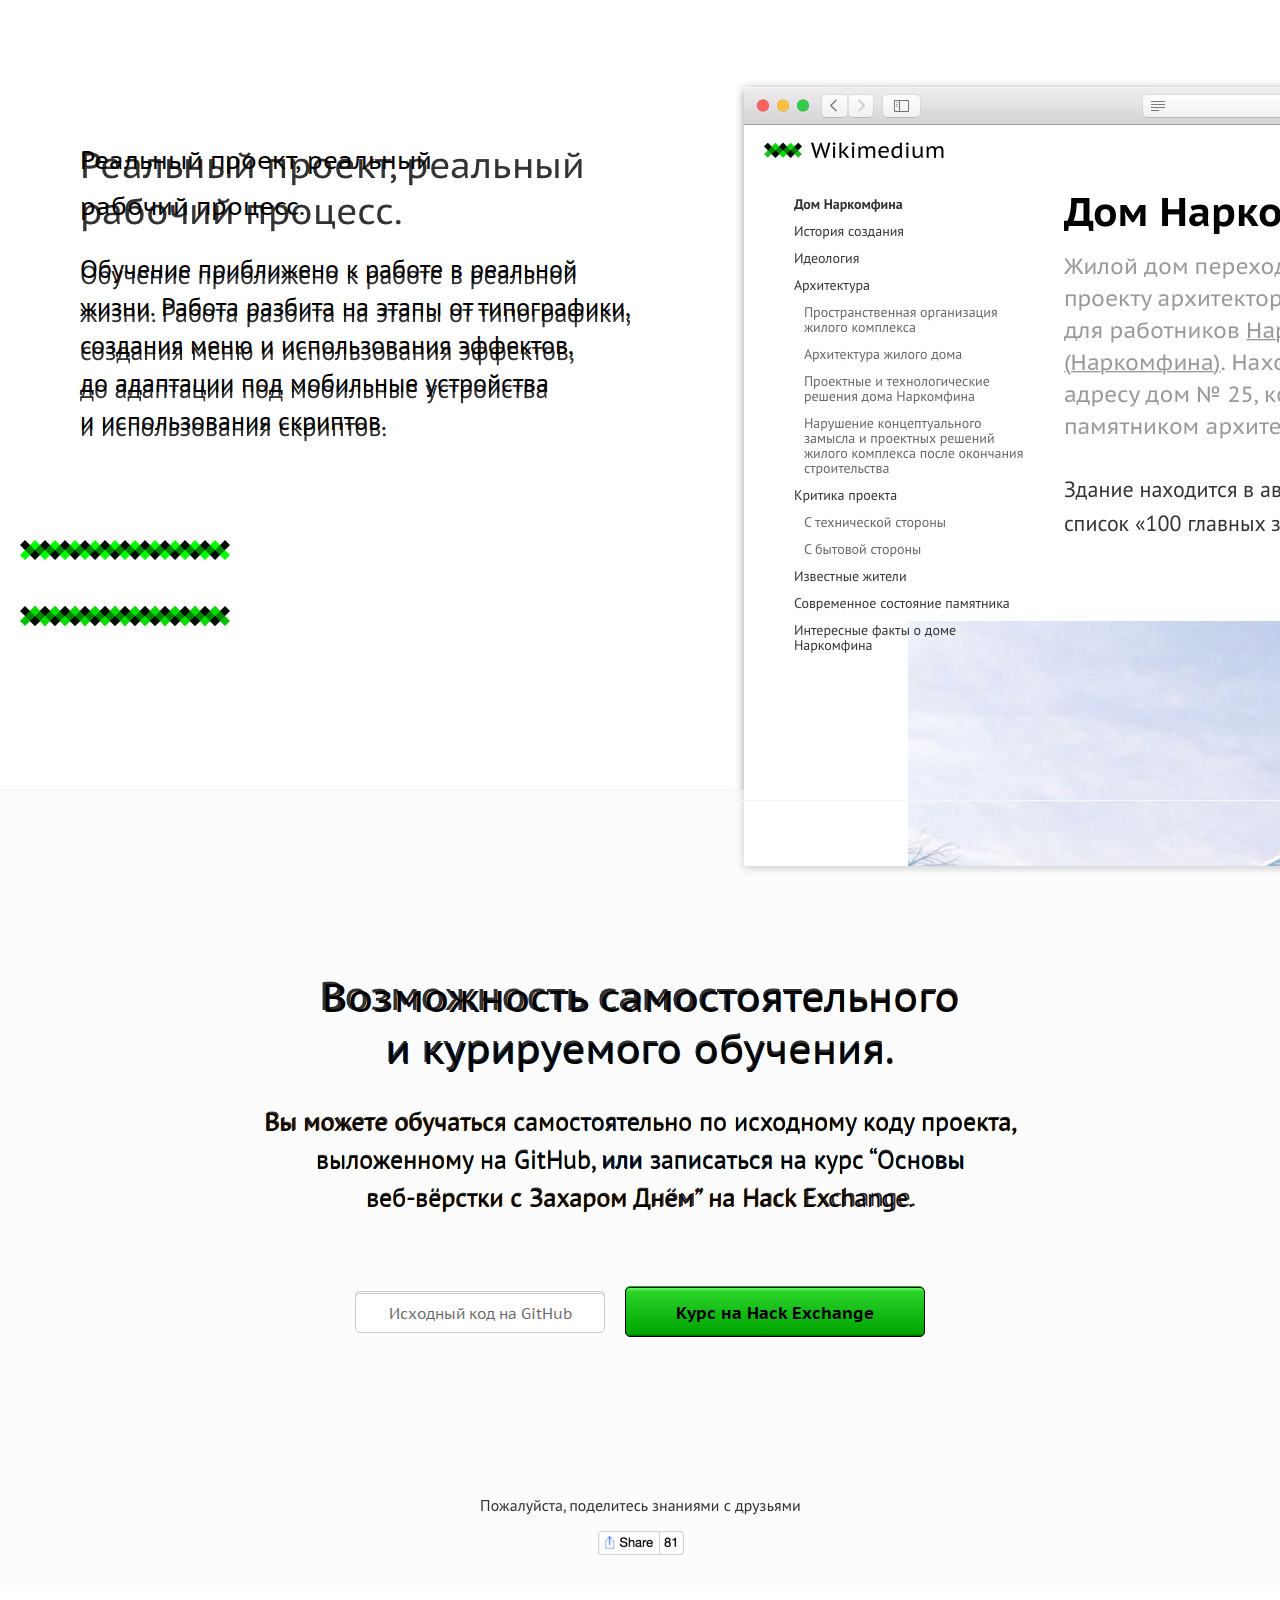
==== commit 0b02cd3d: "завершен проект" ====
--- a/index.html
+++ b/index.html
@@ -2,203 +2,98 @@
 <html>
   <head>
     <meta charset="utf-8">
-    <title>Дом Наркомфина</title>
+    <title></title>
     <link rel="stylesheet" href="stylesheets/style.css">
   </head>
+  <body class="landing bg">
 
-  <body>
-
-    <!-- nav.sidebar>ul>li*8>a>{Text} -->
-
-    <nav class="sidebar">
-      <ul>
-        <li>
-          <a href="">История создания</a>
-        </li>
-
-        <li>
-          <a href="">Идеология</a>
-        </li>
-
-        <li>
-          <a href="">Архитектура</a>
-
-          <ul>
-
-            <li>
-              <a href="">Пространственная организация жилого комплекса</a>
-            </li>
-
-            <li>
-              <a href="">Архитектура жилого дома</a>
-            </li>
-
-            <li>
-              <a href="">Проектные и технологические решения дома Наркомфина</a>
-            </li>
-
-            <li>
-              <a href="">Нарушение концептуального замысла и проектных решений жилого комплекса после окончания строительства</a>
-            </li>
-          </ul>
-        </li>
-
-        <li>
-          <a href="">Критика проекта</a>
-
-          <ul>
-
-            <li>
-              <a href="">С технической стороны</a>
-            </li>
-
-            <li>
-              <a href="">С бытовой стороны</a>
-            </li>
-          </ul>
-        </li>
-
-        <li>
-          <a href="">Известные жители</a>
-        </li>
-
-        <li>
-          <a href="">Современное состояние памятника</a>
-        </li>
-
-        <li>
-          <a href="">Интересные факты о Доме Наркомфин</a>
-        </li>
-
-      </ul>
+    <nav class="menubar">
+      <a href="" class="logo"></a>
+      <a href="" class="about">О проекте</a>
     </nav>
 
-  <article>
-    <h1>Дом Наркомфина — жилой дом переходного типа</h1>
-    <p>Дом Наркомфина — жилой дом переходного типа, построенный в <a target="_blank" href="https://ru.wikipedia.org/wiki/1930_%D0%B3%D0%BE%D0%B4" target="_blank">1930 году</a> по проекту архитекторов Моисея Гинзбурга и Игнатия Милиниса для работников Народного комиссариата финансов СССР (Наркомфина). Находится в Москве на Новинском бульваре по адресу дом № 25, корпус 1. Дом Наркомфина является памятником архитектуры конструктивизма.</p>
-    <p>Здание находится в аварийном состоянии и уже трижды включалось в список «100 главных зданий мира, которым грозит уничтожение».</p>
+    <section class="landingWrapper">
+      <section class="mainSection left">
+        <section>
+          <h2>
+            Наглядный пример,<br>
+            чтобы учиться веб-вёрстке.
+          </h2>
 
-    <img src="images/narkomfin.jpg" alt="Дом Наркомфина">
+          <p>
+            Проект, разработанный командой Hæd Exchange,<br>
+            для обучения основам веб-вёрстки в рамках<br>
+            образовательного проекта Hack Exchange.
+          </p>
 
-    <h2>История создания</h2>
-    <p>Дом Наркомфина построен по проекту одного из идеологов советского конструктивизма Моисея Гинзбурга, в соавторстве с архитектором Игнатием Милинисом и инженером Сергеем Прохоровым. Ранее, в конце 1925 года была образована творческая организация конструктивистов, названная Объединением современных архитекторов (ОСА). Эта организация оказала значительное влияние на развитие теоретической мысли и ряд наработанных в ней решений позднее был использован при строительстве жилого комплекса</p>
+          <figure class="pattern"></figure>
+        </section>
 
-    <h2>Идеология</h2>
-    <p>Несмотря на то, что дом Наркомата финансов часто именуется «<a target="_blank" href="https://ru.wikipedia.org/wiki/%D0%94%D0%BE%D0%BC-%D0%BA%D0%BE%D0%BC%D0%BC%D1%83%D0%BD%D0%B0">домом-коммуной</a>», автор проекта М. Гинзбург считал его «домом переходного типа» (от «буржуазного» дома к «социалистической» коммуне), поскольку в нём не полностью уничтожалась семейная структура, как это предполагалось в домах-коммунах. Называя его так, Гинзбург имел в виду, что обитатели оценят удобства общественного обслуживания и постепенно перейдут к новому бытовому укладу</p>
-    <p>В отличие от домов-коммун в основе замысла Дома Наркомфина была идея создания комфортной жилой среды. Его структура намного богаче, чем структура многих других имевшихся тогда аналогов. Авторам проекта Гинзбургу и Милинису удалось скомпоновать жилые ячейки в единый корпус настолько необычно, что это заинтересовало даже самого <a target="_blank" href="https://ru.wikipedia.org/wiki/%D0%9B%D0%B5_%D0%9A%D0%BE%D1%80%D0%B1%D1%8E%D0%B7%D1%8C%D0%B5">Ле Корбюзье</a>, побывавшего в Доме Наркомфина и посетившего лично квартиру Милютина</p>
-    <p>Идея комфортабельного жилища нового типа требовала не только иной функциональной организации, но и нового пространственного воплощения.</p>
-    <p>В конце 1920-х — начале 1930-х годов было построено шесть экспериментальных «коммунальных» домов переходного типа, причём три из них разработаны при непосредственном участии М. Гинзбурга как автора проекта.</p>
+        <figure class="mockup" id="mockup1"></figure>
+      </section>
 
-    <h2>Архитектура</h2>
-    <p>Под строительство дома для работников Наркомата финансов была отведена территория двух усадеб, выходивших на Новинский бульвар. Все планы застройки отведенного участка предусматривали полный снос существующих домов и дворов, включая флигели и двор дома Шаляпина. В конечном итоге ни одно строение ради дома Наркомфина не снесли.</p>
-    <p>В проектной документации дом именовался 2-м домом СНК и планировался как многофункциональный комплекс, состоящий из четырёх корпусов, выполняющих разные функции: жилой комплекс, коммунальный центр (в свою очередь, включающий в себя столовую, физкультурный и читальный залы), детский корпус (детский сад и ясли) — он не был построен и впоследствии частично занял корпус столовой и библиотеки, и самостоятельного служебного двора с размещенными на его территории механической прачечной, сушилкой, гаражом и др. Дом должна была окружать обширная парковая территория.</p>
+      <section class="mainSection right">
+        <section>
+          <h2>
+            С нуля до первого сайта<br>
+            под компьютеры, смартфоны<br>
+            и планшеты.
+          </h2>
 
-    <h3>Пространственная организация жилого комплекса</h3>
-    <p>Пространство перед общественным корпусом композиционно выделялось квадратной площадкой, на которой планировалось разместить небольшое здание для детского сада. Все три объёма, различные по массам, строго ритмически уравновешенные, увязанные между собой, составляли композиционное ядро комплекса, сбалансированное в пространстве корпусом прачечной, ориентированным на Новинский бульвар. Перед прачечной также была устроена квадратная площадка, служившая своеобразным парадным пространством, связывающим комплекс с городом. Корпус прачечной так же, как и жилой дом, был частично поднят на колоннах, что освобождало для прохода пространство первого этажа. Пройдя под корпусом прачечной через «парадный двор» перед входом с Новинского бульвара, по диагональной аллее можно было попасть в общественную зону комплекса или по другой аллее через жилой корпус в уровне «открытого» первого этажа — в парк за домом, где была организована своеобразная видовая площадка</p>
-    <p>Основной объём жилого дома Гинзбург расположил на территории двух усадебных садов, отмечая в пояснительной записке к проекту: «В виду неровности участка, вызывающего в подобных случаях устройство большой поверхности цоколя, в настоящем случае дом поднят в большей своей части на высоту 2,5 метров на отдельных столбах, что является более экономичным и, кроме того, сохраняет нетронутой площадь парка»</p>
-    <p>Функциональные характеристики будущего здания были определены техническим заданием, составленным <a target="_blank" href="https://ru.wikipedia.org/wiki/%D0%9C%D0%B8%D0%BB%D1%8E%D1%82%D0%B8%D0%BD,_%D0%9D%D0%B8%D0%BA%D0%BE%D0%BB%D0%B0%D0%B9_%D0%90%D0%BB%D0%B5%D0%BA%D1%81%D0%B0%D0%BD%D0%B4%D1%80%D0%BE%D0%B2%D0%B8%D1%87">Николаем Милютиным</a>, который в указанные годы (1924—1929) исполнял обязанности наркома финансов РСФСР и выступал в качестве заказчика жилого комплекса. Сметная стоимость строительства составила 10 млн рублей</p>
+          <p>
+            Чтобы начать изучать веб-вёрстку на этом проекте<br>
+            не требуется каких-то специальных знаний, кроме<br>
+            базового умения пользоваться компьютером.
+          </p>
 
-    <h3>Архитектура жилого дома</h3>
-    <p>Подлинным новаторством для конца 1920-х годов была архитектура жилого корпуса. Она была настолько необычна и впечатляюща, что лишь немногие смогли увидеть в ней образ жилого дома будущего, черты которого он, безусловно, содержал.</p>
-    <p>Жилой корпус представляет собой шестиэтажное здание длиной 85 м и высотой 17 м. Ориентация здания на запад и восток. В торцах здания расположены лестничные клетки, всего две на всю длину. Первый этаж, высотой 2,5 метра, состоит из круглых столбов — элементов каркаса здания, что было связано со стремлением сохранить парковую территорию и с убеждённостью Гинзбурга в том, что первые этажи менее пригодны для жилья.</p>
-    <p>За счет колонн первого этажа и открытого пространства между ними создавалось зрительное впечатление, что корпус как бы приподнят над землей. Это, вместе с надстройкой-мостиком на плоской крыше и белоснежным цветом фасадов, придавало ему сходство с кораблем, что и закрепилось в неофициальном названии дома — «дом-корабль» или, по Е. Милютиной, «дом-пароход».</p>
-    <p>По второму и пятому этажам здания лестницы связаны широкими, около 4 м, коридорами, освещёнными с восточной стороны горизонтальными лентами окон. В квартиры жильцы попадают из этих коридоров.</p>
-    <p>Дом был задуман как «коммунальный» с изолированными квартирами на 50 семей, общей численностью около 200 человек, и имеющимся общественным обслуживанием. В своем проекте авторы поставили задачу сохранения только социально-бытовых условий переходного типа (например, несмотря на наличие общей столовой, в квартирах сохранялись маленькие кухни)</p>
-    <p>Весь шестиэтажный объём здания разбит по горизонтали на две части. Нижние три этажа отведены под квартиры большой площади, в которых должны были проживать семьи, сохранившие более полно свой старый бытовой уклад. Поэтому здесь имелась маленькая кухня, позволяющая индивидуально приготовлять пищу. Верхние три этажа занимают малометражные квартиры на одного или двух человек — так называемая ячейка Стройкома РСФСР тип «F». Все квартиры двухэтажные с входами из одного коридора пятого этажа. Квартиры имели две планировки: либо с лестницей от входа наверх (в двухэтажную гостиную со стеклянной стенкой) и опять наверх (в спальню), либо с длинной лестницей вниз, в такую же гостиную и спальню, расположенные на одном уровне. Таким образом каждая квартира состоит из двух частей. Одна часть её имеет высоту 3,6 м, другая — 2,3 м. Последняя представляет собой спальную нишу, она освещена прямым светом: имеется небольшая душевая кабина с умывальником. В каждой квартире есть отдельная передняя и туалет, расположенный у самого входа. В малометражных квартирах нет кухонь. Жилая комната оборудована небольшим «кухонным элементом» для индивидуального приготовления пищи. Площадь каждой ячейки составляет 33—34 м², но её кубатура благодаря многоярусной планировке соответствует кубатуре квартиры, в полтора раза большей по площади</p>
-    <p>Квартиры нижних этажей трехкомнатные. Жилая площадь в них примерно 57-60 кв. м. Как и малометражные, они двухъярусные. В нижнем ярусе каждой квартиры размещены передняя, кухня и общая жилая комната двойной высоты. Из передней вход в общую, высотой 5 м, комнату, площадь которой равна 25 кв. м. Из передней же внутренняя лестница ведет во второй ярус. Здесь две спальни, ванная и туалет. Спальни отделены узкой площадкой с галереей, открывающейся в общую жилую комнату. Высота помещения второго яруса 2,3 м. Полы в ванной комнате - пробковые, в 1959 году пробка заменены на кафельную плитку.</p>
-    <p>В обоих концах жилого корпуса, по обе стороны лестницы со входом непосредственно с лестничной клетки, размещены квартиры «2F» (соединенные по две ячейки «F»), и занимающие площадь, равную двум сдвоенным малометражным квартирам (кв. 14 и 29). В этих квартирах две жилые комнаты высотой 3 м. Передняя, ванная, туалет, кухня и столовая имеют высоту 2,3 м. По существу, это обычные (одноярусные) квартиры с несколько непривычным распределением высот, а потому и с более интересным пространственным решением.</p>
-    <p>И наконец, в самой верхней части дома, на уровне плоской крыши, сделано несколько комнат типа общежития, где реализовны опубликованные Н. Милютиным в «Соцгороде» жилые ячейки на одного человека. Часть из них — на одного человека, часть — на двух. Между каждой парой комнат расположены душевая и умывальная комнаты.</p>
-    <p>Здание включает в себя около десятка типов квартир, в том числе:</p>
+          <figure class="pattern"></figure>
+        </section>
 
-    <ul>
-      <li>Квартира типа F — основное количество жилых ячеек в доме минимального размера. В одни из них можно попасть из остекленной галереи или коридора, спускаясь по внутриквартирной лестнице в общую комнату, а в другие — поднимаясь в неё также по аналогичной лестнице.</li>
-      <li>Квартира типа K — 8 квартир для больших семей располагались в центральной части дома между лестничными клетками. Квартиры представляли собой двухъярусные жилые ячейки высотой каждого этажа 2,3 метра, при этом часть квартиры имела высоту потолка 4,6 метра, и в ней находилась общая жилая комната, выполняющая функции гостиной. На нижнем ярусе были устроены коридор, передняя, терраса и кухня, а в верхнем — две спальни размером кондиционированияроме открытой террасы на втором этаже, для отдыха на воздухе и принятия солнечных ванн была предназначена также плоская крыша с разбитым на ней цветником</li>
-      <li>Квартира типа 2F. Сочетание разных жилых ячеек позволило избежать повторения галерей и коридоров на каждом этаже и сделать их светлыми, а во всех квартирах обеспечить сквозное проветривание.</li>
-    </ul>
+        <figure class="mockup" id="mockup2"></figure>
+      </section>
 
-    <p>Фасады жилого корпуса выглядят по разному, с восточной стороны, от Садового кольца — длинные ленточные окна и открытая галерея второго этажа. С противоположной западной стороны иная картина: большие квадраты остекления двухсветных общих комнат-гостиных и небольшие окна кухонь. В результате все спальни в доме ориентированы на утреннее солнце, а гостиные на вечернее.</p>
-    <p>Принцип компоновки жилых ячеек, подобный применённому в проекте дома Наркомфина, был реализован в ряде проектов и на Западе, в частности, в построенном в Бреслау (<a target="_blank" href="https://ru.wikipedia.org/wiki/%D0%92%D1%80%D0%BE%D1%86%D0%BB%D0%B0%D0%B2">Вроцлаве</a>) по проекту <a target="_blank" href="https://ru.wikipedia.org/wiki/%D0%A8%D0%B0%D1%80%D1%83%D0%BD,_%D0%93%D0%B0%D0%BD%D1%81_%D0%91%D0%B5%D1%80%D0%BD%D1%85%D0%B0%D1%80%D0%B4">Ганса Шаруна</a> общежитии для холостых (1929 год). Наличие коридора, обслуживающего несколько уровней, характерно для жилых единиц Ле Корбюзье</p>
-    <p>Обследование дома Наркомфина, проведенное в 1994 году профессором <a target="_blank" href="https://ru.wikipedia.org/wiki/%D0%9C%D0%BE%D1%81%D0%BA%D0%BE%D0%B2%D1%81%D0%BA%D0%B8%D0%B9_%D0%B0%D1%80%D1%85%D0%B8%D1%82%D0%B5%D0%BA%D1%82%D1%83%D1%80%D0%BD%D1%8B%D0%B9_%D0%B8%D0%BD%D1%81%D1%82%D0%B8%D1%82%D1%83%D1%82_(%D0%B3%D0%BE%D1%81%D1%83%D0%B4%D0%B0%D1%80%D1%81%D1%82%D0%B2%D0%B5%D0%BD%D0%BD%D0%B0%D1%8F_%D0%B0%D0%BA%D0%B0%D0%B4%D0%B5%D0%BC%D0%B8%D1%8F)">МАрхИ</a> <a target="_blank" href="https://ru.wikipedia.org/wiki/%D0%9E%D0%B2%D1%81%D1%8F%D0%BD%D0%BD%D0%B8%D0%BA%D0%BE%D0%B2%D0%B0,_%D0%95%D0%BB%D0%B5%D0%BD%D0%B0_%D0%91%D0%BE%D1%80%D0%B8%D1%81%D0%BE%D0%B2%D0%BD%D0%B0">Еленой Овсянниковой</a> и швейцарскими студентами из Женевы, которыми руководил Жан-Клод Люди, показало, что его внутренняя структура оказалась ещё сложнее, чем было заявлено в проекте. Нестандартные квартиры, как оказалось, были на каждом этаже, хотя большинство их — типовые. Общее число вариантов жилых ячеек могло доходить до одиннадцати (включая помещение для консьержа, «студию» на верхнем этаже, общежитие на кровле и пентхаус самого Милютина). Характерно, что в конце коридора пятого этажа находилась общая кухня, организованная уже в 1940-е годы, а из самого коридора был доступ в чуланы для хранения вещей, не всегда помещавшихся в ячейки «F».</p>
+      <section class="mainSection left">
+        <section>
+          <h2>
+            Реальный проект, реальный<br>
+            рабочий процесс.
+          </h2>
 
-    <h3>Проектные и технологические решения дома Наркомфина</h3>
-    <p>Дом был возведен в 1928—1930 годах с применением новинок тогдашней строительной индустрии, в том числе цельнолитого железобетона (выдержавшего впоследствии и бомбежки и многолетнее отсутствие ремонта), а также новых материалов. Он построен на колоннах, это висячая (каркасная) конструкция, что создает устойчивость при оползнях и колебаниях почвы — под домом течет подземная река Синичка, заключенная в трубу. Несущий каркас с сеткой круглых в плане колонн диаметром 350 мм связан в продольном и поперечном направлениях железобетонными прогонами. Наружные стены, являющиеся по сути облегченными термоизоляционными щитами, отнесены на консолях от колонн каркаса, в результате чего колонны оказываются внутри здания. Технологические решения плоской кровли с системой водостоков, теплоизоляцией «торфоплитами» из прессованного торфа и гидроизоляцией битумом следовали схеме, разработанной ведущим германским специалистом по плоским крышам <a target="_blank" href="https://ru.wikipedia.org/wiki/%D0%9C%D0%B0%D0%B9,_%D0%AD%D1%80%D0%BD%D1%81%D1%82">Эрнстом Маем</a>.</p>
-    <p>В доме Наркомфина в 1929 году был проведен эксперимент по цветовому решению квартир, которым руководил специалист из <a target="_blank" href="https://ru.wikipedia.org/wiki/%D0%91%D0%B0%D1%83%D1%85%D0%B0%D1%83%D1%81">Баухауса</a> профессор <a target="_blank" href="https://de.wikipedia.org/wiki/Hinnerk_Scheper">Хиннерк Шепер</a>. Шепер выполнил цветовое оформление интерьеров дома, для чего был на год откомандирован в Москву. Стены в квартирах не оклеивались обоями, а гладко окрашивались — теплые гаммы колеров для одних квартир и холодные для других. Теплая гамма была основана на оттенках жёлтого и охры, холодная — голубого и серого. Обе были реализованы в двух вариантах: сначала в сильной, а потом слабой насыщенностью колеров. Образцы эскизов цветового решения интерьеров типовых квартир дома Наркомфина по Шеперу представлены в книге Е. Овсянниковой и Е. Милютиной Жилой комплекс «Дом Наркомфина», Екатеринбург: Tatlin, 2015 — 64 с.</p>
-    <p>Важную роль в сооружении комплекса сыграл инженер Сергей Львович Прохоров (1899—1974). Согласно предложенному Прохоровым решению, железобетонный каркас здания, несущие стены из блоков, а также водостоки и вентиляционные вытяжки размещены внутри здания; снаружи расположены лёгкие несущие стены и ленточные окна. Прохоров создал несколько новых материалов (фибролит, ксилолит, торфоплиты и камышит) и организовал производство шлакоблоков («бетонитовых камней») прямо на стройплощадке. По мнению профессора МАрхИ Елены Овсянниковой, без участия этого инженера, хорошо освоившего немецкую технологию изготовления цементных блоков и предложившего ряд нововведений по ходу строительства, дом Наркомфина не удалось бы построить столь успешно</p>
-    <p>Корпус общественного обслуживания, названный авторами «коммунальным», представляет собой замкнутый четырёхэтажный, почти кубический объём со стороной куба около 10 метров. Связан с жилым корпусом переходом на уровне второго этажа. Корпус предназначался для размещения общей кухни-столовой, библиотеки и других бытовых и общественных помещений.</p>
-    <p>Сдача дома Наркомфина по времени (1931 год) совпала с критическим переломом в судьбе архитектуры в СССР: все профессиональные объединения были распущены, а вместо них возник Союз советских архитекторов, призванный определять облик новой советской архитектуры. Конструктивизм и рационализм были заклеймены как «формализм» и иностранные заимствования, чуждые советскому человеку. В архитектуре был объявлен курс на «освоение классического наследия».</p>
+          <p>
+            Обучение приближено к работе в реальной<br>
+            жизни. Работа разбита на этапы от типографики,<br>
+            создания меню и использования эффектов,<br>
+            до адаптации под мобильные устройства +<br>
+            и использования скриптов.
+          </p>
 
-    <h3>Нарушение концептуального замысла и проектных решений жилого комплекса после окончания строительства</h3>
-    <p>В 1932—1934 году на территории жилого комплекса (вдоль его южной границы) по проекту архитектора С. Леонтовича был построен жилой дом работников Совнаркома (дом 25 корп. 10), композиционно никак не связанный с комплексом. В итоге сохранение усадебных построек по линии Новинского бульвара, а также строительство в границах первоначально отведённого участка ещё одного жилого дома, чужеродного комплексу, не позволило полностью осуществить авторский замысел по организации пространства.</p>
-    <p>К началу 1940-х годов участок вдоль северной границы территории жилого комплекса (за дворовым фасадом корпуса прачечной во всю его длину, и в глубину двора вплоть до дома Наркомфина с его восточной, северной и частично с западной сторон) был выделен под ведомственный гараж СНК РСФСР, позднее Совмина РСФСР, его территория площадью около гектара покрыта асфальтом, гараж обнесён забором. Просуществовал до 1965 года.</p>
-    <p>В середине 1930-х годов в виду острого дефицита жилья были застроены все пролёты между столбами-опорами первого этажа расположением дополнительных квартир (сверх 50-ти проектных) с частичным заглублением их в цоколь, в общий тамбур которых (на две квартиры) с улицы можно было попасть спуском по четырём ступенькам вниз. В северной части цокольного этажа организована служебное общежитие, третье в доме. Пристроено служебное помещение к южному фасаду, надстроен коммунальный корпус.</p>
-    <p>Разработанный авторами проекта социально-бытовой уклад жизни, заложенный в основу структуры жилого комплекса, оказался неосуществимым в условиях жизни тех лет, к тому же жильцы дома в большей части были психологически неподготовлены к таким переменам. Не был построен жилой корпус второй очереди, не был построен комплекс служебного дворика, объединяющего механическую прачечную, гараж для жильцов, котельную. Сооружена была лишь прачечная, широко использовавшаяся жильцами лишь в первые годы, а после войны перешедшая в ведомственное подчинение.</p>
-    <p>Следует сказать, что контингент живущих был в какой-то мере однородным лишь в первые годы после заселения дома. После арестов 1937—1938 годов и окончания Великой Отечественной войны он существенным образом изменился. Практически все трёхкомнатные квартиры нижних этажей превратились в коммунальные. Как пишет в своих воспоминаниях о Доме Наркомфина Екатерина Милютина:</p>
+          <figure class="pattern"></figure>
+        </section>
 
-<blockquote cite="http://">
-  "Квартиры для одиночек заселили семьями, семейные сделали коммунальными. Вместо закрытой столовой (коммунальный корпус) на пятом этаже сделали коммунальную кухню с рядами плит и корыт. Детский сад закрыли, коммунальный корпус превратился в типографию. Прачечная сохранилась, но она постепенно перестала обслуживать жильцов. В конце концов дом передали в ЖЭК, покрасили немыслимой жёлтой краской и перестали ремонтировать."
-</blockquote>
+        <figure class="mockup" id="mockup3"></figure>
+      </section>
 
-    <h2>Критика проекта</h2>
-    <h3>С технической стороны</h3>
-    <p>Объектом критики, в первую очередь со стороны качества использованных строительных материалов, стали несущие стены, так как жилой корпус ни разу не ремонтировали за все 80 лет его существования. Штукатурка фасадов осыпалась, а стены из кустарно выполненных цементных и шлаковых блоков, сделанных прямо на стройке, разрушались. Наполнителями в цементном растворе служили разные подручные материалы, в том числе, металлургический шлак, солома, камыш.</p>
-    <p>Каркасная конструкция дома на ножках весьма затруднила устройство в нём вертикальных коммуникаций, не говоря о промерзании нижнего жилого этажа. Канализационные стояки пришлось утеплять и пропускать в нестандартных, специально утолщенных колоннах, что первоначально не учитывалось в эскизном архитектурном решении. Ряд проблем вызвала и плоская кровля и связанные с ней протечки. Исполнение такой кровли требует особой тщательности и качественных материалов, которые в период строительства можно было достать только благодаря инициативе заказчика ранга Милютина. Такая кровля требует постоянного ухода — прочистки загрязненных или замерзших внутренних водостоков, починки покрытия, регулярного сбрасывания снега. Использованный во внутренней отделке дома «камышит» оказался плохим звукоизолирующим материалом, в частности, в качестве внутренних перегородок между первоначально «спальными комнатами», оказавшихся заселённых различными семьями. По этому поводу было высказано много критических замечаний. К моменту окончания войны вентиляционные шахты оказались забитыми, вытяжная вентиляция повсеместно не работала. Эксперимент с устройством раздвижных горизонтальных окон «не достиг цели и вызвал нарекания жильцов». Конструкции скользящих деревянных рам, сходные с изобретенными Ле Корбюзье и Пьером Жаннере, были доработаны с учетом российского климата. Ленточные окна включали два элемента: подвижные и неподвижные. Неподвижные с железобетонными рамами, подвижные — с дубовыми, скользящими на роликах по направляющему рельсу и прижимающимися к бетону рукояткой с эксцентриком. Места прижима в окне с деревянной рамой были обиты брезентом и войлоком. Через пару десятилетий уплотнения износились, бетонные рамы стали осыпаться, обнажая металлическую арматуру, сдвижные элементы окон заклинивали и в зимнее время пропускали холодный воздух.</p>
-    <p>Оборудование квартир не удалось сделать идеальным, ни стилистически, ни функционально. Например, там, где удавалось поставить ванну, то это были громоздкие дореволюционные чугунные изделия, занимавшие слишком много места в габаритах первоначально запланированных душевых кабин. Солидная по площади ванная комната была только в квартире Милютина.</p>
+      <section class="mainSection center">
+        <section>
+          <h2>
+            Возможность самостоятельного<br>
+            и курируемого обучения.
+          </h2>
 
-    <h3>С бытовой стороны</h3>
-    <p>С бытовой стороны Дом Наркомфина также вызывал множество нареканий. Основой явилось нарушение заложенного в проекте принципа заселения типовых ячеек (квартир), связанного с тяжелейшим жилищным кризисом в СССР. В Доме Наркомфина в 1940-е…1970-е годы были распространены примеры квартир-коммуналок, когда одной из семей приходилось жить в общей комнате, а другой — в спальне. При этом минимальные размеры кухонь и санузлов приводили к скандалам и, в результате, к резкой критике архитектуры авангарда в целом. По-видимому, благополучными исключениями являлись квартиры бывших наркомов Н. Милютина и Н. Семашко.</p>
-    <p>Не выдержал Дом Наркомфина и конкуренцию с традиционными в отношении строительных технологий домами, выстроенными по инициативе Моссовета. Если в Доме Наркомфина легкие бетонные блоки разрушались, то толстые и непромерзаемые кирпичные стены домов Моссовета до сих пор отличаются хорошей звукоизоляцией всех помещений и сохраняют микроклимат в квартирах.</p>
-    <p>В итоге Дом Наркомфина так и не стал «домом-коммуной переходного типа» — к середине 1930-х годов от этой идеи отказались сами жильцы. Идущую вдоль нижнего коридора галерею, предназначенную для встреч и общения, быстро превратили в индивидуальные кладовки; терраса с садом на крыше так и не была достроена, а общей столовой почти никто не пользовался. Жильцы с удовольствием покупали в столовой готовые блюда, однако предпочитали забирать их с собой в квартиры, а не питаться вместе. В таком виде коммунальный корпус существовал недолго. Через некоторое время общественное питание перестало удовлетворять основную массу жильцов, и кухня стала нерентабельной. Вслед за этим изменилось и назначение двухсветных залов. Они были приспособлены вначале под типографию, а в дальнейшем — под конструкторское бюро. Успешно функционировали только два коммунальных хозяйственно-бытовых учреждения: прачечная и детский сад (в коммунальном корпусе).</p>
-    <p>Как пишут авторы монографии советского периода (1986), посвященной Дому Наркомфина: «Таким образом эксперимент с организацией новых форм ведения социально-бытового хозяйства для начала 1930-х годов был преждевременным и оказался несостоятельным».</p>
-    <p>В английском разделе Википедии данная мысль («<a target="_blank" href="https://en.wikipedia.org/wiki/Narkomfin_building#The_Narkomfin_building_as_reality">Дом Наркомфина как реальность</a>») выражена честнее: «Утопизм и стремление к реформированию повседневной жизни, положенные в основу проекта дома Наркомфина, впали в немилость практически сразу по его завершении. С началом пятилетки и консолидации власти Сталиным заложенные в проект идеи коллективизма и феминизма были отвергнуты как левацкие и троцкистские».</p>
+          <p>
+            Вы можете обучаться самостоятельно по исходному <br class="compact"> коду проекта,<br class="full">
+            выложенному на GitHub, или записаться <br class="compact"> на курс “Основы<br class="full">
+            веб-вёрстки с Захаром Днём” <br class="compact"> на Hack Exchange.
+          </p>
 
-    <h2>Известные жители</h2>
-    <p>Дом заселялся в 1931 году, одновременно с заселением <a target="_blank" href="https://ru.wikipedia.org/wiki/%D0%94%D0%BE%D0%BC_%D0%BD%D0%B0_%D0%BD%D0%B0%D0%B1%D0%B5%D1%80%D0%B5%D0%B6%D0%BD%D0%BE%D0%B9">Дома на набережной</a> (ул. Серафимовича, д. 2), представителями советской номенклатуры республиканского уровня — чиновниками и функционерами второй руки. Наиболее заметные из них по своему положению занимали квартиры в верхних этажах и в торцах жилого корпуса. Позднее, в 1937—1938 годах, практически все они были осуждены и расстреляны как «враги народа» (см. Ссылки).</p>
-
-    <ul>
-      <li><a target="_blank" href="https://ru.wikipedia.org/wiki/%D0%9C%D0%B8%D0%BB%D1%8E%D1%82%D0%B8%D0%BD,_%D0%9D%D0%B8%D0%BA%D0%BE%D0%BB%D0%B0%D0%B9_%D0%90%D0%BB%D0%B5%D0%BA%D1%81%D0%B0%D0%BD%D0%B4%D1%80%D0%BE%D0%B2%D0%B8%D1%87">Н. А. Милютин</a> — в 1924—1929 годах наркомфин РСФСР, в 1929 году председатель Малого СНК — один из идеологов «новых форм социалистического жилища», автор монографии «Соцгород». Квартира Милютина, спроектированная им для своей семьи с согласия М. Гинзбурга, уже после возведения здания, находилась на крыше здания, в помещении, запланированном под вентиляционную камеру, оборудование для которой не было закуплено, из-за нехватки денег. Двухуровневая квартира — первый в мире «пентхауз».</li>
-      <li><a target="_blank" href="https://ru.wikipedia.org/wiki/%D0%9A%D1%80%D1%8B%D0%BB%D0%B5%D0%BD%D0%BA%D0%BE,_%D0%9D%D0%B8%D0%BA%D0%BE%D0%BB%D0%B0%D0%B9_%D0%92%D0%B0%D1%81%D0%B8%D0%BB%D1%8C%D0%B5%D0%B2%D0%B8%D1%87">Н. В. Крыленко</a>, кв. 46 — нарком юстиции СССР.</li>
-      <li><a target="_blank" href="https://ru.wikipedia.org/wiki/%D0%90%D0%BD%D1%82%D0%BE%D0%BD%D0%BE%D0%B2-%D0%9E%D0%B2%D1%81%D0%B5%D0%B5%D0%BD%D0%BA%D0%BE,_%D0%92%D0%BB%D0%B0%D0%B4%D0%B8%D0%BC%D0%B8%D1%80_%D0%90%D0%BB%D0%B5%D0%BA%D1%81%D0%B0%D0%BD%D0%B4%D1%80%D0%BE%D0%B2%D0%B8%D1%87">В. А. Антонов-Овсеенко</a> кв. 49 — нарком юстиции РСФСР, с женой Софьей Ивановной Левиной.</li>
-      <li><a target="_blank" href="https://ru.wikipedia.org/wiki/%D0%9A%D0%B0%D1%80%D0%BF,_%D0%A1%D0%B5%D1%80%D0%B3%D0%B5%D0%B9_%D0%91%D0%B5%D0%BD%D0%B5%D0%B4%D0%B8%D0%BA%D1%82%D0%BE%D0%B2%D0%B8%D1%87">С. Б. Карп</a>, кв. 47 — председатель Госплана РСФСР.</li>
-      <li><a target="_blank" href="https://ru.wikipedia.org/wiki/%D0%A1%D0%BE%D0%BA%D0%BE%D0%BB%D0%BE%D0%B2,_%D0%9D%D0%B8%D0%BA%D0%BE%D0%BB%D0%B0%D0%B9_%D0%9A%D0%BE%D0%BD%D1%81%D1%82%D0%B0%D0%BD%D1%82%D0%B8%D0%BD%D0%BE%D0%B2%D0%B8%D1%87">Н. К. Соколов</a>, кв. 42 — председатель Правления Госбанка СССР.</li>
-      <li><a target="_blank" href="https://ru.wikipedia.org/wiki/%D0%9B%D0%B8%D1%81%D0%B8%D1%86%D1%8B%D0%BD_%D0%9D%D0%B8%D0%BA%D0%BE%D0%BB%D0%B0%D0%B9_%D0%92%D0%B0%D1%81%D0%B8%D0%BB%D1%8C%D0%B5%D0%B2%D0%B8%D1%87">Н. В. Лисицын</a>, кв. 50 — нарком земледелия РСФСР.</li>
-      <li><a target="_blank" href="https://ru.wikipedia.org/wiki/%D0%A1%D1%83%D0%BB%D0%B8%D0%BC%D0%BE%D0%B2,_%D0%94%D0%B0%D0%BD%D0%B8%D0%B8%D0%BB_%D0%95%D0%B3%D0%BE%D1%80%D0%BE%D0%B2%D0%B8%D1%87">Герасимов Иван Семенович</a>, кв. 51 — управляющий делами СНК РСФСР.</li>
-      <li><a target="_blank" href="https://ru.wikipedia.org/wiki/%D0%A1%D1%83%D0%BB%D0%B8%D0%BC%D0%BE%D0%B2,_%D0%94%D0%B0%D0%BD%D0%B8%D0%B8%D0%BB_%D0%95%D0%B3%D0%BE%D1%80%D0%BE%D0%B2%D0%B8%D1%87">Д. Е. Сулимов</a>, кв. 45 — председатель СНК РСФСР.</li>
-      <li>Лебедь Дмитрий Захарович, кв. 43 — зам. председателя Совнаркома РСФСР.</li>
-      <li><a target="_blank" href="https://ru.wikipedia.org/wiki/%D0%A1%D0%B5%D0%BC%D0%B0%D1%88%D0%BA%D0%BE,_%D0%9D%D0%B8%D0%BA%D0%BE%D0%BB%D0%B0%D0%B9_%D0%90%D0%BB%D0%B5%D0%BA%D1%81%D0%B0%D0%BD%D0%B4%D1%80%D0%BE%D0%B2%D0%B8%D1%87">Н. А. Семашко</a> кв. 14 — бывший нарком здравоохранения РСФСР, с семьёй.</li>
-      <li>Гуревич Моисей Григорьевич, кв. 41 — заместитель наркома здравоохранения РСФСР.</li>
-      <li>Хронин Василий Никифорович, кв. 39 — заместитель наркома внутренней торговли РСФСР.</li>
-      <li>Бухарцев Дмитрий Павлович, кв. 29 — кандидат экономических наук, корреспондент газеты «Известия» в Германии в 1930-е гг.</li>
-      <li>Гордеев Михаил Григорьевич, кв. 27 — публицист, коллекционер живописи.</li>
-      <li><a target="_blank" href="https://ru.wikipedia.org/wiki/%D0%9A%D0%B5%D0%BB%D0%B8%D0%BD,_%D0%9F%D0%B5%D1%82%D1%80_%D0%98%D0%B2%D0%B0%D0%BD%D0%BE%D0%B2%D0%B8%D1%87">П. И. Келин</a>, кв. ? — художник и преподаватель живописи, ближайший друг Н. А. Милютина.</li>
-      <li><a target="_blank" href="https://ru.wikipedia.org/wiki/%D0%92%D0%B8%D1%88%D0%BD%D0%B5%D0%B2%D1%81%D0%BA%D0%B8%D0%B9,_%D0%90%D0%BB%D0%B5%D0%BA%D1%81%D0%B0%D0%BD%D0%B4%D1%80_%D0%90%D0%BB%D0%B5%D0%BA%D1%81%D0%B0%D0%BD%D0%B4%D1%80%D0%BE%D0%B2%D0%B8%D1%87_(%D1%81%D1%82%D0%B0%D1%80%D1%88%D0%B8%D0%B9)">А. А. Вишневский</a>, кв. ? (5 этаж) — доктор медицинских наук (1936), позднее главный хирург Советской армии.</li>
-      <li><a target="_blank" href="https://ru.wikipedia.org/wiki/%D0%94%D0%B5%D0%B9%D0%BD%D0%B5%D0%BA%D0%B0,_%D0%90%D0%BB%D0%B5%D0%BA%D1%81%D0%B0%D0%BD%D0%B4%D1%80_%D0%90%D0%BB%D0%B5%D0%BA%D1%81%D0%B0%D0%BD%D0%B4%D1%80%D0%BE%D0%B2%D0%B8%D1%87">А. А. Дейнека</a> кв.18 — советский живописец, с женой Серафимой Лычевой.</li>
-      <li><a target="_blank" href="https://ru.wikipedia.org/wiki/%D0%A1%D0%BE%D0%BB%D0%BE%D0%B2%D1%8C%D1%91%D0%B2,_%D0%92%D0%BB%D0%B0%D0%B4%D0%B8%D0%BC%D0%B8%D1%80_%D0%90%D0%BB%D0%B5%D0%BA%D1%81%D0%B0%D0%BD%D0%B4%D1%80%D0%BE%D0%B2%D0%B8%D1%87_(%D0%B4%D1%80%D0%B0%D0%BC%D0%B0%D1%82%D1%83%D1%80%D0%B3)">В. А. Соловьёв</a> — драматург.Гостынский Владимир Викторович, кв. ? (6 этаж) — начальник управления НКФ, ближайший помощник Н. Милютина, с семьей.</li>
-      <li>Воскресенский Кирилл Александрович, кв. ? — ученый-биолог, основатель Беломорской биологической станции (1938).</li>
-      <li>Жуков Савелий Григорьевич, кв. 11 — заместитель наркома Наркомата Совхозов РСФСР — репрессирован; далее
-        Ольга Инсарова (Окорокова) — солистка Большого театра (меццо-сопрано) в 1943—1959 годах.</li>
-        <li>Крючков Петр Петрович, кв. 13 — директор Музея А. М. Горького, с женой. После ареста семьи Крючковых в 1938 г. квартира № 13 перешла к семье Н. А. Семашко.
-          <a target="_blank" href="https://ru.wikipedia.org/wiki/%D0%91%D0%B3%D0%B0%D0%BD,_%D0%9E%D0%BB%D1%8C%D0%B3%D0%B0_%D0%9F%D0%B0%D0%B2%D0%BB%D0%BE%D0%B2%D0%BD%D0%B0">О. П. Бган</a> — советская актриса.</li>
-        </ul>
-
-        <p>С середины 1930-х годов дом № 25, корп. 1 стоял на балансе Совета народных комиссаров, с 1946 года — Совета Министров РСФСР вплоть до конца 1950-х годов. В конце 1950-х годов снят с баланса Совета Министров РСФСР и передан в общегородское подчинение (в ЖЭК).</p>
-        <p>За 70 лет существования дома (на 2000 год) не было выполнено ни одного капитального ремонта. В конце 1970-х власти Москвы собирались сделать капремонт, для чего выселили тридцать квартир, но так и не успели.</p>
-
-        <h2>Современное состояние памятника</h2>
-        <p>В настоящее время дом находится в неудовлетворительном техническом состоянии, которое оценивается экспертами как «критическое». Дом в большей части расселён (этот процесс начался в конце 1980-х годов), однако по состоянию на начало 2008 года там до сих пор проживают около 15 семей.</p>
-        <p>В 2006 году дом Наркомфина был включён в «World monuments watch list of 100 most endangered sites» — Список памятников мировой культуры, находящихся под угрозой исчезновения. С 2010 года часть пустых квартир сдана в аренду под мастерские, либо жилые помещения, которые в основном заняла «творческая молодежь», небезразличная к архитектурному шедевру. Смена правительства Москвы никак не отразилась на статусе и состоянии памятника. Архитектор Алексей Гинзбург, внук автора первоначального проекта, подготовил проект реконструкции Дома наркомфина, предполагающий сохранение первоначальной планировки здания.</p>
-        <p>Зима 2011—2012 годов практически разрушила «коммунальный блок». Доступ в некоторые части Дома, находящиеся в собственности города, небезопасен.</p>
-        <p>Всего в доме на балансе 46 квартир, больше 30 из них принадлежат компании Александра Сенаторова, который начал скупать квартиры в 2006 году. Сенаторов утверждает, что планирует реставрацию дома. Впрочем, ясности, насколько это действительно будет реставрация, а не коммерческая перестройка, нет. По состоянию на март 2014 года из общей площади (около 4 тыс. кв. м) в собственности группы Сенаторова находится 2,2 тыс. кв. м, ещё 1,3 тыс. м² — на балансе мэрии Москвы, оставшиеся помещения — у пяти собственников квартир.</p>
-
-        <h2>Интересные факты о Доме Наркомфина</h2>
-        <ul>
-          <li>Дому Наркомфина посвящено огромное количество публикаций, как в российских, так и в зарубежных источниках. В западных источниках описания дома Наркомфина нередко сопровождается определениями «утопия» и «утопический» англ. utopian housing project. Вместе с тем, в отечественных источниках авторы советского периода, старались избегать такой трактовки, привычно используя устоявшуюся лексику типа «эксперимент», «экспериментальный», «переходного типа» и т. п., и, как правило, не акцентируя внимание на его результатах.</li>
-          <li>М. Я. Гинзбург никогда не жил в доме Наркомфина, несмотря на кочующие в Интернете легенды по этому поводу. В период отделки здания в одной из квартир находилась его мастерская, см. фото. По воспоминаниям старожилов, живших здесь ещё в 1950-х годах, при заселении дома Гинзбургу была предложена в нём квартира, но он отказался, отдав предпочтение жилью традиционной архитектуры.</li>
-          <li>Факт отсутствия капитального ремонта дома (помимо окраски фасадов) за все 85 лет его существования никем не оспаривается, но повсеместно отсутствует его объяснение. Объясняется это просто: дом оказался неремонтопригодным. После войны 1941 — 1945 годов в архивах не оказалось детальных чертежей здания, а равным образом и чертежей коммуникаций водоснабжения, канализации и вентиляции. По данным Архнадзора, Гинзбург никогда не публиковал осуществленный вариант планов дома и не упоминал о наличии в нём квартиры Милютина. Как сообщает Е. Б. Овсянникова (2015), «чертежи, чудесным образом, были обнаружены в цюрихском архиве Ле Корбюзье».</li>
-          <li>По количеству репрессированных жильцов в годы «большого террора» дом Наркомфина (он же 2-й дом СНК), вероятно, сопоставим лишь с 1-м домом СНК (<a target="_blank" href="https://ru.wikipedia.org/wiki/%D0%94%D0%BE%D0%BC_%D0%BD%D0%B0_%D0%BD%D0%B0%D0%B1%D0%B5%D1%80%D0%B5%D0%B6%D0%BD%D0%BE%D0%B9">Дом на набережной</a>). Жильцы (поголовно советская номенклатура республиканского уровня) не менее двадцати квартир были репрессированы. Практически все они были расстреляны, но были и отбывавшие срок приговора в <a target="_blank" href="https://ru.wikipedia.org/wiki/%D0%93%D0%A3%D0%9B%D0%90%D0%93">ГУЛАГе</a>. И в конце 1950-х в дом ещё наведывались взрослые дети семей, выселенные из дома в 37-м и 38-м годах, желавшие посмотреть на свои квартиры и на тех, кто в них теперь живёт.</li>
-          <li>Сдача Дома Наркомфина (в 1931 году 2-й дом Совнаркома) по времени совпала с открытием 102-этажного небоскреба <a target="_blank" href="https://ru.wikipedia.org/wiki/%D0%AD%D0%BC%D0%BF%D0%B0%D0%B9%D1%80-%D1%81%D1%82%D0%B5%D0%B9%D1%82-%D0%B1%D0%B8%D0%BB%D0%B4%D0%B8%D0%BD%D0%B3">Эмпайр стейт билдинг</a> в Нью-Йорке. Оба здания носили статусный характер, и каждое из них, в своей стране, являлось техническим, технологическим и культурным прорывом. Эмпайр стейт билдинг сохранил своё значение, и по сей день остается культурным символом Америки — «American cultural icon». Идеи и принципы, заложенные в проект Дома Наркомфина были преданы забвению сразу по его завершении.</li>
-        </ul>
-  </article>
+          <nav>
+            <a class="btn white small" href="">Исходный код на GitHub</a>
+            <a class="btn green large" href="">Курс на Hack Exchange</a>
+          </nav>
+        </section>
+      </section>
+    </section>
 
   </body>
-
 </html>
--- a/stylesheets/style.css
+++ b/stylesheets/style.css
@@ -1,5 +1,11 @@
 @import "reset.css";
-@import "content.css";
-@import "https://fonts.googleapis.com/css?family=PT+Sans+Caption:400,700|PT+Sans:400,400i,700,700i&amp;subset=cyrillic";
+@import url('https://fonts.googleapis.com/css?family=PT+Sans+Caption:400,700%7CPT+Sans:400,400i,700,700i&subset=cyrillic');
+@import "social-likes_birman.css";
+
 @import "layout.css";
 @import "sidebar.css";
+@import "menubar.css";
+@import "content.css";
+@import "posts.css";
+@import "landing.css";
+@import "ui.css";
